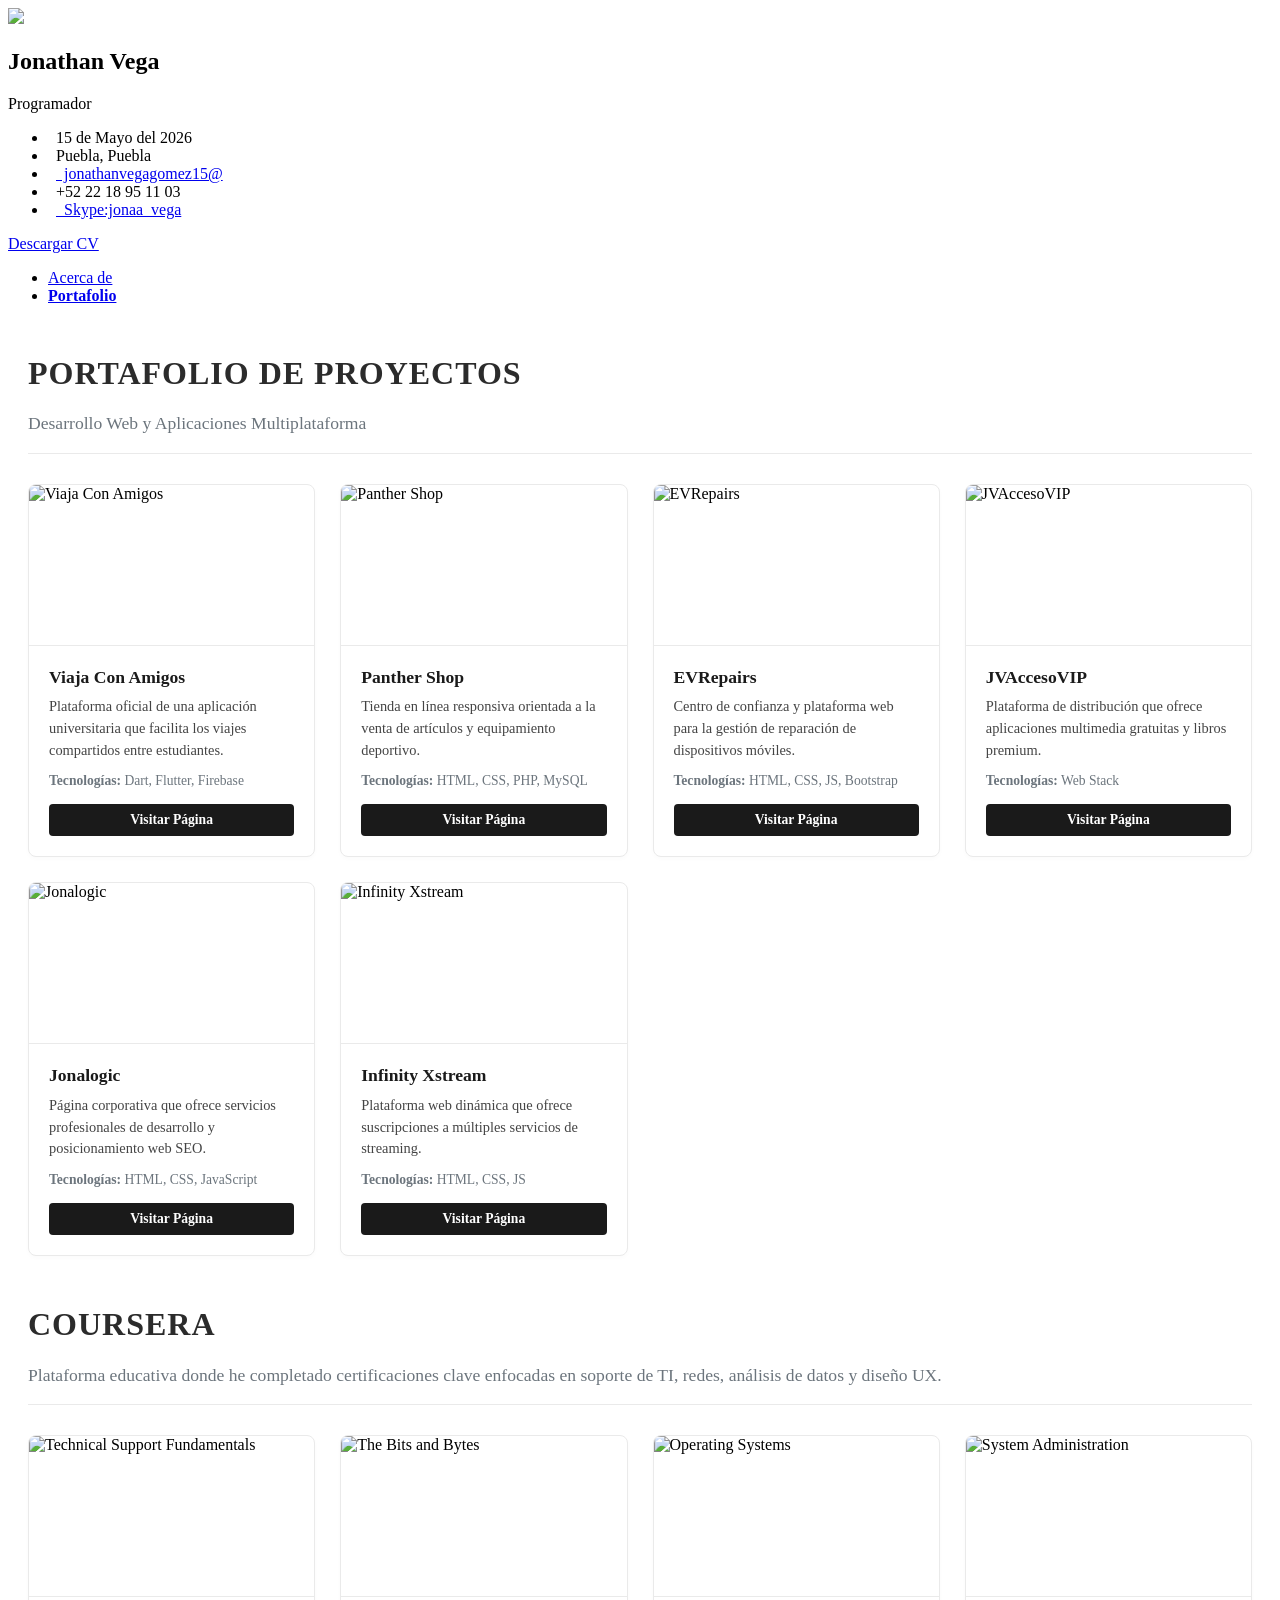
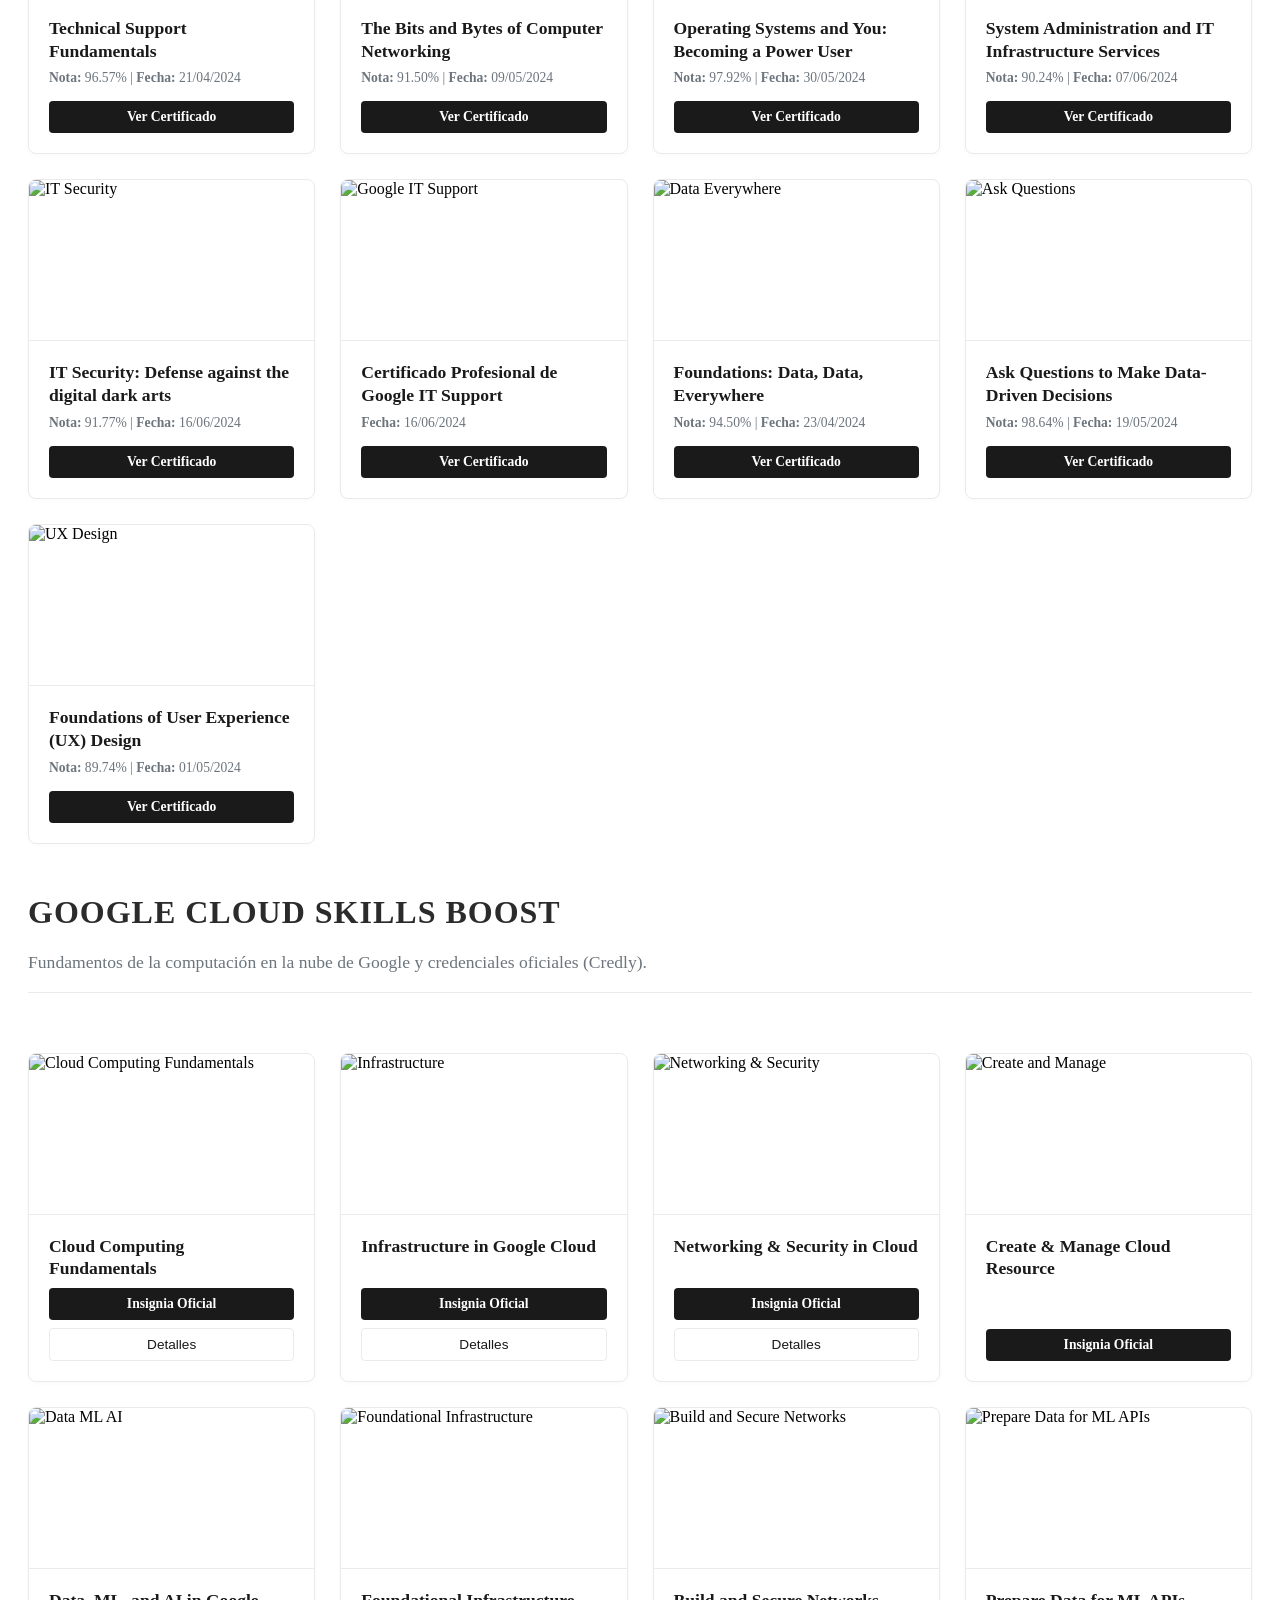
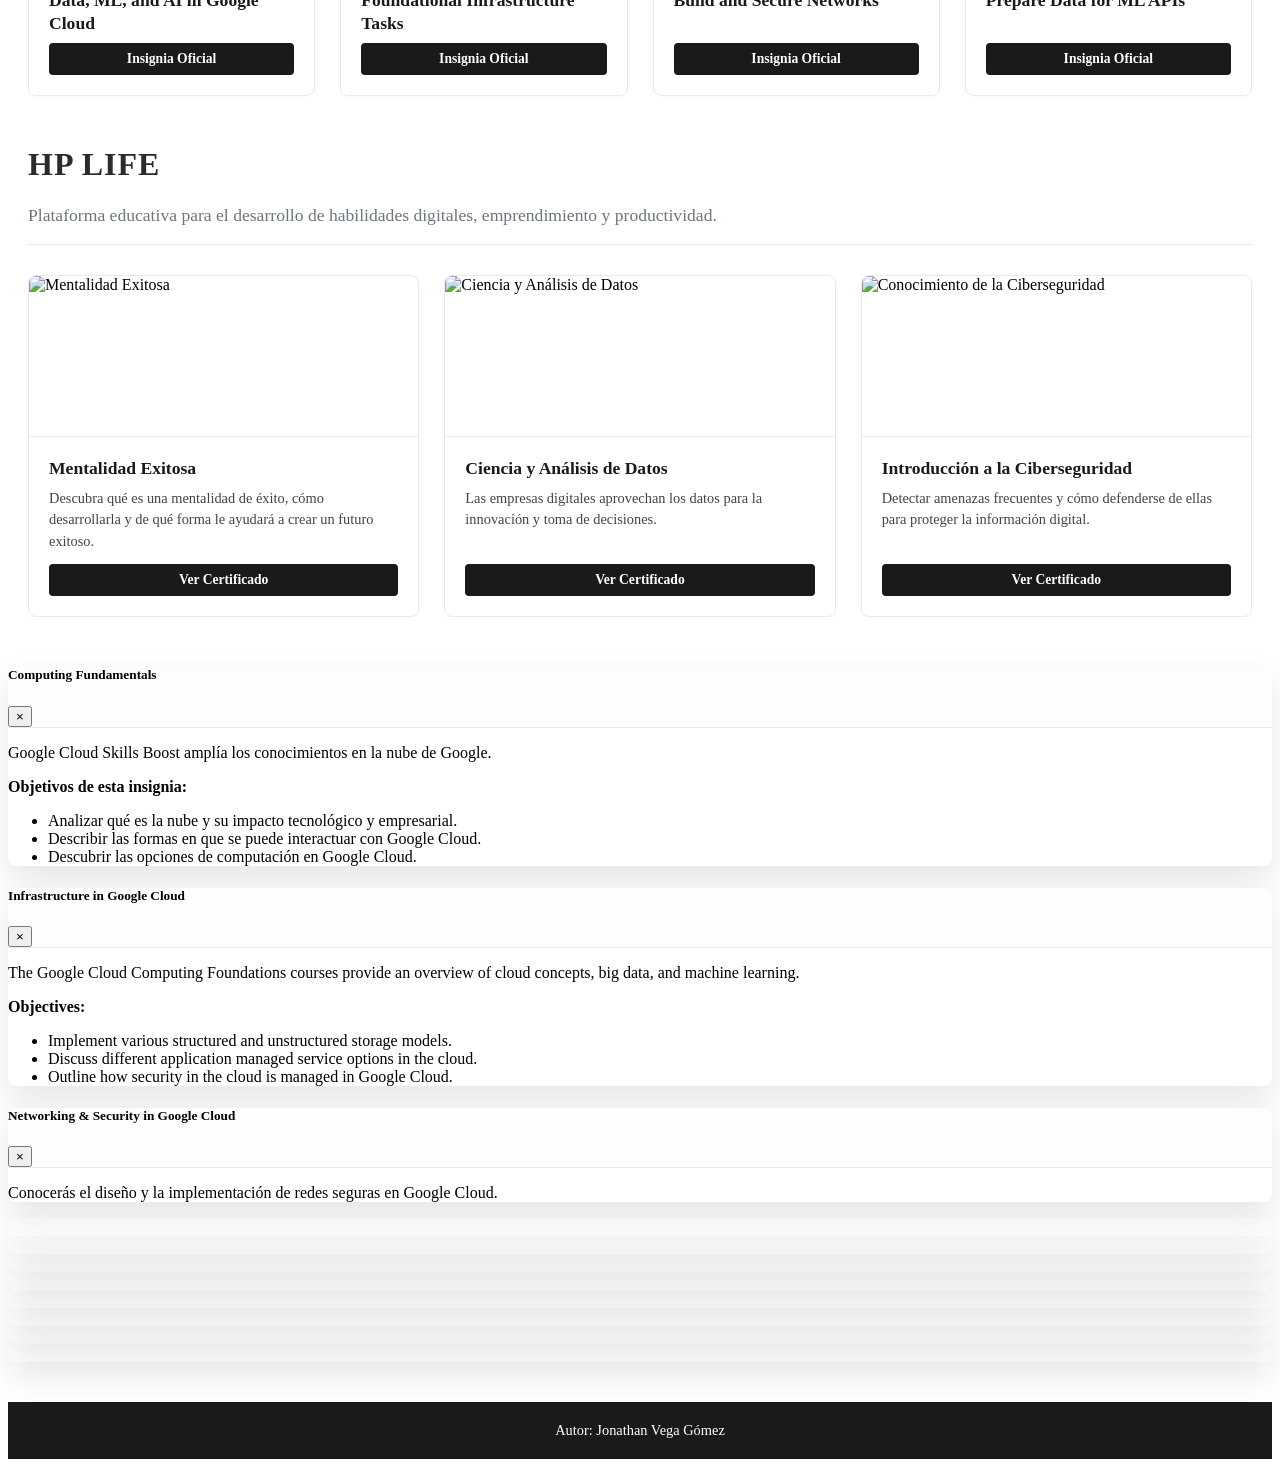
==== portafolio.html @ 86ef0846 "Actualizado web" ====
<!DOCTYPE html>
<html lang="es">
<head>
    <meta charset="UTF-8">
    <meta name="viewport" content="width=device-width, initial-scale=1.0">
    <title>Portafolio - Jonathan Vega</title>
    <link href="css/css-gg.css" rel="stylesheet" />
    <link rel="shortcut icon" href="resources/logo.svg" type="image/svg">
    <link rel="stylesheet" href="css/site.css">
    <link rel="stylesheet" href="css/mobile.css">
    <link rel="stylesheet" href="https://cdn.jsdelivr.net/npm/bootstrap-icons@1.5.0/font/bootstrap-icons.css">
    <script src="js/site.js"></script>
    
    <style>
        .portfolio-title {
            font-size: 2rem;
            font-weight: bold;
            margin-bottom: 10px;
            margin-top: 50px;
            letter-spacing: 1px;
            color: #2b2b2b;
            text-transform: uppercase;
        }
        .portfolio-subtitle {
            font-size: 1.1rem;
            color: #6c757d;
            margin-bottom: 30px;
            font-weight: 300;
            border-bottom: 1px solid #eaeaea;
            padding-bottom: 15px;
            line-height: 1.6;
        }
        .portfolio-grid {
            display: grid;
            grid-template-columns: repeat(auto-fit, minmax(250px, 1fr));
            gap: 25px;
            margin-bottom: 50px;
        }
        .project-card {
            background: #ffffff;
            border: 1px solid #eaeaea;
            border-radius: 8px;
            overflow: hidden;
            display: flex;
            flex-direction: column;
            transition: transform 0.3s ease, box-shadow 0.3s ease;
            box-shadow: 0 2px 5px rgba(0,0,0,0.02);
        }
        .project-card:hover {
            transform: translateY(-5px);
            box-shadow: 0 12px 24px rgba(0, 0, 0, 0.06);
        }
        .project-card img {
            width: 100%;
            height: 160px;
            object-fit: cover;
            border-bottom: 1px solid #eaeaea;
            cursor: pointer;
        }
        .project-card-body {
            padding: 20px;
            display: flex;
            flex-direction: column;
            flex-grow: 1;
        }
        .project-card-title {
            font-size: 1.1rem;
            font-weight: bold;
            margin-bottom: 8px;
            color: #1a1a1a;
            line-height: 1.3;
        }
        .project-card-text {
            font-size: 0.9rem;
            color: #444444;
            line-height: 1.5;
            flex-grow: 1;
            margin-bottom: 12px;
        }
        .project-tech {
            font-size: 0.85rem;
            color: #6c757d;
            margin-bottom: 15px;
        }
        .project-btn-group {
            display: flex;
            flex-direction: column;
            gap: 8px;
            margin-top: auto;
        }
        .btn-visit {
            background-color: #1a1a1a;
            color: #ffffff;
            padding: 8px 12px;
            border-radius: 4px;
            text-decoration: none;
            font-size: 0.85rem;
            text-align: center;
            font-weight: bold;
            transition: background 0.2s;
            border: none;
        }
        .btn-visit:hover {
            background-color: #333333;
            color: #ffffff;
            text-decoration: none;
        }
        .btn-more {
            background-color: transparent;
            color: #1a1a1a;
            border: 1px solid #eaeaea;
            padding: 8px 12px;
            border-radius: 4px;
            font-size: 0.85rem;
            cursor: pointer;
            text-align: center;
            transition: border-color 0.2s, background 0.2s;
            width: 100%;
        }
        .btn-more:hover {
            border-color: #1a1a1a;
            background-color: #f8f9fa;
        }
        .badge-container {
            display: flex;
            justify-content: center;
            gap: 20px;
            margin: 30px 0;
            flex-wrap: wrap;
        }
        
        /* Modales adaptados al estilo limpio */
        .modal-content {
            border: none;
            border-radius: 8px;
            box-shadow: 0 15px 35px rgba(0,0,0,0.1);
        }
        .modal-header { border-bottom: 1px solid #eaeaea; background-color: #fdfdfd; border-radius: 8px 8px 0 0; }
        .modal-footer { border-top: 1px solid #eaeaea; }
        footer {
            background-color: #1a1a1a;
            color: #ffffff;
            text-align: center;
            padding: 20px;
            margin-top: 40px;
            font-size: 0.9rem;
        }
    </style>
</head>
<body>
    <div class="main-content">
        <aside>
            <div class="profile"> 
                <img src="UTP0155232_ Foto TSU_JONATHAN VEGA GOMEZ.JPG" id="photo-profile" class="my-photo"/>
                <div>
                    <h1 class="title">Jonathan Vega</h1>
                    <div class="badge-porfile">Programador</div>
                    <div class="social">
                        <a href="facebook.com" target="_blank" class="gg-facebook"></a>
                        <a href="twitter.com" target="_blank" class="gg-twitter"></a>
                        <a href="youtube.com" target="_blank" class="gg-youtube"></a>
                        <a href="pokemon-go.com" target="_blank" class="gg-pokemon"></a>
                    </div>
                </div>
                <div class="info">
                    <ul class="contacts-block">
                        <li class="contacts-block-item"><i class="gg-calendar"></i>&nbsp;&nbsp;15 de Mayo del 2026</li>
                        <li class="contacts-block-item"><i class="gg-pin"></i>&nbsp;&nbsp;Puebla, Puebla</li>
                        <li class="contacts-block-item"><i class="gg-mail"></i>&nbsp;&nbsp;<a href="mailto:erenyeager070@gmail.com">&nbsp;&nbsp;jonathanvegagomez15@</a></li>
                        <li class="contacts-block-item"><i class="gg-phone"></i>&nbsp;&nbsp;+52 22 18 95 11 03</li>
                        <li class="contacts-block-item"><i class="gg-phone"></i>&nbsp;&nbsp;<a href="skype:">&nbsp;&nbsp;Skype:jonaa_vega</a></li>
                    </ul>
                    <a class="btn" href="resources/Elegant_CV_Jonathan_Vega_Gomez.pdf">Descargar CV</a>
                </div>
            </div>
        </aside>

        <section class="resume">
            <header>
                <div class="menu-circle">
                    <i class="gg-menu-oreos" onclick="toggleMenu()"></i>
                </div>
                <div class="inner-menu js-menu">
                    <ul class="nav">
                        <li class="nav-item"><a href="index.html">Acerca de</a></li>
                        <li><a href="portafolio.html" style="font-weight: bold;">Portafolio</a></li>
                    </ul>
                </div>
            </header>

            <div class="portfolio-container" style="padding: 0 20px;">
                
                <h2 class="portfolio-title">PORTAFOLIO DE PROYECTOS</h2>
                <h3 class="portfolio-subtitle">Desarrollo Web y Aplicaciones Multiplataforma</h3>
                <div class="portfolio-grid">
                    <div class="project-card">
                        <img src="imagenes/Viaja.png" alt="Viaja Con Amigos">
                        <div class="project-card-body">
                            <div class="project-card-title">Viaja Con Amigos</div>
                            <div class="project-card-text">Plataforma oficial de una aplicación universitaria que facilita los viajes compartidos entre estudiantes.</div>
                            <div class="project-tech"><strong>Tecnologías:</strong> Dart, Flutter, Firebase</div>
                            <div class="project-btn-group">
                                <a href="https://helpful-gaufre-b11445.netlify.app/" target="_blank" class="btn-visit">Visitar Página</a>
                            </div>
                        </div>
                    </div>
                    <div class="project-card">
                        <img src="imagenes/Pagina.PNG" alt="Panther Shop">
                        <div class="project-card-body">
                            <div class="project-card-title">Panther Shop</div>
                            <div class="project-card-text">Tienda en línea responsiva orientada a la venta de artículos y equipamiento deportivo.</div>
                            <div class="project-tech"><strong>Tecnologías:</strong> HTML, CSS, PHP, MySQL</div>
                            <div class="project-btn-group">
                                <a href="https://65a486221e60c1dea7297b3b--creative-biscuit-a0a6a0.netlify.app/" target="_blank" class="btn-visit">Visitar Página</a>
                            </div>
                        </div>
                    </div>
                    <div class="project-card">
                        <img src="imagenes/Evrepa.png" alt="EVRepairs">
                        <div class="project-card-body">
                            <div class="project-card-title">EVRepairs</div>
                            <div class="project-card-text">Centro de confianza y plataforma web para la gestión de reparación de dispositivos móviles.</div>
                            <div class="project-tech"><strong>Tecnologías:</strong> HTML, CSS, JS, Bootstrap</div>
                            <div class="project-btn-group">
                                <a href="https://dashing-beignet-f26b23.netlify.app/" target="_blank" class="btn-visit">Visitar Página</a>
                            </div>
                        </div>
                    </div>
                    <div class="project-card">
                        <img src="imagenes/JVC.png" alt="JVAccesoVIP">
                        <div class="project-card-body">
                            <div class="project-card-title">JVAccesoVIP</div>
                            <div class="project-card-text">Plataforma de distribución que ofrece aplicaciones multimedia gratuitas y libros premium.</div>
                            <div class="project-tech"><strong>Tecnologías:</strong> Web Stack</div>
                            <div class="project-btn-group">
                                <a href="https://rad-llama-89528e.netlify.app/" target="_blank" class="btn-visit">Visitar Página</a>
                            </div>
                        </div>
                    </div>
                    <div class="project-card">
                        <img src="imagenes/logo 6.PNG" alt="Jonalogic">
                        <div class="project-card-body">
                            <div class="project-card-title">Jonalogic</div>
                            <div class="project-card-text">Página corporativa que ofrece servicios profesionales de desarrollo y posicionamiento web SEO.</div>
                            <div class="project-tech"><strong>Tecnologías:</strong> HTML, CSS, JavaScript</div>
                            <div class="project-btn-group">
                                <a href="https://jonalogic.netlify.app/" target="_blank" class="btn-visit">Visitar Página</a>
                            </div>
                        </div>
                    </div>
                    <div class="project-card">
                        <img src="imagenes/LOGO2.png" alt="Infinity Xstream">
                        <div class="project-card-body">
                            <div class="project-card-title">Infinity Xstream</div>
                            <div class="project-card-text">Plataforma web dinámica que ofrece suscripciones a múltiples servicios de streaming.</div>
                            <div class="project-tech"><strong>Tecnologías:</strong> HTML, CSS, JS</div>
                            <div class="project-btn-group">
                                <a href="https://infinityxstream.netlify.app/" target="_blank" class="btn-visit">Visitar Página</a>
                            </div>
                        </div>
                    </div>
                </div>

                <h2 class="portfolio-title">COURSERA</h2>
                <p class="portfolio-subtitle">Plataforma educativa donde he completado certificaciones clave enfocadas en soporte de TI, redes, análisis de datos y diseño UX.</p>
                <div class="portfolio-grid">
                    <div class="project-card">
                        <img src="imagenes/Support.png" alt="Technical Support Fundamentals">
                        <div class="project-card-body">
                            <div class="project-card-title">Technical Support Fundamentals</div>
                            <div class="project-tech"><strong>Nota:</strong> 96.57% | <strong>Fecha:</strong> 21/04/2024</div>
                            <div class="project-btn-group">
                                <a href="https://coursera.org/share/a10f039e2b7cfd6fcbebf63904075138" target="_blank" class="btn-visit">Ver Certificado</a>
                            </div>
                        </div>
                    </div>
                    <div class="project-card">
                        <img src="imagenes/BITS.png" alt="The Bits and Bytes">
                        <div class="project-card-body">
                            <div class="project-card-title">The Bits and Bytes of Computer Networking</div>
                            <div class="project-tech"><strong>Nota:</strong> 91.50% | <strong>Fecha:</strong> 09/05/2024</div>
                            <div class="project-btn-group">
                                <a href="https://coursera.org/share/985edf5fba677a724c2e0a7ff6999e6c" target="_blank" class="btn-visit">Ver Certificado</a>
                            </div>
                        </div>
                    </div>
                    <div class="project-card">
                        <img src="imagenes/Operating.png" alt="Operating Systems">
                        <div class="project-card-body">
                            <div class="project-card-title">Operating Systems and You: Becoming a Power User</div>
                            <div class="project-tech"><strong>Nota:</strong> 97.92% | <strong>Fecha:</strong> 30/05/2024</div>
                            <div class="project-btn-group">
                                <a href="https://coursera.org/share/985edf5fba677a724c2e0a7ff6999e6c" target="_blank" class="btn-visit">Ver Certificado</a>
                            </div>
                        </div>
                    </div>
                    <div class="project-card">
                        <img src="imagenes/Systems.png" alt="System Administration">
                        <div class="project-card-body">
                            <div class="project-card-title">System Administration and IT Infrastructure Services</div>
                            <div class="project-tech"><strong>Nota:</strong> 90.24% | <strong>Fecha:</strong> 07/06/2024</div>
                            <div class="project-btn-group">
                                <a href="https://coursera.org/share/c6d092b67516e7468c7ccc290f0dbac8" target="_blank" class="btn-visit">Ver Certificado</a>
                            </div>
                        </div>
                    </div>
                    <div class="project-card">
                        <img src="imagenes/Securiti TI.png" alt="IT Security">
                        <div class="project-card-body">
                            <div class="project-card-title">IT Security: Defense against the digital dark arts</div>
                            <div class="project-tech"><strong>Nota:</strong> 91.77% | <strong>Fecha:</strong> 16/06/2024</div>
                            <div class="project-btn-group">
                                <a href="https://coursera.org/share/92ecc75616df648357c690f528c5bf5a" target="_blank" class="btn-visit">Ver Certificado</a>
                            </div>
                        </div>
                    </div>
                    <div class="project-card">
                        <img src="imagenes/TI SUport.png" alt="Google IT Support">
                        <div class="project-card-body">
                            <div class="project-card-title">Certificado Profesional de Google IT Support</div>
                            <div class="project-tech"><strong>Fecha:</strong> 16/06/2024</div>
                            <div class="project-btn-group">
                                <a href="https://coursera.org/share/3df93dfffc2a8b04b7bba867b9f45926" target="_blank" class="btn-visit">Ver Certificado</a>
                            </div>
                        </div>
                    </div>
                    <div class="project-card">
                        <img src="imagenes/Everywhere.png" alt="Data Everywhere">
                        <div class="project-card-body">
                            <div class="project-card-title">Foundations: Data, Data, Everywhere</div>
                            <div class="project-tech"><strong>Nota:</strong> 94.50% | <strong>Fecha:</strong> 23/04/2024</div>
                            <div class="project-btn-group">
                                <a href="https://coursera.org/share/3df93dfffc2a8b04b7bba867b9f45926" target="_blank" class="btn-visit">Ver Certificado</a>
                            </div>
                        </div>
                    </div>
                    <div class="project-card">
                        <img src="imagenes/ASk qhestions.png" alt="Ask Questions">
                        <div class="project-card-body">
                            <div class="project-card-title">Ask Questions to Make Data-Driven Decisions</div>
                            <div class="project-tech"><strong>Nota:</strong> 98.64% | <strong>Fecha:</strong> 19/05/2024</div>
                            <div class="project-btn-group">
                                <a href="https://coursera.org/share/dd6d28ccbfa68911729ce9a01c9ec1e1" target="_blank" class="btn-visit">Ver Certificado</a>
                            </div>
                        </div>
                    </div>
                    <div class="project-card">
                        <img src="imagenes/UX.png" alt="UX Design">
                        <div class="project-card-body">
                            <div class="project-card-title">Foundations of User Experience (UX) Design</div>
                            <div class="project-tech"><strong>Nota:</strong> 89.74% | <strong>Fecha:</strong> 01/05/2024</div>
                            <div class="project-btn-group">
                                <a href="https://coursera.org/share/63c870a1931482abe1cf2766fedbcb9c" target="_blank" class="btn-visit">Ver Certificado</a>
                            </div>
                        </div>
                    </div>
                </div>

                <h2 class="portfolio-title">GOOGLE CLOUD SKILLS BOOST</h2>
                <h3 class="portfolio-subtitle">Fundamentos de la computación en la nube de Google y credenciales oficiales (Credly).</h3>
                
                <div class="badge-container">
                    <div data-iframe-width="150" data-iframe-height="270" data-share-badge-id="29cbda90-7c18-4979-ab29-2708ad511e91" data-share-badge-host="https://www.credly.com"></div>
                    <div data-iframe-width="150" data-iframe-height="270" data-share-badge-id="374c07fc-4b8c-4ceb-a340-c4d94cfa82d3" data-share-badge-host="https://www.credly.com"></div>
                    <script type="text/javascript" async src="//cdn.credly.com/assets/utilities/embed.js"></script>
                </div>

                <div class="portfolio-grid">
                    <div class="project-card">
                        <img src="imagenes/Cloud Computing Fundamentals 01.png" alt="Cloud Computing Fundamentals" data-toggle="modal" data-target="#modal10s">
                        <div class="project-card-body">
                            <div class="project-card-title text-center">Cloud Computing Fundamentals</div>
                            <div class="project-btn-group mt-3">
                                <a href="https://www.cloudskillsboost.google/public_profiles/744a0885-591f-4e09-9cdc-2b6eed5ef359/badges/6915454" target="_blank" class="btn-visit">Insignia Oficial</a>
                                <button type="button" data-toggle="modal" data-target="#google" class="btn-more">Detalles</button>
                            </div>
                        </div>
                    </div>
                    <div class="project-card">
                        <img src="imagenes/Infrastructure in Google Cloud 2.png" alt="Infrastructure" data-toggle="modal" data-target="#modal11s">
                        <div class="project-card-body">
                            <div class="project-card-title text-center">Infrastructure in Google Cloud</div>
                            <div class="project-btn-group mt-3">
                                <a href="https://www.cloudskillsboost.google/public_profiles/744a0885-591f-4e09-9cdc-2b6eed5ef359/badges/7859854" target="_blank" class="btn-visit">Insignia Oficial</a>
                                <button type="button" data-toggle="modal" data-target="#googledos" class="btn-more">Detalles</button>
                            </div>
                        </div>
                    </div>
                    <div class="project-card">
                        <img src="imagenes/Networking & Security in Google Cloud 3.png" alt="Networking & Security" data-toggle="modal" data-target="#modal12">
                        <div class="project-card-body">
                            <div class="project-card-title text-center">Networking & Security in Cloud</div>
                            <div class="project-btn-group mt-3">
                                <a href="https://www.cloudskillsboost.google/public_profiles/744a0885-591f-4e09-9cdc-2b6eed5ef359/badges/7859854" target="_blank" class="btn-visit">Insignia Oficial</a>
                                <button type="button" data-toggle="modal" data-target="#googletres" class="btn-more">Detalles</button>
                            </div>
                        </div>
                    </div>
                    <div class="project-card">
                        <img src="imagenes/Create and Manage Cloud Resource 05.png" alt="Create and Manage" data-toggle="modal" data-target="#modal13s">
                        <div class="project-card-body">
                            <div class="project-card-title text-center">Create & Manage Cloud Resource</div>
                            <div class="project-btn-group mt-3">
                                <a href="https://www.cloudskillsboost.google/public_profiles/744a0885-591f-4e09-9cdc-2b6eed5ef359/badges/7909220" target="_blank" class="btn-visit">Insignia Oficial</a>
                            </div>
                        </div>
                    </div>
                    <div class="project-card">
                        <img src="imagenes/GOOGLes.png" alt="Data ML AI" data-toggle="modal" data-target="#modal14s">
                        <div class="project-card-body">
                            <div class="project-card-title text-center">Data, ML, and AI in Google Cloud</div>
                            <div class="project-btn-group mt-3">
                                <a href="https://www.cloudskillsboost.google/public_profiles/744a0885-591f-4e09-9cdc-2b6eed5ef359/badges/8498925" target="_blank" class="btn-visit">Insignia Oficial</a>
                            </div>
                        </div>
                    </div>
                    <div class="project-card">
                        <img src="imagenes/Infras.png" alt="Foundational Infrastructure" data-toggle="modal" data-target="#modal15s">
                        <div class="project-card-body">
                            <div class="project-card-title text-center">Foundational Infrastructure Tasks</div>
                            <div class="project-btn-group mt-3">
                                <a href="https://www.cloudskillsboost.google/public_profiles/744a0885-591f-4e09-9cdc-2b6eed5ef359/badges/8509262" target="_blank" class="btn-visit">Insignia Oficial</a>
                            </div>
                        </div>
                    </div>
                    <div class="project-card">
                        <img src="imagenes/Security.png" alt="Build and Secure Networks" data-toggle="modal" data-target="#modal16s">
                        <div class="project-card-body">
                            <div class="project-card-title text-center">Build and Secure Networks</div>
                            <div class="project-btn-group mt-3">
                                <a href="https://www.cloudskillsboost.google/public_profiles/744a0885-591f-4e09-9cdc-2b6eed5ef359/badges/8526439" target="_blank" class="btn-visit">Insignia Oficial</a>
                            </div>
                        </div>
                    </div>
                    <div class="project-card">
                        <img src="imagenes/Smart.png" alt="Prepare Data for ML APIs" data-toggle="modal" data-target="#modal17s">
                        <div class="project-card-body">
                            <div class="project-card-title text-center">Prepare Data for ML APIs</div>
                            <div class="project-btn-group mt-3">
                                <a href="https://www.cloudskillsboost.google/public_profiles/744a0885-591f-4e09-9cdc-2b6eed5ef359/badges/8527326" target="_blank" class="btn-visit">Insignia Oficial</a>
                            </div>
                        </div>
                    </div>
                </div>

                <h2 class="portfolio-title">HP LIFE</h2>
                <h3 class="portfolio-subtitle">Plataforma educativa para el desarrollo de habilidades digitales, emprendimiento y productividad.</h3>
                <div class="portfolio-grid">
                    <div class="project-card">
                        <img src="imagenes/Mentalidad.png" alt="Mentalidad Exitosa">
                        <div class="project-card-body">
                            <div class="project-card-title">Mentalidad Exitosa</div>
                            <div class="project-card-text">Descubra qué es una mentalidad de éxito, cómo desarrollarla y de qué forma le ayudará a crear un futuro exitoso.</div>
                            <div class="project-btn-group mt-3">
                                <a href="https://www.life-global.org/certificate/706a0cc4-3578-4f3c-a09c-24907671825e" target="_blank" class="btn-visit">Ver Certificado</a>
                            </div>
                        </div>
                    </div>
                    <div class="project-card">
                        <img src="imagenes/Data.png" alt="Ciencia y Análisis de Datos">
                        <div class="project-card-body">
                            <div class="project-card-title">Ciencia y Análisis de Datos</div>
                            <div class="project-card-text">Las empresas digitales aprovechan los datos para la innovación y toma de decisiones.</div>
                            <div class="project-btn-group mt-3">
                                <a href="https://www.life-global.org/certificate/add5e62a-4ef2-4ab1-ada1-7936512c2b5f" target="_blank" class="btn-visit">Ver Certificado</a>
                            </div>
                        </div>
                    </div>
                    <div class="project-card">
                        <img src="imagenes/Ciberseguridad.png" alt="Conocimiento de la Ciberseguridad">
                        <div class="project-card-body">
                            <div class="project-card-title">Introducción a la Ciberseguridad</div>
                            <div class="project-card-text">Detectar amenazas frecuentes y cómo defenderse de ellas para proteger la información digital.</div>
                            <div class="project-btn-group mt-3">
                                <a href="https://www.life-global.org/certificate/af2f90e9-ed28-437b-b014-a8bf1452dad1" target="_blank" class="btn-visit">Ver Certificado</a>
                            </div>
                        </div>
                    </div>
                </div>

            </div>
        </section>
    </div>

    <div class="modal fade" id="google" tabindex="-1" aria-hidden="true">
        <div class="modal-dialog modal-lg">
            <div class="modal-content">
                <div class="modal-header">
                    <h5 class="modal-title font-weight-bold">Computing Fundamentals</h5>
                    <button type="button" class="close" data-dismiss="modal"><span>&times;</span></button>
                </div>
                <div class="modal-body">
                    <p>Google Cloud Skills Boost amplía los conocimientos en la nube de Google.</p>
                    <p><strong>Objetivos de esta insignia:</strong></p>
                    <ul>
                        <li>Analizar qué es la nube y su impacto tecnológico y empresarial.</li>
                        <li>Describir las formas en que se puede interactuar con Google Cloud.</li>
                        <li>Descubrir las opciones de computación en Google Cloud.</li>
                    </ul>
                </div>
            </div>
        </div>
    </div>
    
    <div class="modal fade" id="googledos" tabindex="-1" aria-hidden="true">
        <div class="modal-dialog modal-lg">
            <div class="modal-content">
                <div class="modal-header">
                    <h5 class="modal-title font-weight-bold">Infrastructure in Google Cloud</h5>
                    <button type="button" class="close" data-dismiss="modal"><span>&times;</span></button>
                </div>
                <div class="modal-body">
                    <p>The Google Cloud Computing Foundations courses provide an overview of cloud concepts, big data, and machine learning.</p>
                    <p><strong>Objectives:</strong></p>
                    <ul>
                        <li>Implement various structured and unstructured storage models.</li>
                        <li>Discuss different application managed service options in the cloud.</li>
                        <li>Outline how security in the cloud is managed in Google Cloud.</li>
                    </ul>
                </div>
            </div>
        </div>
    </div>
    
    <div class="modal fade" id="googletres" tabindex="-1" aria-hidden="true">
        <div class="modal-dialog modal-lg">
            <div class="modal-content">
                <div class="modal-header">
                    <h5 class="modal-title font-weight-bold">Networking & Security in Google Cloud</h5>
                    <button type="button" class="close" data-dismiss="modal"><span>&times;</span></button>
                </div>
                <div class="modal-body">
                    <p>Conocerás el diseño y la implementación de redes seguras en Google Cloud.</p>
                </div>
            </div>
        </div>
    </div>

    <div class="modal fade" id="modal10s" tabindex="-1" aria-hidden="true">
        <div class="modal-dialog modal-dialog-centered modal-lg">
            <div class="modal-content border-0 bg-transparent shadow-none"><div class="modal-body p-0 text-center"><img src="imagenes/Cloud Computing Fundamentals 01.png" class="img-fluid rounded" alt=""></div></div>
        </div>
    </div>
    <div class="modal fade" id="modal11s" tabindex="-1" aria-hidden="true">
        <div class="modal-dialog modal-dialog-centered modal-lg">
            <div class="modal-content border-0 bg-transparent shadow-none"><div class="modal-body p-0 text-center"><img src="imagenes/Infrastructure in Google Cloud 2.png" class="img-fluid rounded" alt=""></div></div>
        </div>
    </div>
    <div class="modal fade" id="modal12" tabindex="-1" aria-hidden="true">
        <div class="modal-dialog modal-dialog-centered modal-lg">
            <div class="modal-content border-0 bg-transparent shadow-none"><div class="modal-body p-0 text-center"><img src="imagenes/Networking & Security in Google Cloud 3.png" class="img-fluid rounded" alt=""></div></div>
        </div>
    </div>
    <div class="modal fade" id="modal13s" tabindex="-1" aria-hidden="true">
        <div class="modal-dialog modal-dialog-centered modal-lg">
            <div class="modal-content border-0 bg-transparent shadow-none"><div class="modal-body p-0 text-center"><img src="imagenes/Create and Manage Cloud Resource 05.png" class="img-fluid rounded" alt=""></div></div>
        </div>
    </div>
    <div class="modal fade" id="modal14s" tabindex="-1" aria-hidden="true">
        <div class="modal-dialog modal-dialog-centered modal-lg">
            <div class="modal-content border-0 bg-transparent shadow-none"><div class="modal-body p-0 text-center"><img src="imagenes/GOOGLes.png" class="img-fluid rounded" alt=""></div></div>
        </div>
    </div>
    <div class="modal fade" id="modal15s" tabindex="-1" aria-hidden="true">
        <div class="modal-dialog modal-dialog-centered modal-lg">
            <div class="modal-content border-0 bg-transparent shadow-none"><div class="modal-body p-0 text-center"><img src="imagenes/Infras.png" class="img-fluid rounded" alt=""></div></div>
        </div>
    </div>
    <div class="modal fade" id="modal16s" tabindex="-1" aria-hidden="true">
        <div class="modal-dialog modal-dialog-centered modal-lg">
            <div class="modal-content border-0 bg-transparent shadow-none"><div class="modal-body p-0 text-center"><img src="imagenes/Security.png" class="img-fluid rounded" alt=""></div></div>
        </div>
    </div>
    <div class="modal fade" id="modal17s" tabindex="-1" aria-hidden="true">
        <div class="modal-dialog modal-dialog-centered modal-lg">
            <div class="modal-content border-0 bg-transparent shadow-none"><div class="modal-body p-0 text-center"><img src="imagenes/Smart.png" class="img-fluid rounded" alt=""></div></div>
        </div>
    </div>

      <footer>Autor: Jonathan Vega Gómez</footer>

    <script src="https://code.jquery.com/jquery-3.5.1.slim.min.js"></script>
    <script src="https://cdn.jsdelivr.net/npm/@popperjs/core@2.5.4/dist/umd/popper.min.js"></script>
    <script src="https://stackpath.bootstrapcdn.com/bootstrap/4.5.2/js/bootstrap.min.js"></script>
</body>
</html>
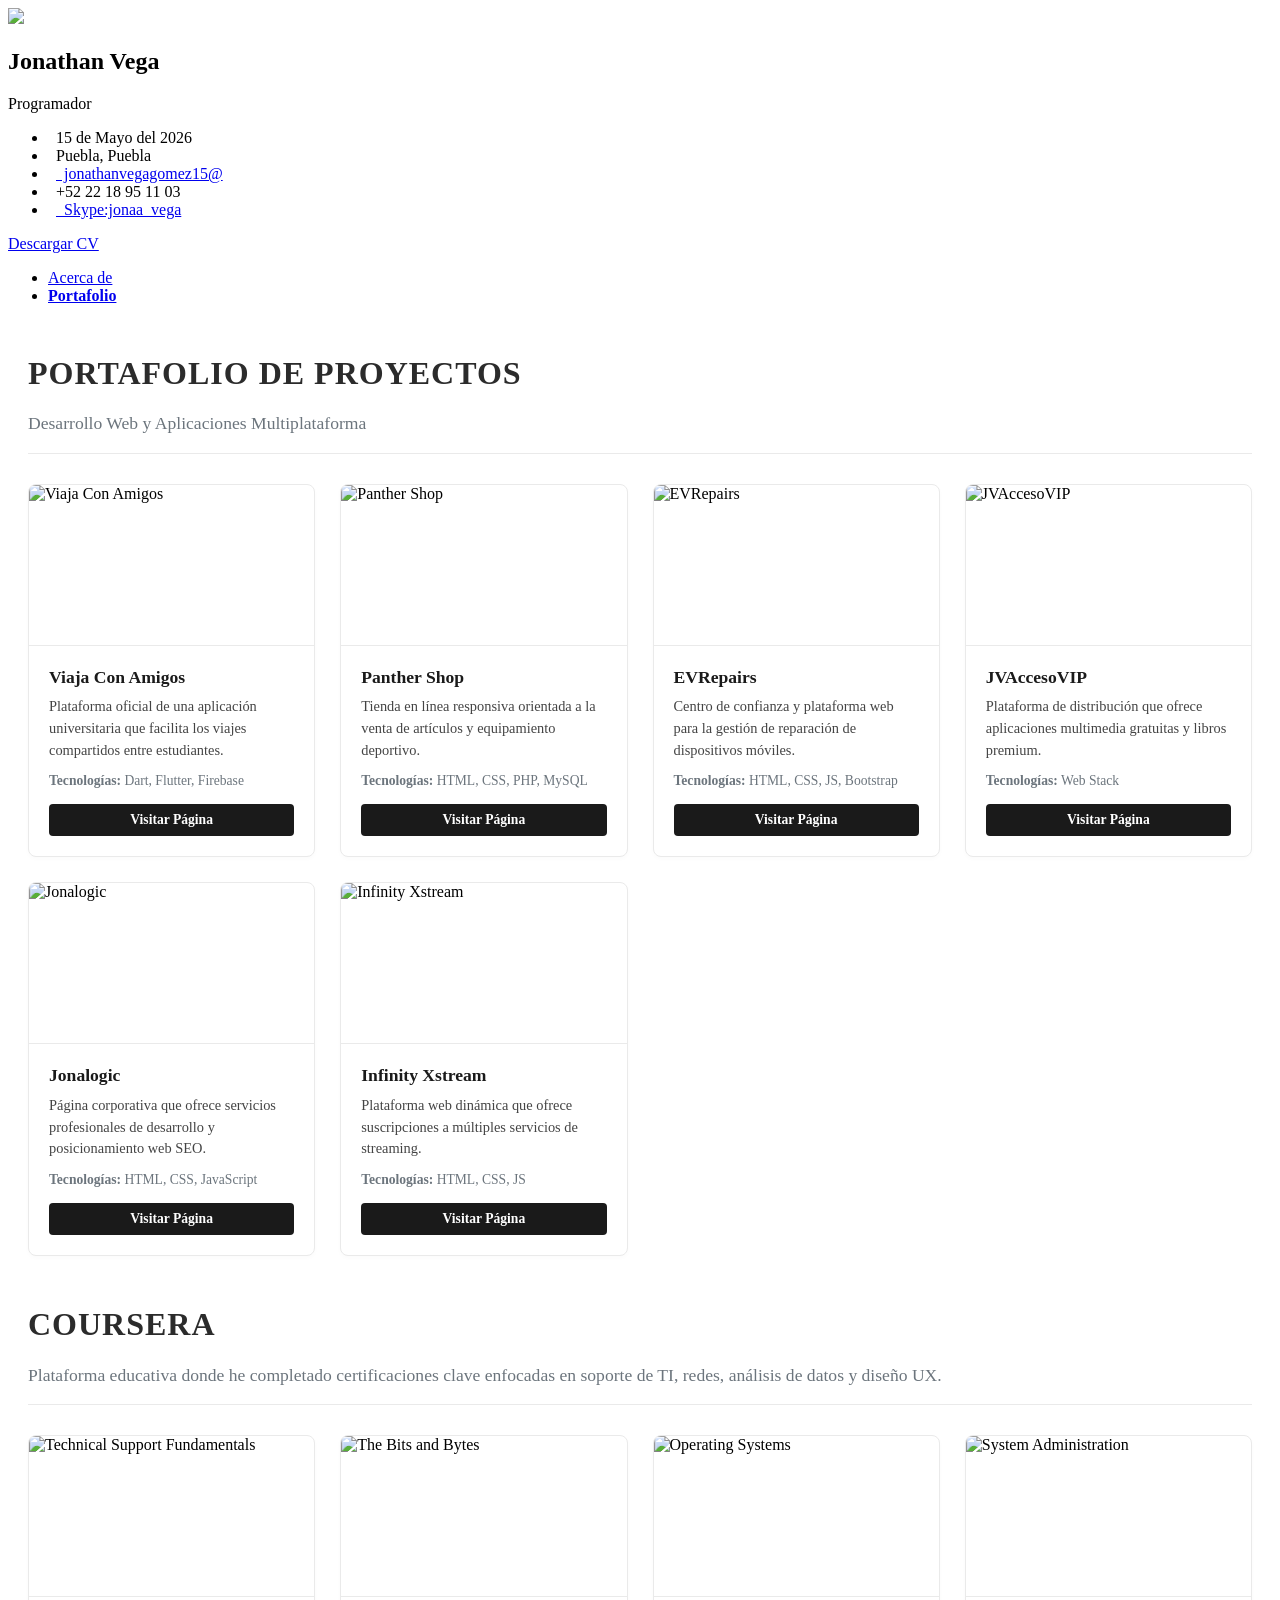
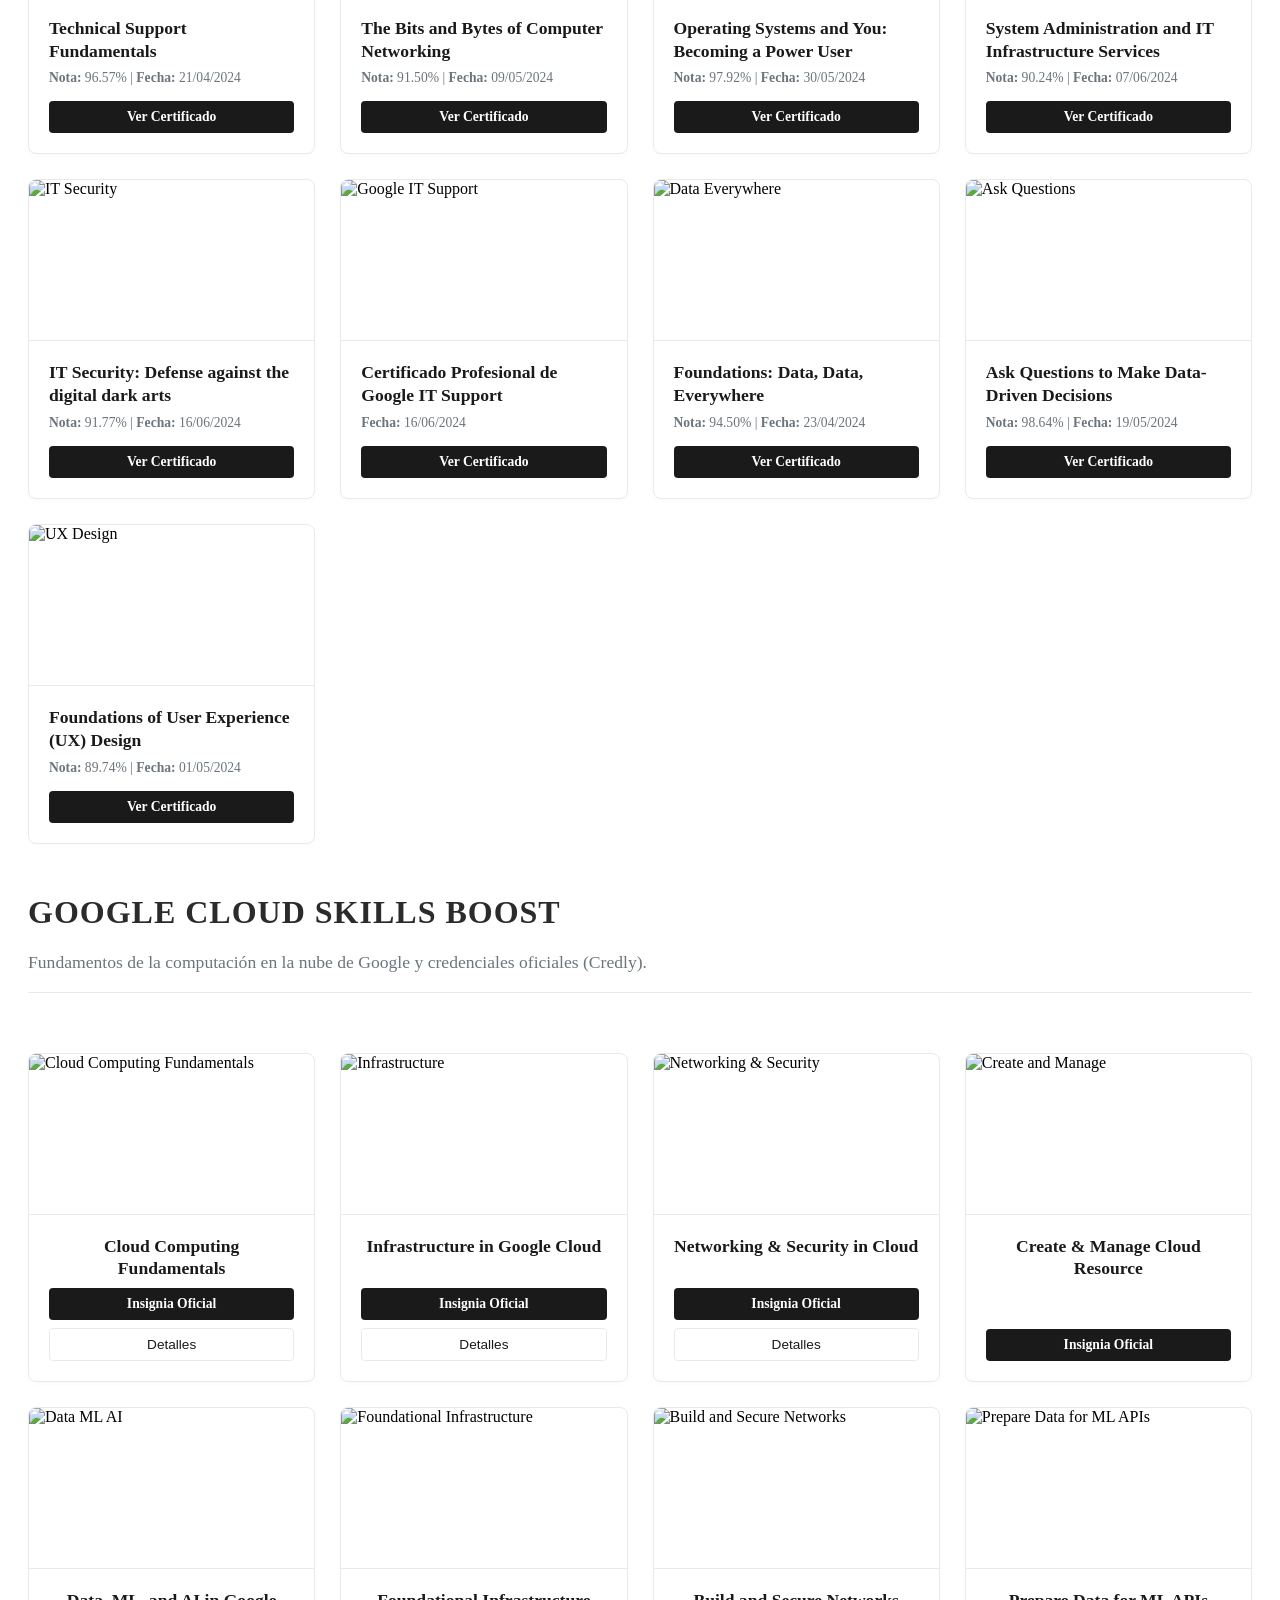
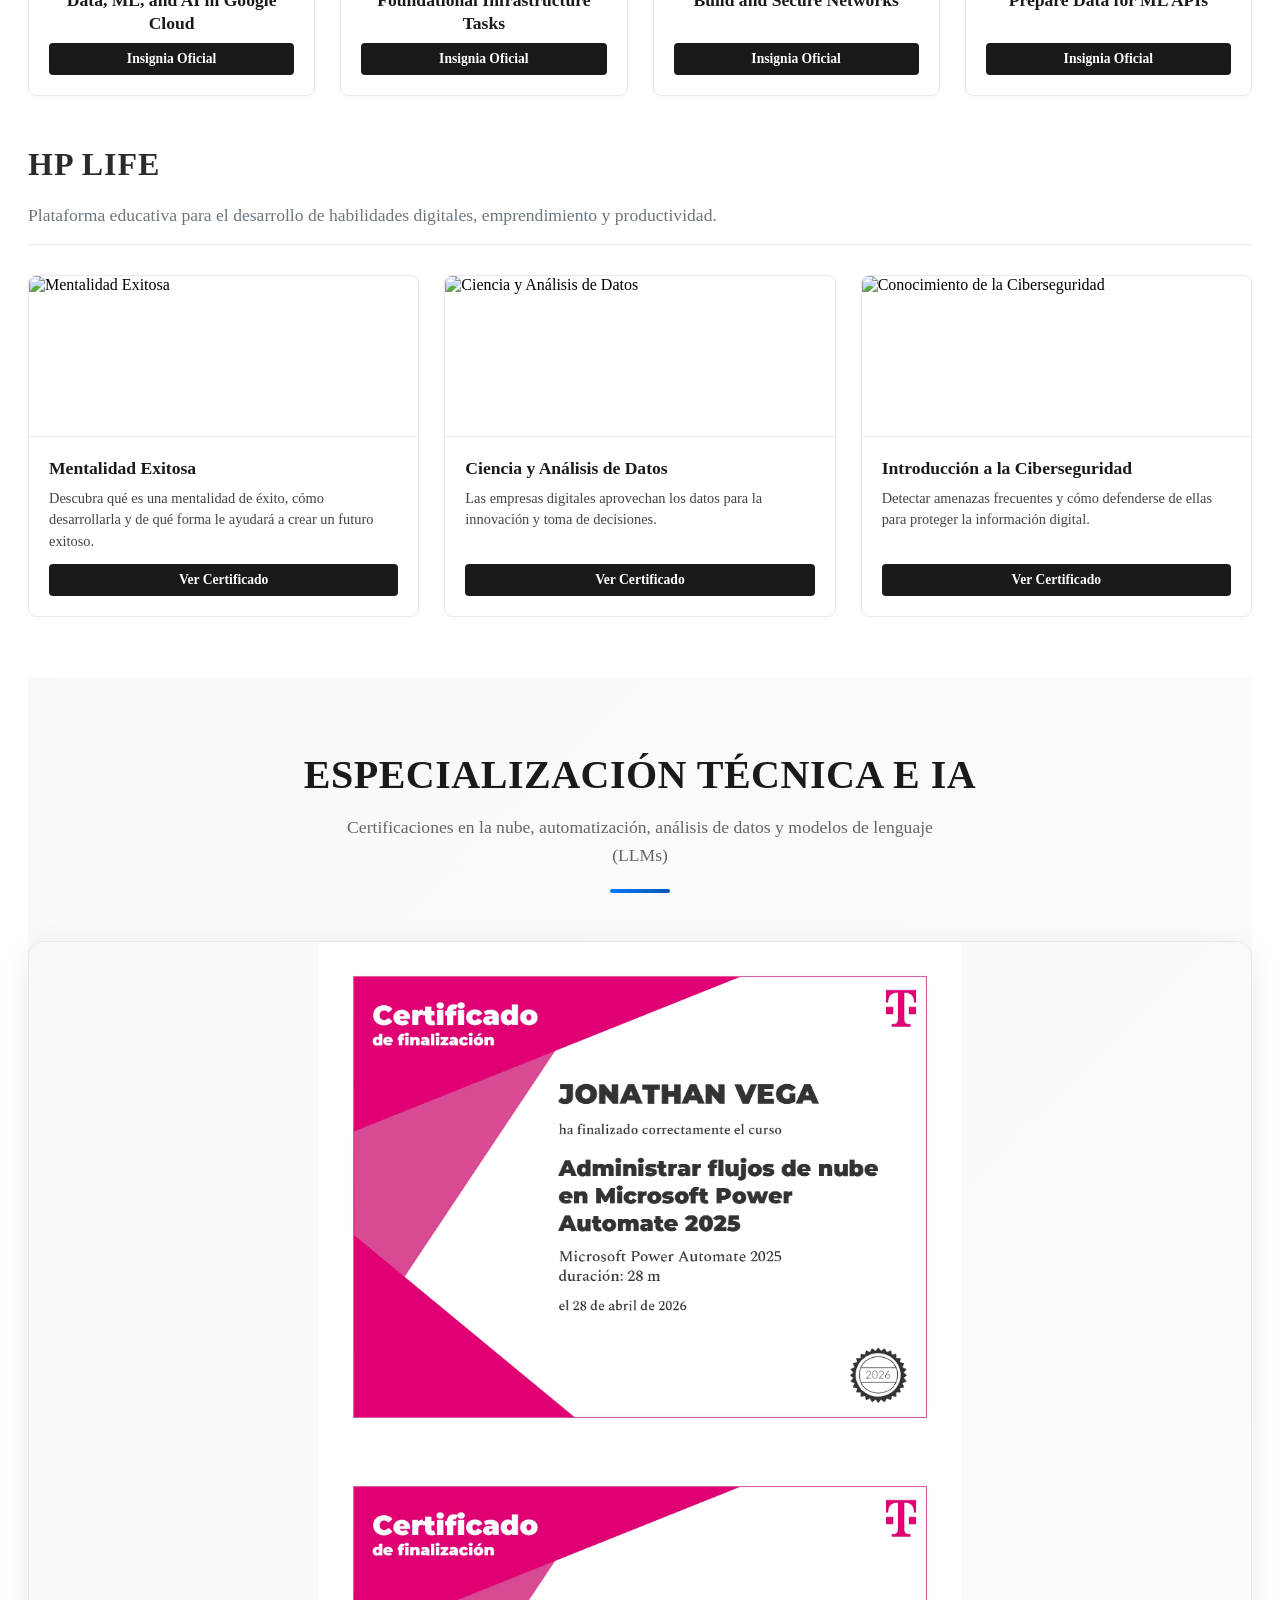
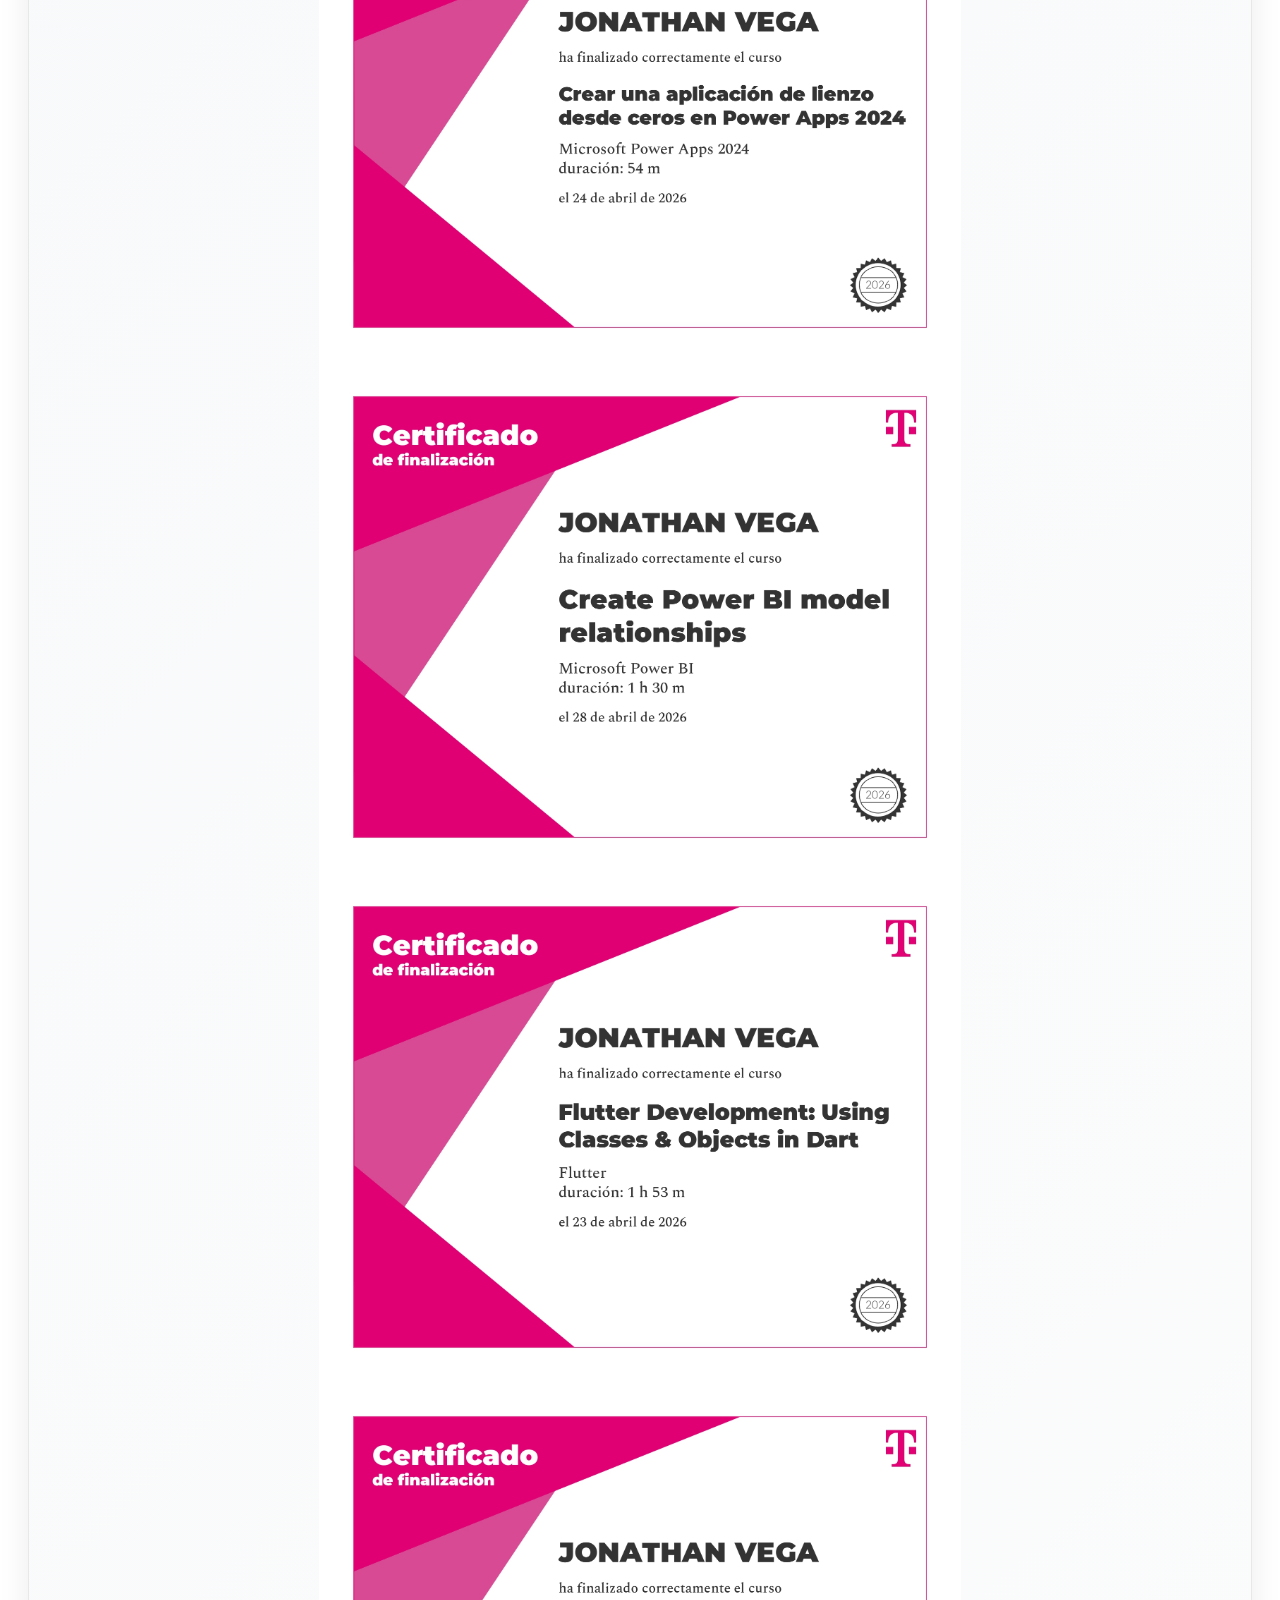
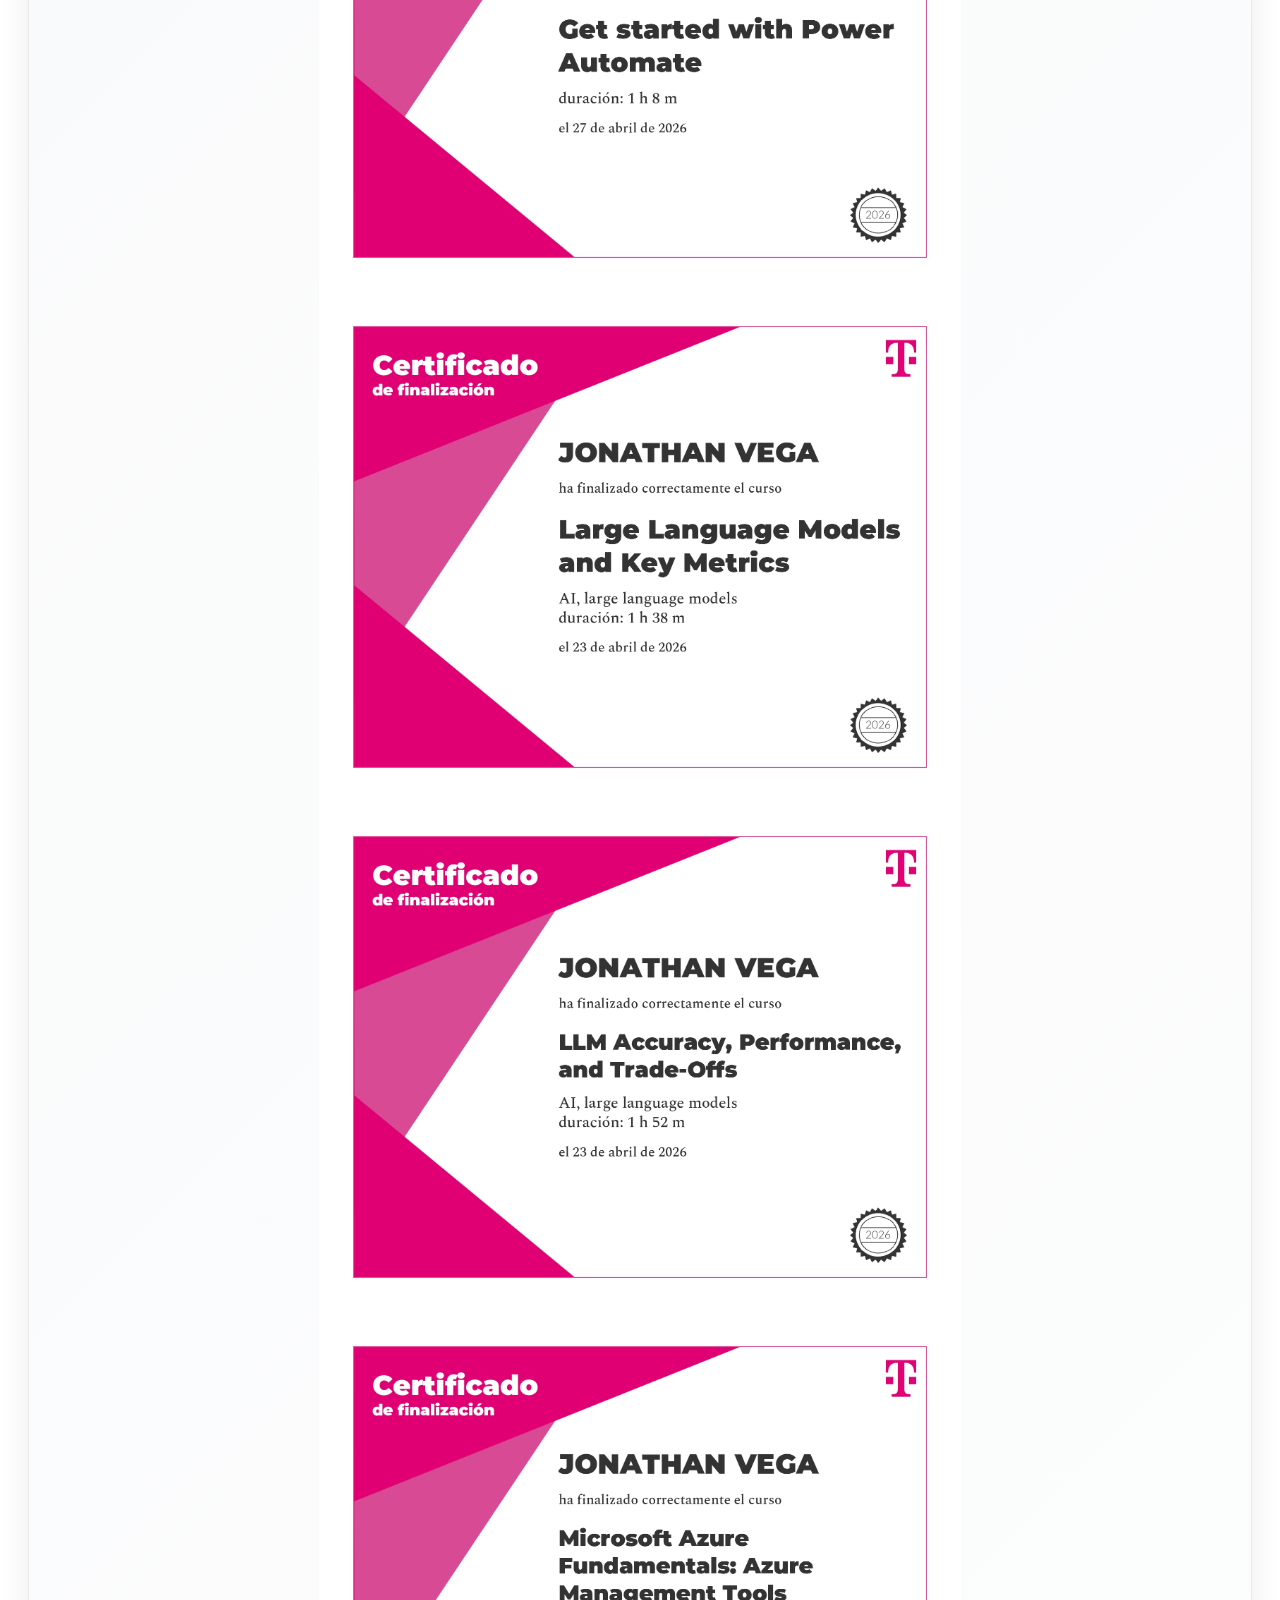
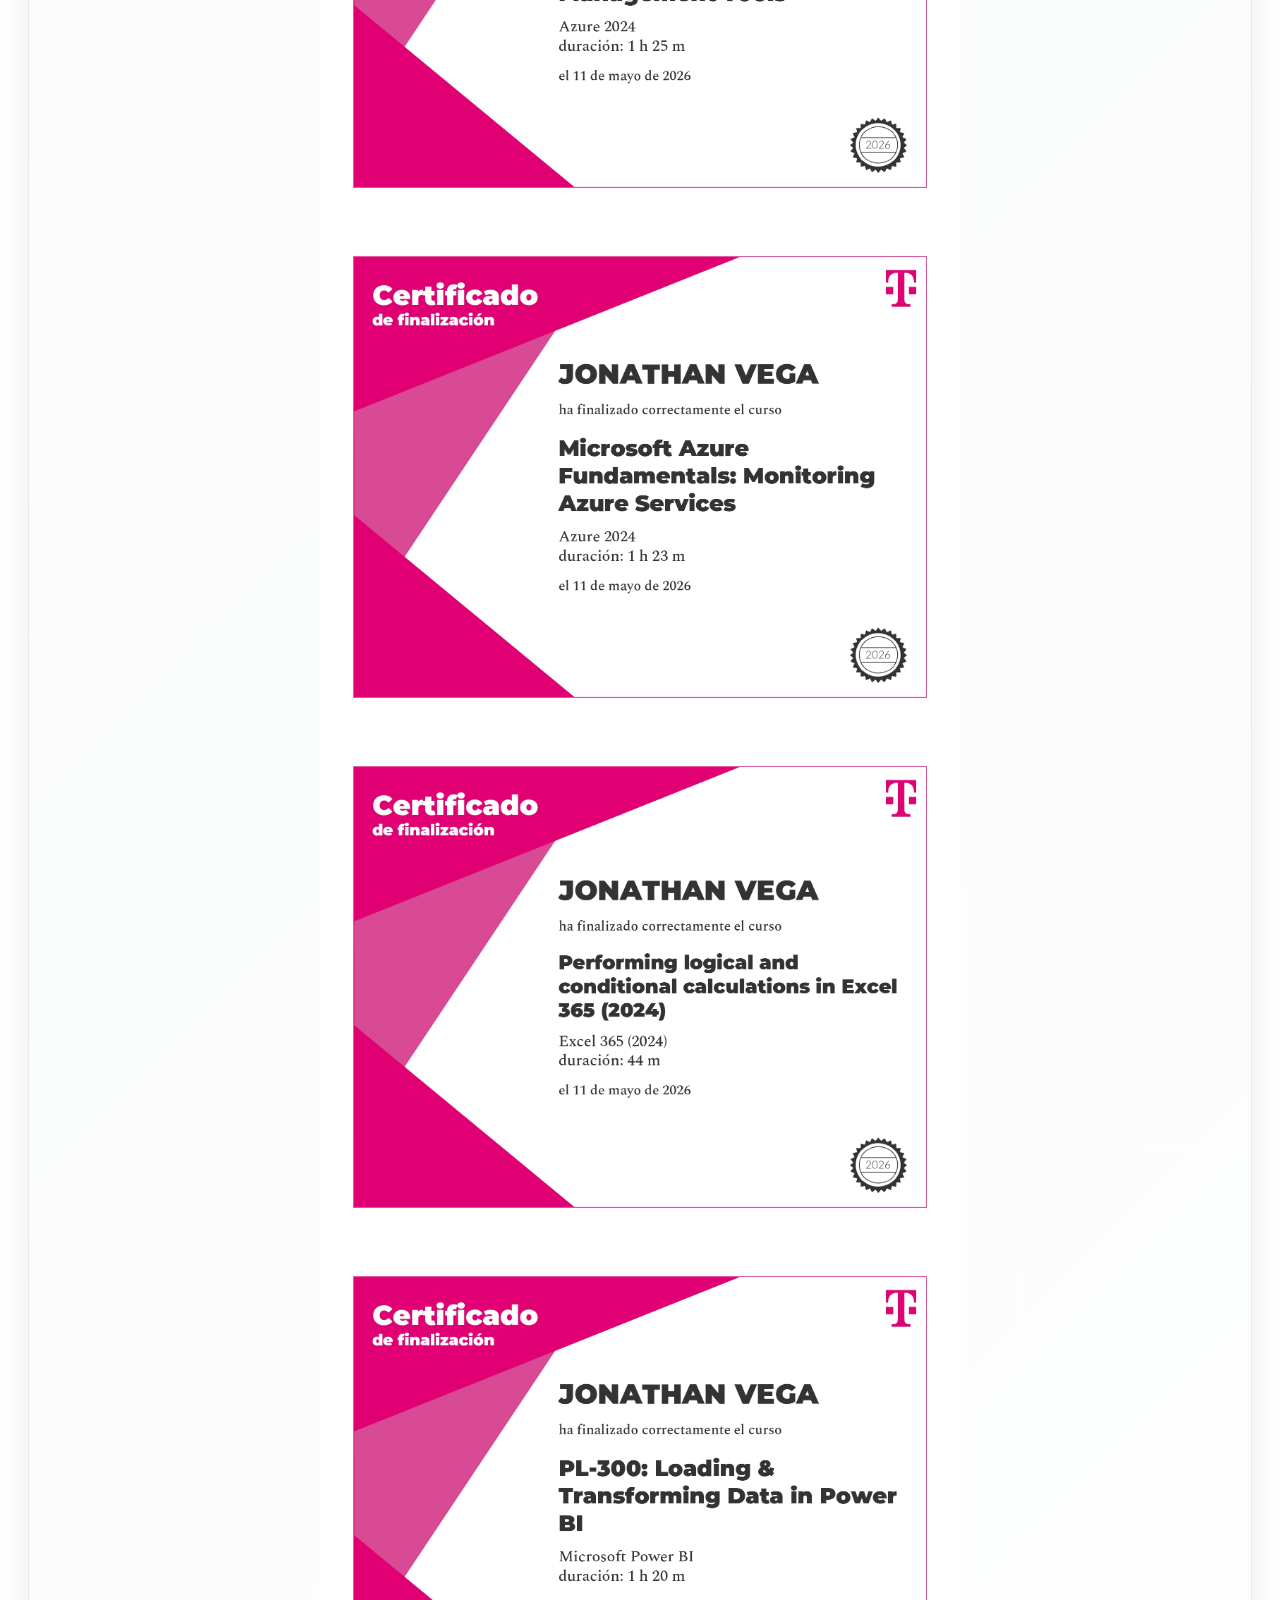
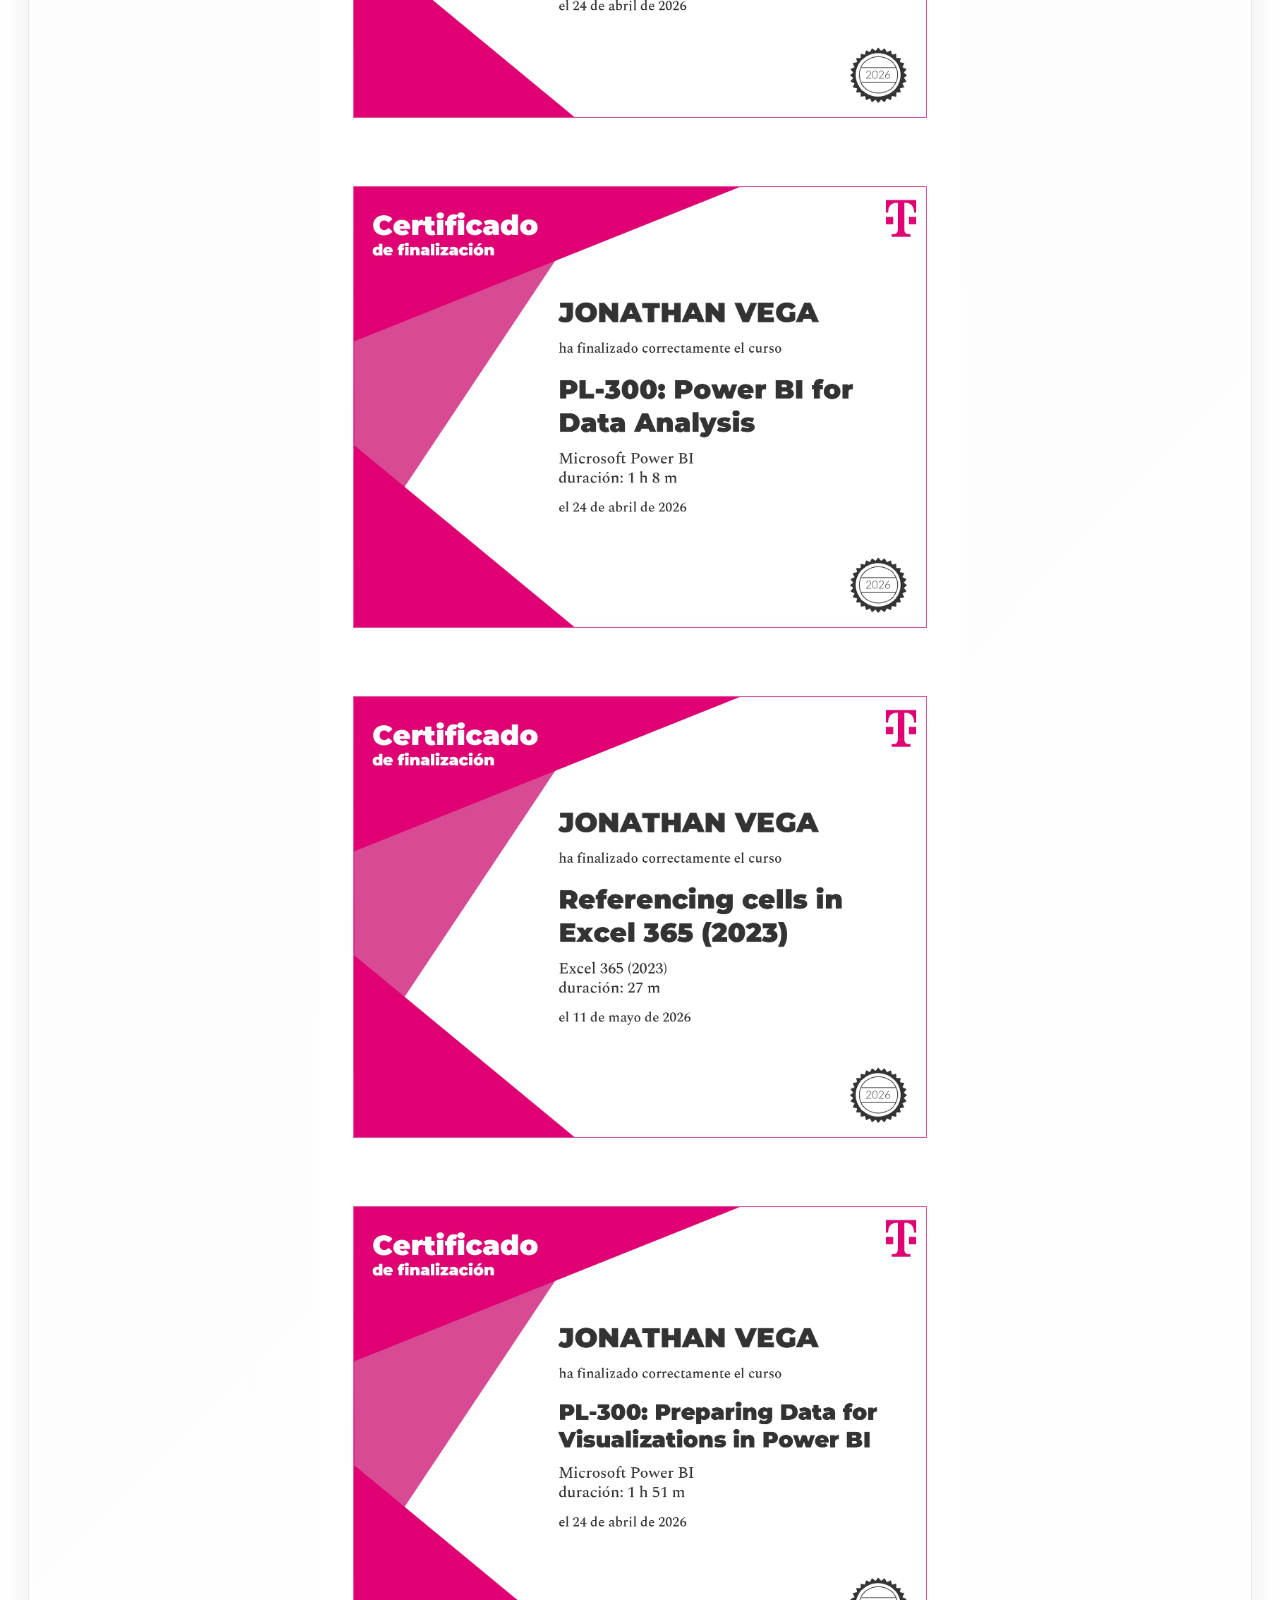
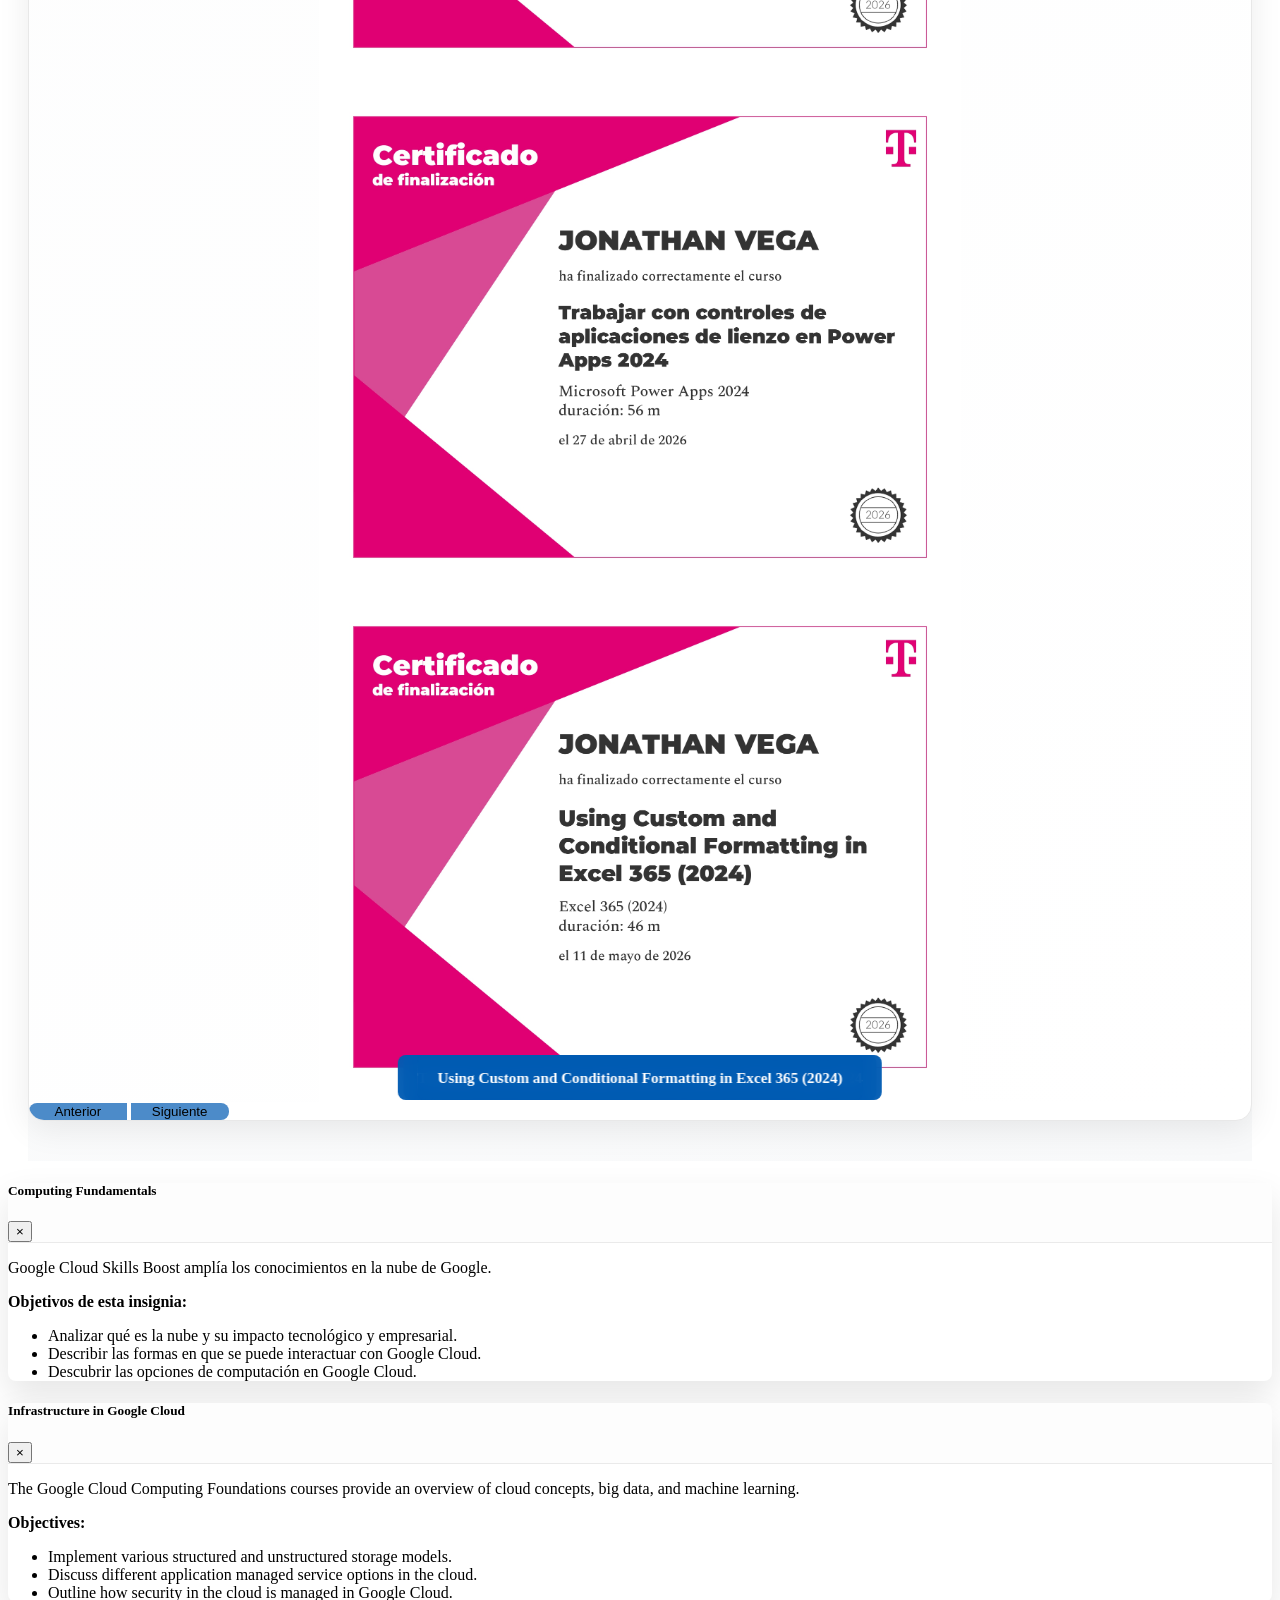
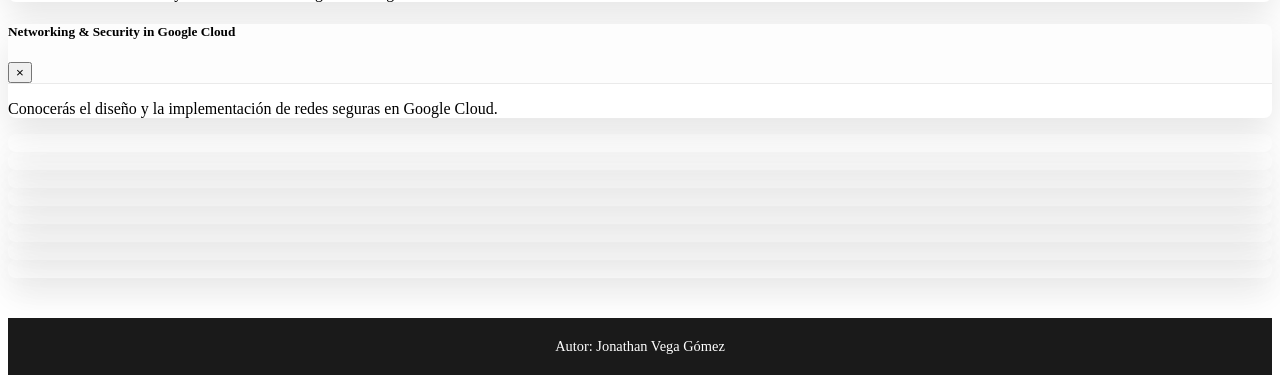
==== commit 58c8a453: "Actualizado webs" ====
--- a/portafolio.html
+++ b/portafolio.html
@@ -145,6 +145,412 @@
             margin-top: 40px;
             font-size: 0.9rem;
         }
+
+
+
+
+
+
+
+        /* ============================================
+   CERTIFICATIONS CAROUSEL SECTION
+   Professional styling for technical certifications
+   ============================================ */
+
+:root {
+  --primary-blue: #007bff;
+  --primary-dark: #0056b3;
+  --text-dark: #1a1a1a;
+  --text-light: #666;
+  --border-light: #e8e8e8;
+  --bg-light: #f8f9fa;
+  --bg-white: #ffffff;
+  --shadow-sm: 0 2px 5px rgba(0, 0, 0, 0.02);
+  --shadow-md: 0 8px 32px rgba(0, 0, 0, 0.08);
+  --radius-sm: 8px;
+  --radius-lg: 16px;
+  --transition: all 0.3s ease;
+}
+
+/* ---- SECTION HEADER ---- */
+.certifications-section {
+  margin-top: 60px;
+  padding: 40px 0;
+  background: linear-gradient(135deg, #f8f9fa 0%, #ffffff 50%, #f8f9fa 100%);
+}
+
+.certifications-title {
+  font-size: 2.5rem;
+  font-weight: 700;
+  color: var(--text-dark);
+  margin-bottom: 15px;
+  letter-spacing: 0.5px;
+}
+
+.certifications-subtitle {
+  font-size: 1.1rem;
+  color: var(--text-light);
+  max-width: 600px;
+  margin: 0 auto;
+  line-height: 1.6;
+}
+
+.certifications-divider {
+  width: 60px;
+  height: 4px;
+  background: linear-gradient(90deg, var(--primary-blue), var(--primary-dark));
+  margin: 20px auto;
+  border-radius: 2px;
+}
+
+/* ---- CAROUSEL WRAPPER ---- */
+.certifications-carousel-wrapper {
+  border-radius: var(--radius-lg);
+  overflow: hidden;
+  background: var(--bg-white);
+  box-shadow: var(--shadow-md);
+  border: 1px solid var(--border-light);
+  position: relative;
+}
+
+/* ---- CAROUSEL ---- */
+#certificadosCarousel {
+  width: 100%;
+}
+
+.carousel-inner {
+  background: linear-gradient(135deg, #f8f9fa 0%, var(--bg-white) 100%);
+  min-height: 500px;
+}
+
+.carousel-item {
+  transition: opacity 0.5s ease-in-out !important;
+}
+
+.carousel-item.active {
+  display: flex;
+  align-items: center;
+  justify-content: center;
+}
+
+/* ---- CAROUSEL IMAGES ---- */
+.carousel-item img {
+  height: auto;
+  max-height: 450px;
+  width: auto;
+  max-width: 100%;
+  object-fit: contain;
+  padding: 30px;
+  background-color: var(--bg-white);
+  display: block;
+  margin: 0 auto;
+}
+
+/* Responsive image height */
+@media (max-width: 768px) {
+  .carousel-item img {
+    max-height: 350px;
+    padding: 20px;
+  }
+}
+
+@media (max-width: 576px) {
+  .carousel-item img {
+    max-height: 250px;
+    padding: 15px;
+  }
+}
+
+/* ---- CAROUSEL CAPTION ---- */
+.carousel-caption {
+  background: rgba(0, 91, 179, 0.95) !important;
+  color: var(--bg-white) !important;
+  padding: 12px 20px !important;
+  border-radius: var(--radius-sm);
+  bottom: 20px !important;
+  left: 50% !important;
+  right: auto !important;
+  transform: translateX(-50%) !important;
+  width: auto !important;
+  max-width: 90%;
+  position: absolute;
+  backdrop-filter: blur(8px);
+}
+
+.carousel-caption h6 {
+  margin: 0 !important;
+  font-size: 0.95rem;
+  font-weight: 600;
+  line-height: 1.4;
+  white-space: normal;
+}
+
+@media (max-width: 768px) {
+  .carousel-caption {
+    font-size: 0.85rem;
+    padding: 10px 15px !important;
+    bottom: 15px !important;
+  }
+
+  .carousel-caption h6 {
+    font-size: 0.85rem;
+  }
+}
+
+@media (max-width: 576px) {
+  .carousel-caption {
+    display: none;
+  }
+}
+
+/* ---- CAROUSEL INDICATORS ---- */
+.carousel-indicators {
+  bottom: 20px !important;
+  background: rgba(255, 255, 255, 0.3);
+  padding: 12px;
+  border-radius: 50px;
+  width: auto !important;
+  left: 50% !important;
+  transform: translateX(-50%);
+  margin: 0 !important;
+  position: absolute;
+  display: flex;
+  justify-content: center;
+  gap: 8px;
+}
+
+.carousel-indicators li {
+  background-color: #ccc !important;
+  width: 10px;
+  height: 10px;
+  border-radius: 50%;
+  border: none !important;
+  cursor: pointer;
+  opacity: 0.7;
+  transition: var(--transition);
+}
+
+.carousel-indicators li.active {
+  background-color: var(--primary-blue) !important;
+  opacity: 1;
+  transform: scale(1.2);
+}
+
+.carousel-indicators li:hover {
+  opacity: 1;
+  background-color: var(--primary-dark) !important;
+}
+
+/* Responsive indicators */
+@media (max-width: 576px) {
+  .carousel-indicators {
+    bottom: 10px !important;
+    padding: 8px;
+    gap: 6px;
+  }
+
+  .carousel-indicators li {
+    width: 8px;
+    height: 8px;
+  }
+}
+
+/* ---- CAROUSEL CONTROLS ---- */
+.carousel-control-prev,
+.carousel-control-next {
+  width: 8% !important;
+  background: rgba(0, 91, 179, 0.7) !important;
+  border: none;
+  transition: var(--transition);
+  opacity: 1;
+  z-index: 1;
+}
+
+.carousel-control-prev {
+  border-radius: var(--radius-lg) 0 0 var(--radius-lg);
+}
+
+.carousel-control-next {
+  border-radius: 0 var(--radius-lg) var(--radius-lg) 0;
+}
+
+.carousel-control-prev:hover,
+.carousel-control-next:hover {
+  background: rgba(0, 56, 179, 0.9) !important;
+}
+
+.carousel-control-prev-icon,
+.carousel-control-next-icon {
+  filter: brightness(1.2);
+}
+
+/* Responsive controls */
+@media (max-width: 768px) {
+  .carousel-control-prev,
+  .carousel-control-next {
+    width: 10% !important;
+  }
+}
+
+@media (max-width: 576px) {
+  .carousel-control-prev,
+  .carousel-control-next {
+    width: 12% !important;
+    background: rgba(0, 91, 179, 0.9) !important;
+  }
+
+  .carousel-control-prev-icon,
+  .carousel-control-next-icon {
+    width: 20px;
+    height: 20px;
+  }
+}
+
+/* ---- ACCESSIBILITY ---- */
+.carousel-control-prev:focus,
+.carousel-control-next:focus {
+  outline: 2px solid var(--primary-blue);
+  outline-offset: 2px;
+}
+
+.carousel-indicators li:focus {
+  outline: 2px solid var(--primary-blue);
+  outline-offset: 2px;
+  border-radius: 50%;
+}
+
+/* Keyboard navigation support */
+.carousel-control-prev:focus-visible,
+.carousel-control-next:focus-visible {
+  outline: 2px solid var(--primary-blue);
+  outline-offset: 2px;
+}
+
+/* ---- ANIMATIONS ---- */
+@keyframes fadeInUp {
+  from {
+    opacity: 0;
+    transform: translateY(20px);
+  }
+  to {
+    opacity: 1;
+    transform: translateY(0);
+  }
+}
+
+.certifications-section {
+  animation: fadeInUp 0.6s ease-out;
+}
+
+/* ---- UTILITY CLASSES ---- */
+.text-center {
+  text-align: center;
+}
+
+.mb-5 {
+  margin-bottom: 3rem;
+}
+
+/* ============================================
+   MEDIA QUERIES - RESPONSIVE DESIGN
+   ============================================ */
+
+@media (max-width: 1200px) {
+  .certifications-title {
+    font-size: 2.2rem;
+  }
+
+  .carousel-inner {
+    min-height: 450px;
+  }
+}
+
+@media (max-width: 992px) {
+  .certifications-title {
+    font-size: 2rem;
+  }
+
+  .carousel-inner {
+    min-height: 400px;
+  }
+}
+
+@media (max-width: 768px) {
+  .certifications-section {
+    margin-top: 40px;
+    padding: 30px 0;
+  }
+
+  .certifications-title {
+    font-size: 1.8rem;
+    margin-bottom: 10px;
+  }
+
+  .certifications-subtitle {
+    font-size: 1rem;
+  }
+
+  .certifications-carousel-wrapper {
+    border-radius: 12px;
+  }
+
+  .carousel-inner {
+    min-height: 350px;
+  }
+}
+
+@media (max-width: 576px) {
+  .certifications-section {
+    margin-top: 30px;
+    padding: 20px 0;
+  }
+
+  .certifications-title {
+    font-size: 1.5rem;
+  }
+
+  .certifications-subtitle {
+    font-size: 0.95rem;
+  }
+
+  .certifications-carousel-wrapper {
+    border-radius: 8px;
+    box-shadow: 0 4px 16px rgba(0, 0, 0, 0.05);
+  }
+
+  .carousel-inner {
+    min-height: 300px;
+  }
+
+  .carousel-item img {
+    max-height: 200px;
+  }
+}
+
+/* Dark mode support (optional) */
+@media (prefers-color-scheme: dark) {
+  .certifications-section {
+    background: linear-gradient(135deg, #1a1a1a 0%, #2d2d2d 50%, #1a1a1a 100%);
+  }
+
+  .certifications-title {
+    color: #ffffff;
+  }
+
+  .certifications-subtitle {
+    color: #b0b0b0;
+  }
+
+  .carousel-inner {
+    background: linear-gradient(135deg, #2d2d2d 0%, #1a1a1a 100%);
+  }
+
+  .certifications-carousel-wrapper {
+    background: #2d2d2d;
+    border-color: #404040;
+  }
+}
+
     </style>
 </head>
 <body>
@@ -476,9 +882,186 @@
                             </div>
                         </div>
                     </div>
-                </div>
-
+
+
+                    
+                </div>
+
+
+               <section class="certifications-section" style="margin-top: 60px; padding: 40px 0;">
+    <div class="container">
+        <div class="text-center mb-5">
+            <h2 class="certifications-title" style="font-size: 2.5rem; font-weight: 700; color: #1a1a1a; margin-bottom: 15px;">
+                ESPECIALIZACIÓN TÉCNICA E IA
+            </h2>
+            <p class="certifications-subtitle" style="font-size: 1.1rem; color: #666; max-width: 600px; margin: 0 auto;">
+                Certificaciones en la nube, automatización, análisis de datos y modelos de lenguaje (LLMs)
+            </p>
+            <div style="width: 60px; height: 4px; background: linear-gradient(90deg, #007bff, #0056b3); margin: 20px auto; border-radius: 2px;"></div>
+        </div>
+
+        <div class="row justify-content-center">
+            <div class="col-lg-10">
+                <div class="certifications-carousel-wrapper" style="border-radius: 16px; overflow: hidden; background: #ffffff; box-shadow: 0 8px 32px rgba(0, 0, 0, 0.08); border: 1px solid #e8e8e8;">
+                    
+                    <div id="certificadosCarousel" class="carousel slide" data-ride="carousel" data-interval="5000">
+                        
+                        <!-- Carousel Indicators -->
+                        <ol class="carousel-indicators" style="bottom: 20px; background: rgba(255, 255, 255, 0.3); padding: 12px; border-radius: 50px; width: auto; left: 50%; transform: translateX(-50%); margin: 0;">
+                            <li data-target="#certificadosCarousel" data-slide-to="0" class="active" style="background-color: #007bff; width: 10px; height: 10px; border-radius: 50%; border: none;"></li>
+                            <li data-target="#certificadosCarousel" data-slide-to="1" style="background-color: #ccc; width: 10px; height: 10px; border-radius: 50%; border: none;"></li>
+                            <li data-target="#certificadosCarousel" data-slide-to="2" style="background-color: #ccc; width: 10px; height: 10px; border-radius: 50%; border: none;"></li>
+                            <li data-target="#certificadosCarousel" data-slide-to="3" style="background-color: #ccc; width: 10px; height: 10px; border-radius: 50%; border: none;"></li>
+                            <li data-target="#certificadosCarousel" data-slide-to="4" style="background-color: #ccc; width: 10px; height: 10px; border-radius: 50%; border: none;"></li>
+                            <li data-target="#certificadosCarousel" data-slide-to="5" style="background-color: #ccc; width: 10px; height: 10px; border-radius: 50%; border: none;"></li>
+                            <li data-target="#certificadosCarousel" data-slide-to="6" style="background-color: #ccc; width: 10px; height: 10px; border-radius: 50%; border: none;"></li>
+                            <li data-target="#certificadosCarousel" data-slide-to="7" style="background-color: #ccc; width: 10px; height: 10px; border-radius: 50%; border: none;"></li>
+                            <li data-target="#certificadosCarousel" data-slide-to="8" style="background-color: #ccc; width: 10px; height: 10px; border-radius: 50%; border: none;"></li>
+                            <li data-target="#certificadosCarousel" data-slide-to="9" style="background-color: #ccc; width: 10px; height: 10px; border-radius: 50%; border: none;"></li>
+                            <li data-target="#certificadosCarousel" data-slide-to="10" style="background-color: #ccc; width: 10px; height: 10px; border-radius: 50%; border: none;"></li>
+                            <li data-target="#certificadosCarousel" data-slide-to="11" style="background-color: #ccc; width: 10px; height: 10px; border-radius: 50%; border: none;"></li>
+                            <li data-target="#certificadosCarousel" data-slide-to="12" style="background-color: #ccc; width: 10px; height: 10px; border-radius: 50%; border: none;"></li>
+                            <li data-target="#certificadosCarousel" data-slide-to="13" style="background-color: #ccc; width: 10px; height: 10px; border-radius: 50%; border: none;"></li>
+                            <li data-target="#certificadosCarousel" data-slide-to="14" style="background-color: #ccc; width: 10px; height: 10px; border-radius: 50%; border: none;"></li>
+                            <li data-target="#certificadosCarousel" data-slide-to="15" style="background-color: #ccc; width: 10px; height: 10px; border-radius: 50%; border: none;"></li>
+                        </ol>
+
+                        <!-- Carousel Content -->
+                        <div class="carousel-inner" style="background: linear-gradient(135deg, #f8f9fa 0%, #ffffff 100%);">
+                            
+                            <div class="carousel-item active">
+                                <img src="Administrar_flujos_de_nube_en_Microsoft_Power_Automate_2025_page-0001.jpg" class="d-block w-100" style="height: 450px; object-fit: contain; padding: 30px; background-color: #ffffff;" alt="Administrar flujos de nube">
+                                <div class="carousel-caption d-none d-md-block" style="background: rgba(0, 91, 179, 0.95); color: #ffffff; padding: 12px 20px; border-radius: 8px; bottom: 20px; left: 50%; transform: translateX(-50%); width: auto; right: auto;">
+                                    <h6 class="mb-0 font-weight-bold" style="font-size: 0.95rem;">Administrar flujos de nube en Power Automate 2025</h6>
+                                </div>
+                            </div>
+
+                            <div class="carousel-item">
+                                <img src="Crear_una_aplicación_de_lienzo_desde_ceros_en_Power_Apps_2024_page-0001.jpg" class="d-block w-100" style="height: 450px; object-fit: contain; padding: 30px; background-color: #ffffff;" alt="Crear aplicación de lienzo">
+                                <div class="carousel-caption d-none d-md-block" style="background: rgba(0, 91, 179, 0.95); color: #ffffff; padding: 12px 20px; border-radius: 8px; bottom: 20px; left: 50%; transform: translateX(-50%); width: auto; right: auto;">
+                                    <h6 class="mb-0 font-weight-bold" style="font-size: 0.95rem;">Crear aplicación de lienzo en Power Apps 2024</h6>
+                                </div>
+                            </div>
+
+                            <div class="carousel-item">
+                                <img src="Create_Power_BI_model_relationships_page-0001.jpg" class="d-block w-100" style="height: 450px; object-fit: contain; padding: 30px; background-color: #ffffff;" alt="Power BI model relationships">
+                                <div class="carousel-caption d-none d-md-block" style="background: rgba(0, 91, 179, 0.95); color: #ffffff; padding: 12px 20px; border-radius: 8px; bottom: 20px; left: 50%; transform: translateX(-50%); width: auto; right: auto;">
+                                    <h6 class="mb-0 font-weight-bold" style="font-size: 0.95rem;">Create Power BI model relationships</h6>
+                                </div>
+                            </div>
+
+                            <div class="carousel-item">
+                                <img src="Flutter_Development__Using_Classes_&_Objects_in_Dart_page-0001.jpg" class="d-block w-100" style="height: 450px; object-fit: contain; padding: 30px; background-color: #ffffff;" alt="Flutter Development">
+                                <div class="carousel-caption d-none d-md-block" style="background: rgba(0, 91, 179, 0.95); color: #ffffff; padding: 12px 20px; border-radius: 8px; bottom: 20px; left: 50%; transform: translateX(-50%); width: auto; right: auto;">
+                                    <h6 class="mb-0 font-weight-bold" style="font-size: 0.95rem;">Flutter Development: Using Classes & Objects in Dart</h6>
+                                </div>
+                            </div>
+
+                            <div class="carousel-item">
+                                <img src="Get_started_with_Power_Automate_page-0001.jpg" class="d-block w-100" style="height: 450px; object-fit: contain; padding: 30px; background-color: #ffffff;" alt="Get started with Power Automate">
+                                <div class="carousel-caption d-none d-md-block" style="background: rgba(0, 91, 179, 0.95); color: #ffffff; padding: 12px 20px; border-radius: 8px; bottom: 20px; left: 50%; transform: translateX(-50%); width: auto; right: auto;">
+                                    <h6 class="mb-0 font-weight-bold" style="font-size: 0.95rem;">Get started with Power Automate</h6>
+                                </div>
+                            </div>
+
+                            <div class="carousel-item">
+                                <img src="Large_Language_Models_and_Key_Metrics_page-0001.jpg" class="d-block w-100" style="height: 450px; object-fit: contain; padding: 30px; background-color: #ffffff;" alt="Large Language Models">
+                                <div class="carousel-caption d-none d-md-block" style="background: rgba(0, 91, 179, 0.95); color: #ffffff; padding: 12px 20px; border-radius: 8px; bottom: 20px; left: 50%; transform: translateX(-50%); width: auto; right: auto;">
+                                    <h6 class="mb-0 font-weight-bold" style="font-size: 0.95rem;">Large Language Models and Key Metrics</h6>
+                                </div>
+                            </div>
+
+                            <div class="carousel-item">
+                                <img src="LLM_Accuracy,_Performance,_and_Trade-Offs_page-0001.jpg" class="d-block w-100" style="height: 450px; object-fit: contain; padding: 30px; background-color: #ffffff;" alt="LLM Accuracy">
+                                <div class="carousel-caption d-none d-md-block" style="background: rgba(0, 91, 179, 0.95); color: #ffffff; padding: 12px 20px; border-radius: 8px; bottom: 20px; left: 50%; transform: translateX(-50%); width: auto; right: auto;">
+                                    <h6 class="mb-0 font-weight-bold" style="font-size: 0.95rem;">LLM Accuracy, Performance, and Trade-Offs</h6>
+                                </div>
+                            </div>
+
+                            <div class="carousel-item">
+                                <img src="Microsoft_Azure_Fundamentals__Azure_Management_Tools_page-0001.jpg" class="d-block w-100" style="height: 450px; object-fit: contain; padding: 30px; background-color: #ffffff;" alt="Azure Management Tools">
+                                <div class="carousel-caption d-none d-md-block" style="background: rgba(0, 91, 179, 0.95); color: #ffffff; padding: 12px 20px; border-radius: 8px; bottom: 20px; left: 50%; transform: translateX(-50%); width: auto; right: auto;">
+                                    <h6 class="mb-0 font-weight-bold" style="font-size: 0.95rem;">Microsoft Azure Fundamentals: Azure Management Tools</h6>
+                                </div>
+                            </div>
+
+                            <div class="carousel-item">
+                                <img src="Microsoft_Azure_Fundamentals__Monitoring_Azure_Services_page-0001.jpg" class="d-block w-100" style="height: 450px; object-fit: contain; padding: 30px; background-color: #ffffff;" alt="Monitoring Azure Services">
+                                <div class="carousel-caption d-none d-md-block" style="background: rgba(0, 91, 179, 0.95); color: #ffffff; padding: 12px 20px; border-radius: 8px; bottom: 20px; left: 50%; transform: translateX(-50%); width: auto; right: auto;">
+                                    <h6 class="mb-0 font-weight-bold" style="font-size: 0.95rem;">Microsoft Azure Fundamentals: Monitoring Azure Services</h6>
+                                </div>
+                            </div>
+
+                            <div class="carousel-item">
+                                <img src="Performing_logical_and_conditional_calculations_in_Excel_365_(2024)_page-0001.jpg" class="d-block w-100" style="height: 450px; object-fit: contain; padding: 30px; background-color: #ffffff;" alt="Calculations in Excel 365">
+                                <div class="carousel-caption d-none d-md-block" style="background: rgba(0, 91, 179, 0.95); color: #ffffff; padding: 12px 20px; border-radius: 8px; bottom: 20px; left: 50%; transform: translateX(-50%); width: auto; right: auto;">
+                                    <h6 class="mb-0 font-weight-bold" style="font-size: 0.95rem;">Performing logical and conditional calculations in Excel 365 (2024)</h6>
+                                </div>
+                            </div>
+
+                            <div class="carousel-item">
+                                <img src="PL-300__Loading_&_Transforming_Data_in_Power_BI_page-0001.jpg" class="d-block w-100" style="height: 450px; object-fit: contain; padding: 30px; background-color: #ffffff;" alt="Loading & Transforming Data">
+                                <div class="carousel-caption d-none d-md-block" style="background: rgba(0, 91, 179, 0.95); color: #ffffff; padding: 12px 20px; border-radius: 8px; bottom: 20px; left: 50%; transform: translateX(-50%); width: auto; right: auto;">
+                                    <h6 class="mb-0 font-weight-bold" style="font-size: 0.95rem;">PL-300: Loading & Transforming Data in Power BI</h6>
+                                </div>
+                            </div>
+
+                            <div class="carousel-item">
+                                <img src="PL-300__Power_BI_for_Data_Analysis_page-0001.jpg" class="d-block w-100" style="height: 450px; object-fit: contain; padding: 30px; background-color: #ffffff;" alt="Power BI for Data Analysis">
+                                <div class="carousel-caption d-none d-md-block" style="background: rgba(0, 91, 179, 0.95); color: #ffffff; padding: 12px 20px; border-radius: 8px; bottom: 20px; left: 50%; transform: translateX(-50%); width: auto; right: auto;">
+                                    <h6 class="mb-0 font-weight-bold" style="font-size: 0.95rem;">PL-300: Power BI for Data Analysis</h6>
+                                </div>
+                            </div>
+
+                            <div class="carousel-item">
+                                <img src="Referencing_cells_in_Excel_365_(2023)_page-0001.jpg" class="d-block w-100" style="height: 450px; object-fit: contain; padding: 30px; background-color: #ffffff;" alt="Referencing cells in Excel">
+                                <div class="carousel-caption d-none d-md-block" style="background: rgba(0, 91, 179, 0.95); color: #ffffff; padding: 12px 20px; border-radius: 8px; bottom: 20px; left: 50%; transform: translateX(-50%); width: auto; right: auto;">
+                                    <h6 class="mb-0 font-weight-bold" style="font-size: 0.95rem;">Referencing cells in Excel 365 (2023)</h6>
+                                </div>
+                            </div>
+
+                            <div class="carousel-item">
+                                <img src="PL-300__Preparing_Data_for_Visualizations_in_Power_BI_page-0001.jpg" class="d-block w-100" style="height: 450px; object-fit: contain; padding: 30px; background-color: #ffffff;" alt="Preparing Data for Visualizations">
+                                <div class="carousel-caption d-none d-md-block" style="background: rgba(0, 91, 179, 0.95); color: #ffffff; padding: 12px 20px; border-radius: 8px; bottom: 20px; left: 50%; transform: translateX(-50%); width: auto; right: auto;">
+                                    <h6 class="mb-0 font-weight-bold" style="font-size: 0.95rem;">PL-300: Preparing Data for Visualizations in Power BI</h6>
+                                </div>
+                            </div>
+
+                            <div class="carousel-item">
+                                <img src="Trabajar_con_controles_de_aplicaciones_de_lienzo_en_Power_Apps_2024_page-0001.jpg" class="d-block w-100" style="height: 450px; object-fit: contain; padding: 30px; background-color: #ffffff;" alt="Controles de aplicaciones">
+                                <div class="carousel-caption d-none d-md-block" style="background: rgba(0, 91, 179, 0.95); color: #ffffff; padding: 12px 20px; border-radius: 8px; bottom: 20px; left: 50%; transform: translateX(-50%); width: auto; right: auto;">
+                                    <h6 class="mb-0 font-weight-bold" style="font-size: 0.95rem;">Trabajar con controles de aplicaciones de lienzo en Power Apps 2024</h6>
+                                </div>
+                            </div>
+
+                            <div class="carousel-item">
+                                <img src="Using_Custom_and_Conditional_Formatting_in_Excel_365_(2024)_page-0001.jpg" class="d-block w-100" style="height: 450px; object-fit: contain; padding: 30px; background-color: #ffffff;" alt="Custom Formatting in Excel">
+                                <div class="carousel-caption d-none d-md-block" style="background: rgba(0, 91, 179, 0.95); color: #ffffff; padding: 12px 20px; border-radius: 8px; bottom: 20px; left: 50%; transform: translateX(-50%); width: auto; right: auto;">
+                                    <h6 class="mb-0 font-weight-bold" style="font-size: 0.95rem;">Using Custom and Conditional Formatting in Excel 365 (2024)</h6>
+                                </div>
+                            </div>
+
+                        </div>
+
+                        <!-- Navigation Controls -->
+                        <button class="carousel-control-prev" type="button" data-target="#certificadosCarousel" data-slide="prev" style="width: 8%; background: rgba(0, 91, 179, 0.7); border: none; border-radius: 8px 0 0 8px; transition: all 0.3s ease;">
+                            <span class="carousel-control-prev-icon" aria-hidden="true" style="filter: brightness(1.2);"></span>
+                            <span class="sr-only">Anterior</span>
+                        </button>
+                        <button class="carousel-control-next" type="button" data-target="#certificadosCarousel" data-slide="next" style="width: 8%; background: rgba(0, 91, 179, 0.7); border: none; border-radius: 0 8px 8px 0; transition: all 0.3s ease;">
+                            <span class="carousel-control-next-icon" aria-hidden="true" style="filter: brightness(1.2);"></span>
+                            <span class="sr-only">Siguiente</span>
+                        </button>
+                    </div>
+
+                </div>
             </div>
+        </div>
+    </div>
+</section>
+
+            </div>
+            
         </section>
     </div>
 
@@ -575,7 +1158,14 @@
         <div class="modal-dialog modal-dialog-centered modal-lg">
             <div class="modal-content border-0 bg-transparent shadow-none"><div class="modal-body p-0 text-center"><img src="imagenes/Smart.png" class="img-fluid rounded" alt=""></div></div>
         </div>
-    </div>
+        
+    </div>
+
+
+    
+
+
+
 
       <footer>Autor: Jonathan Vega Gómez</footer>
 
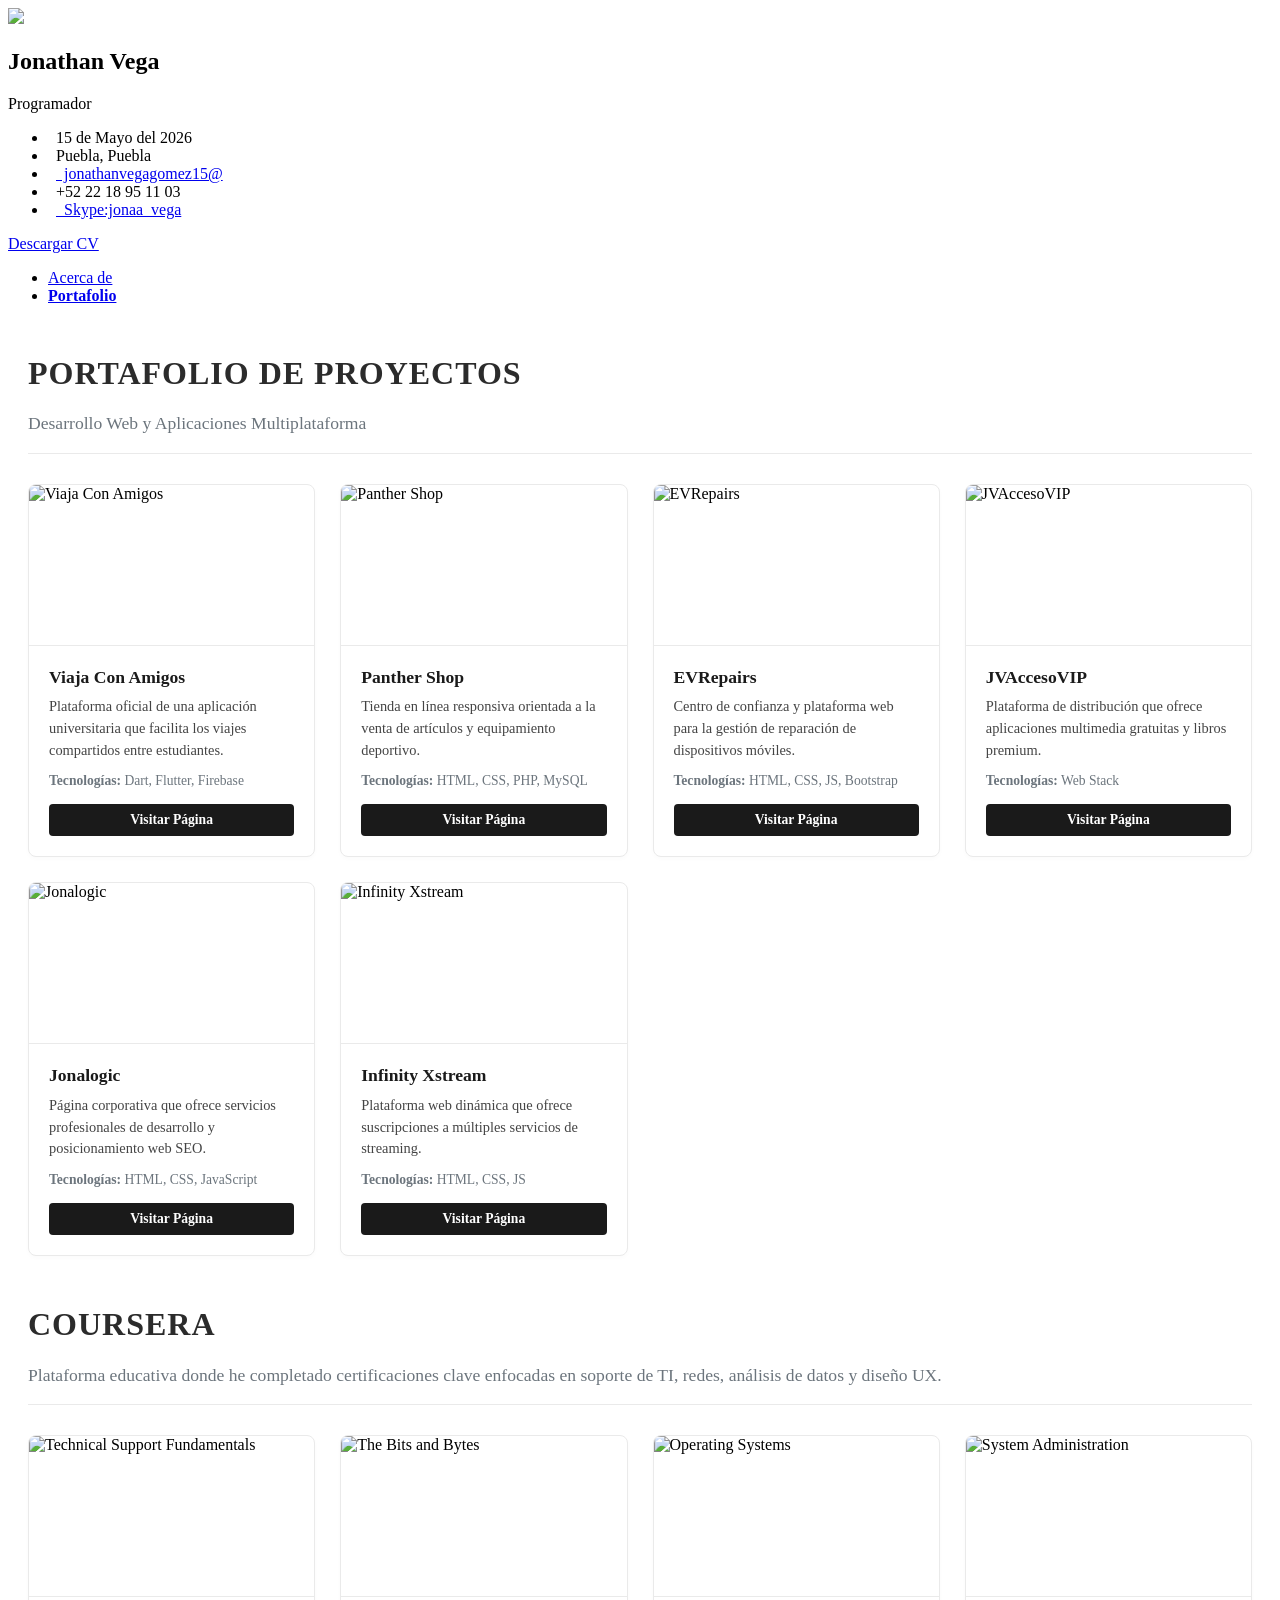
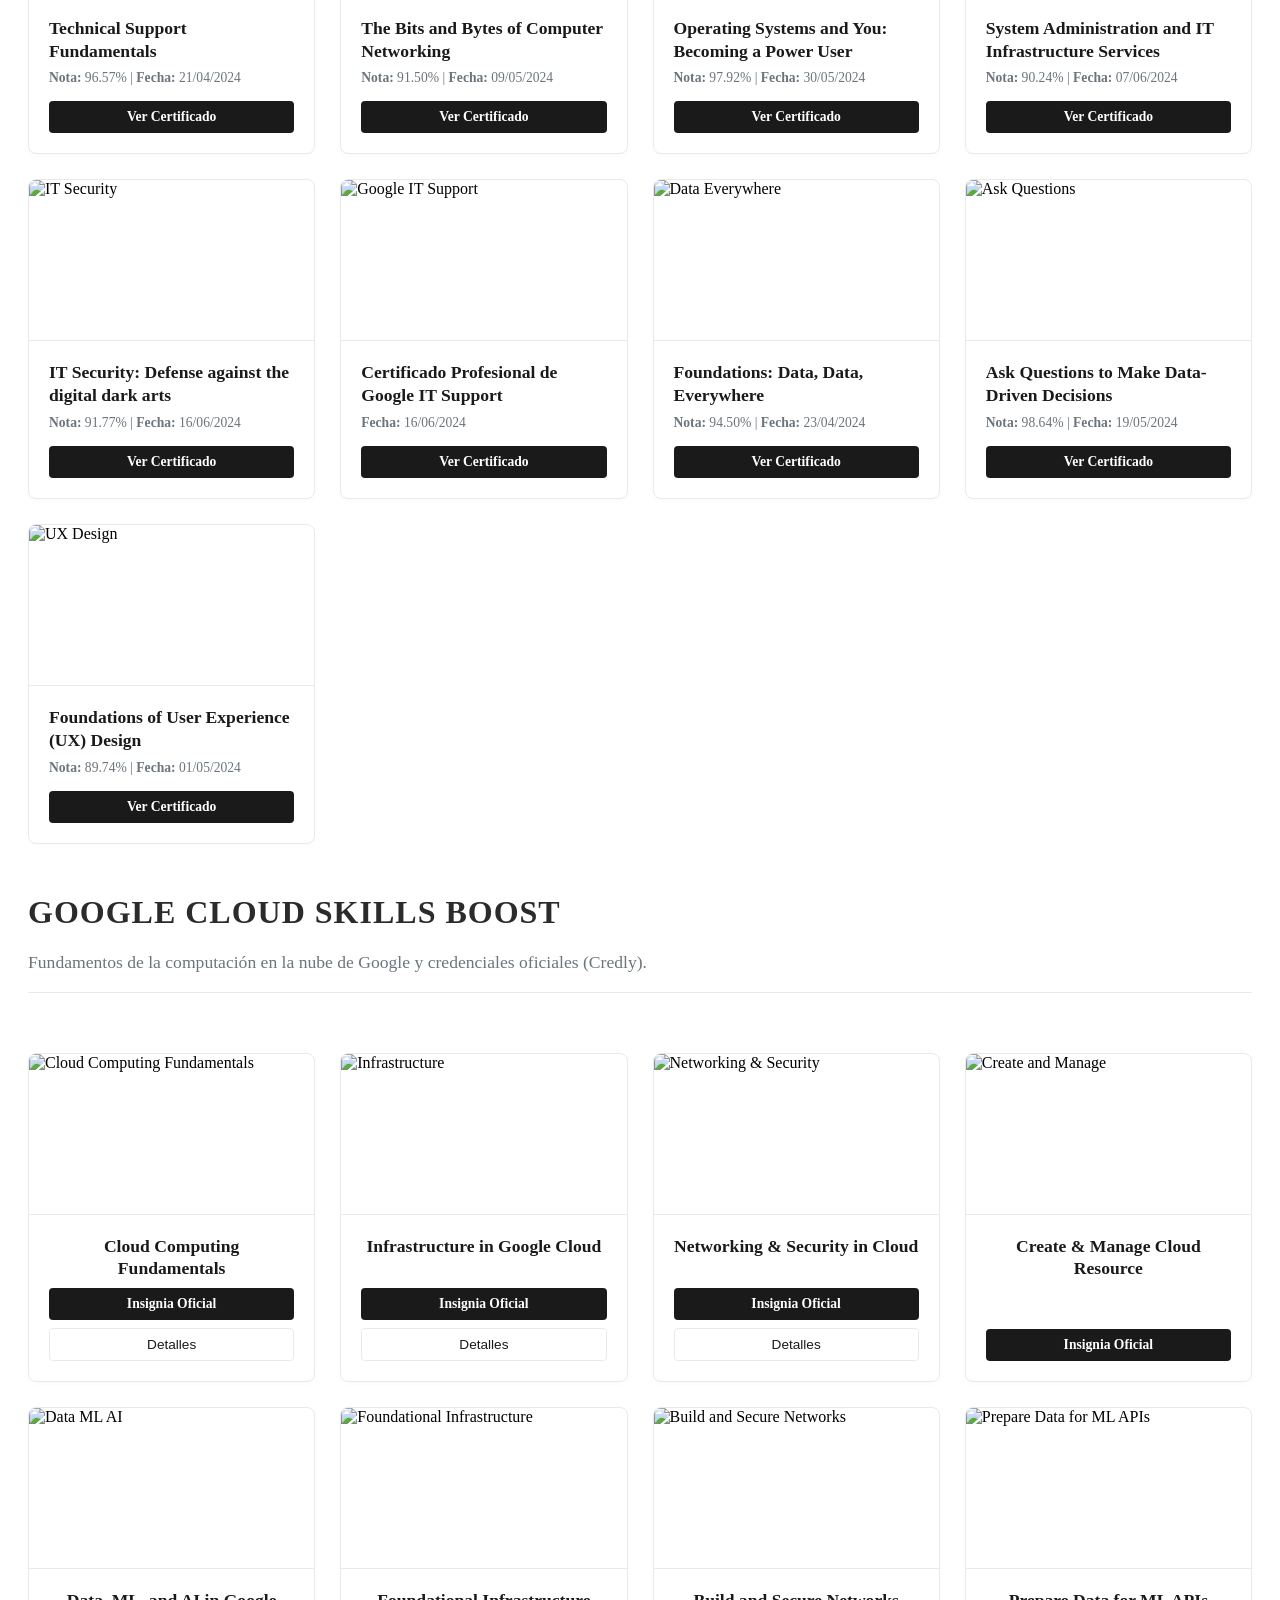
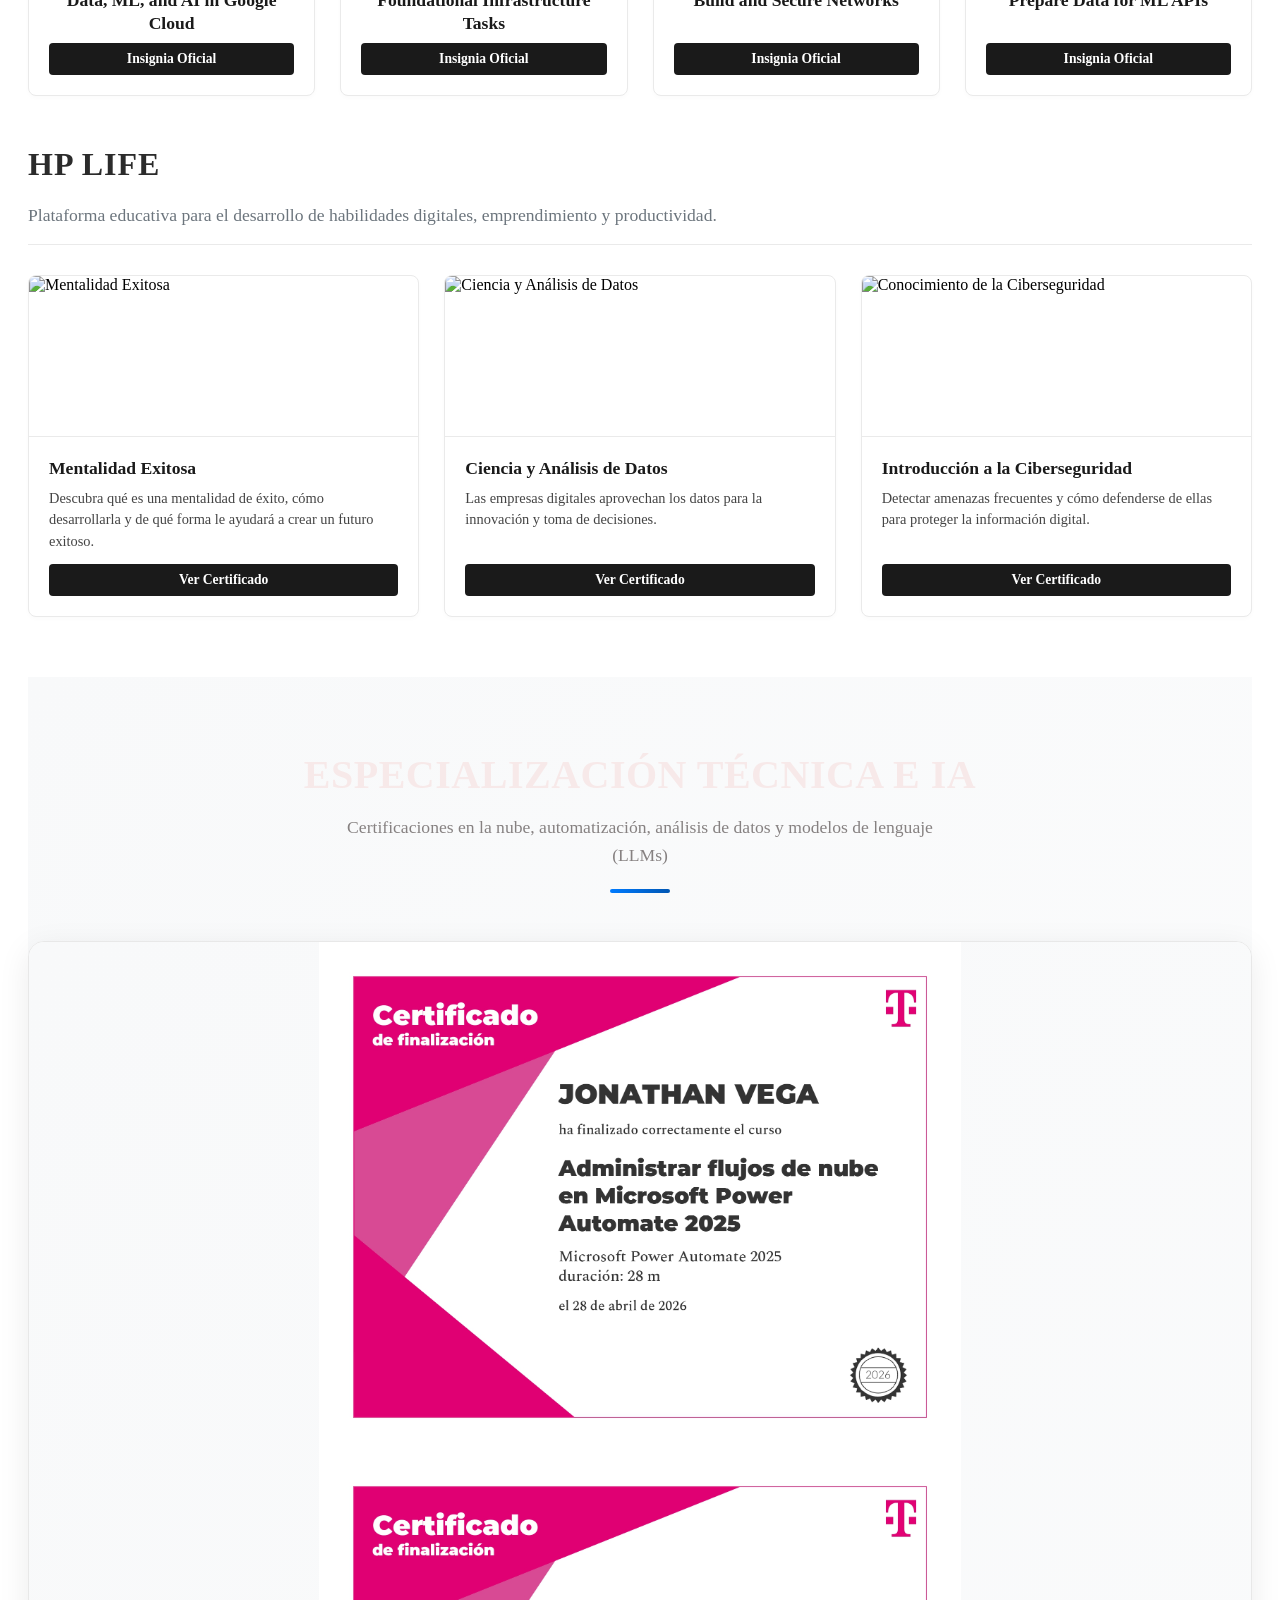
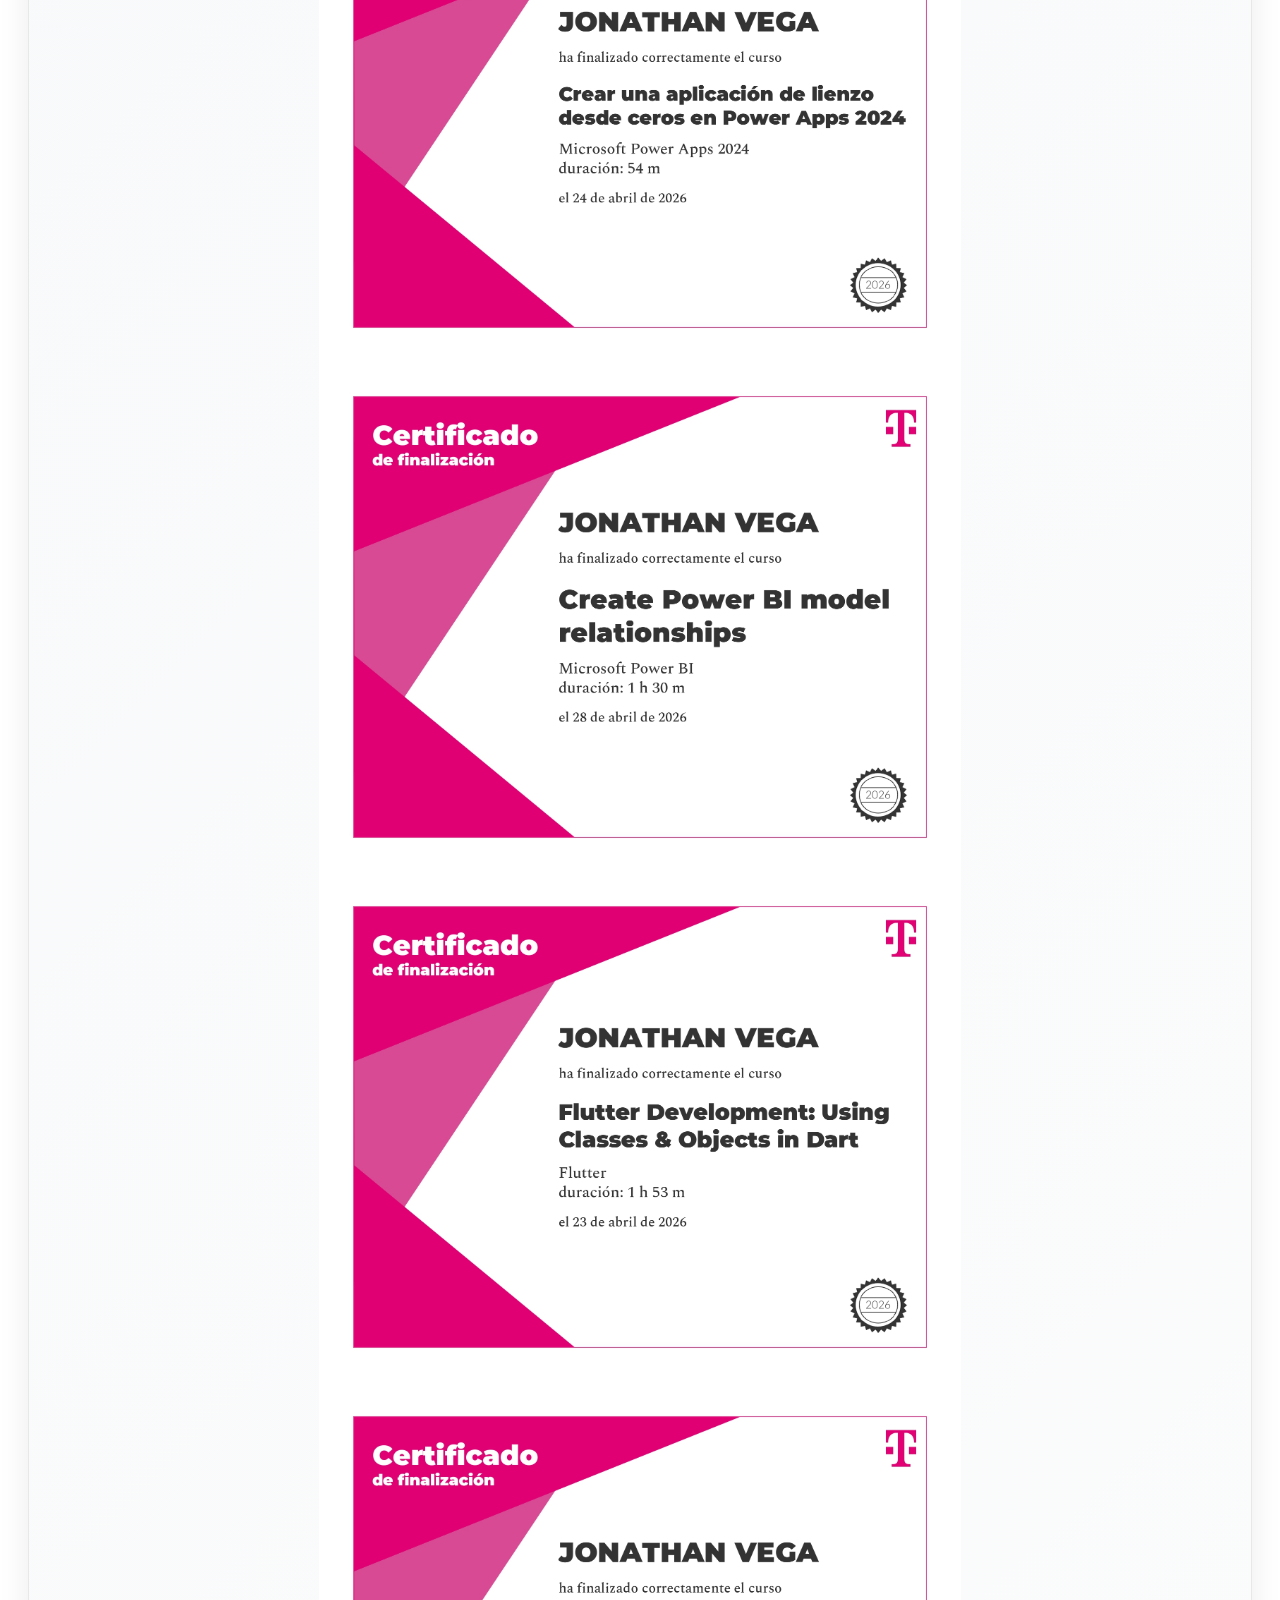
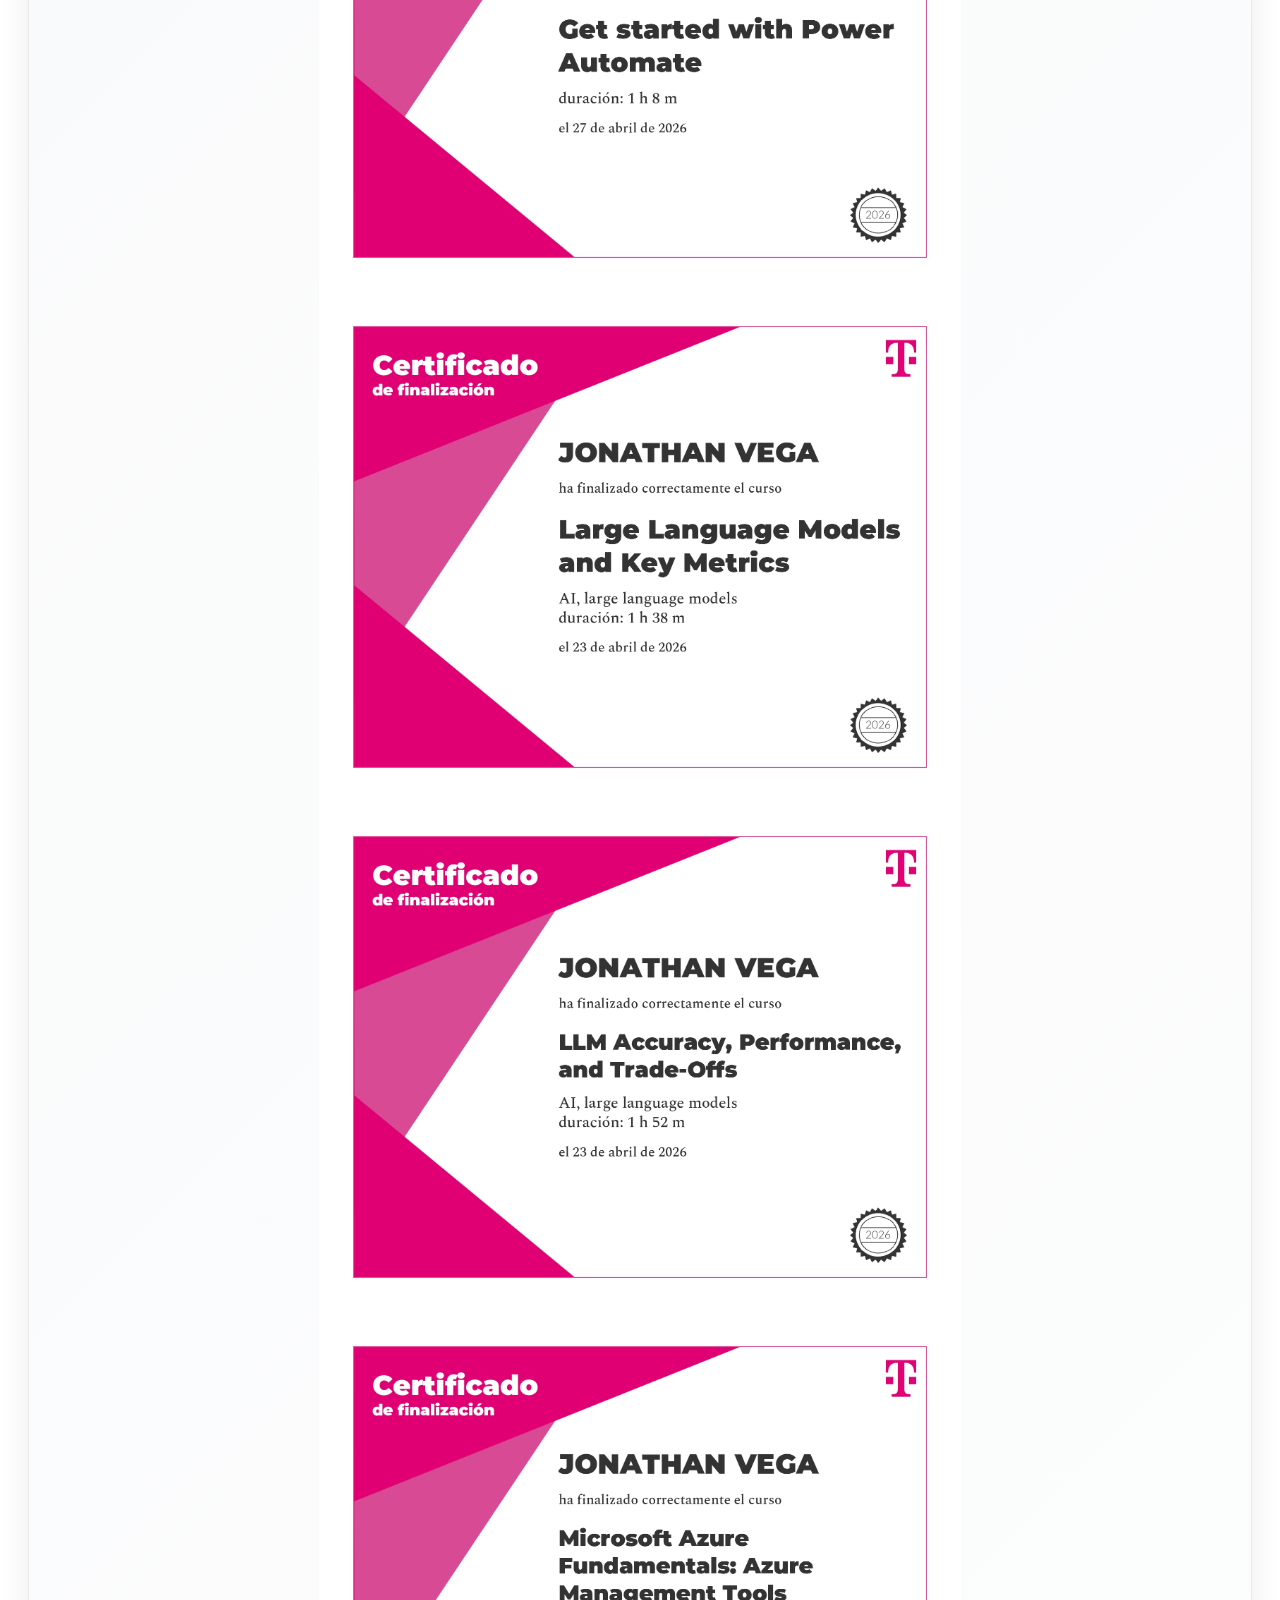
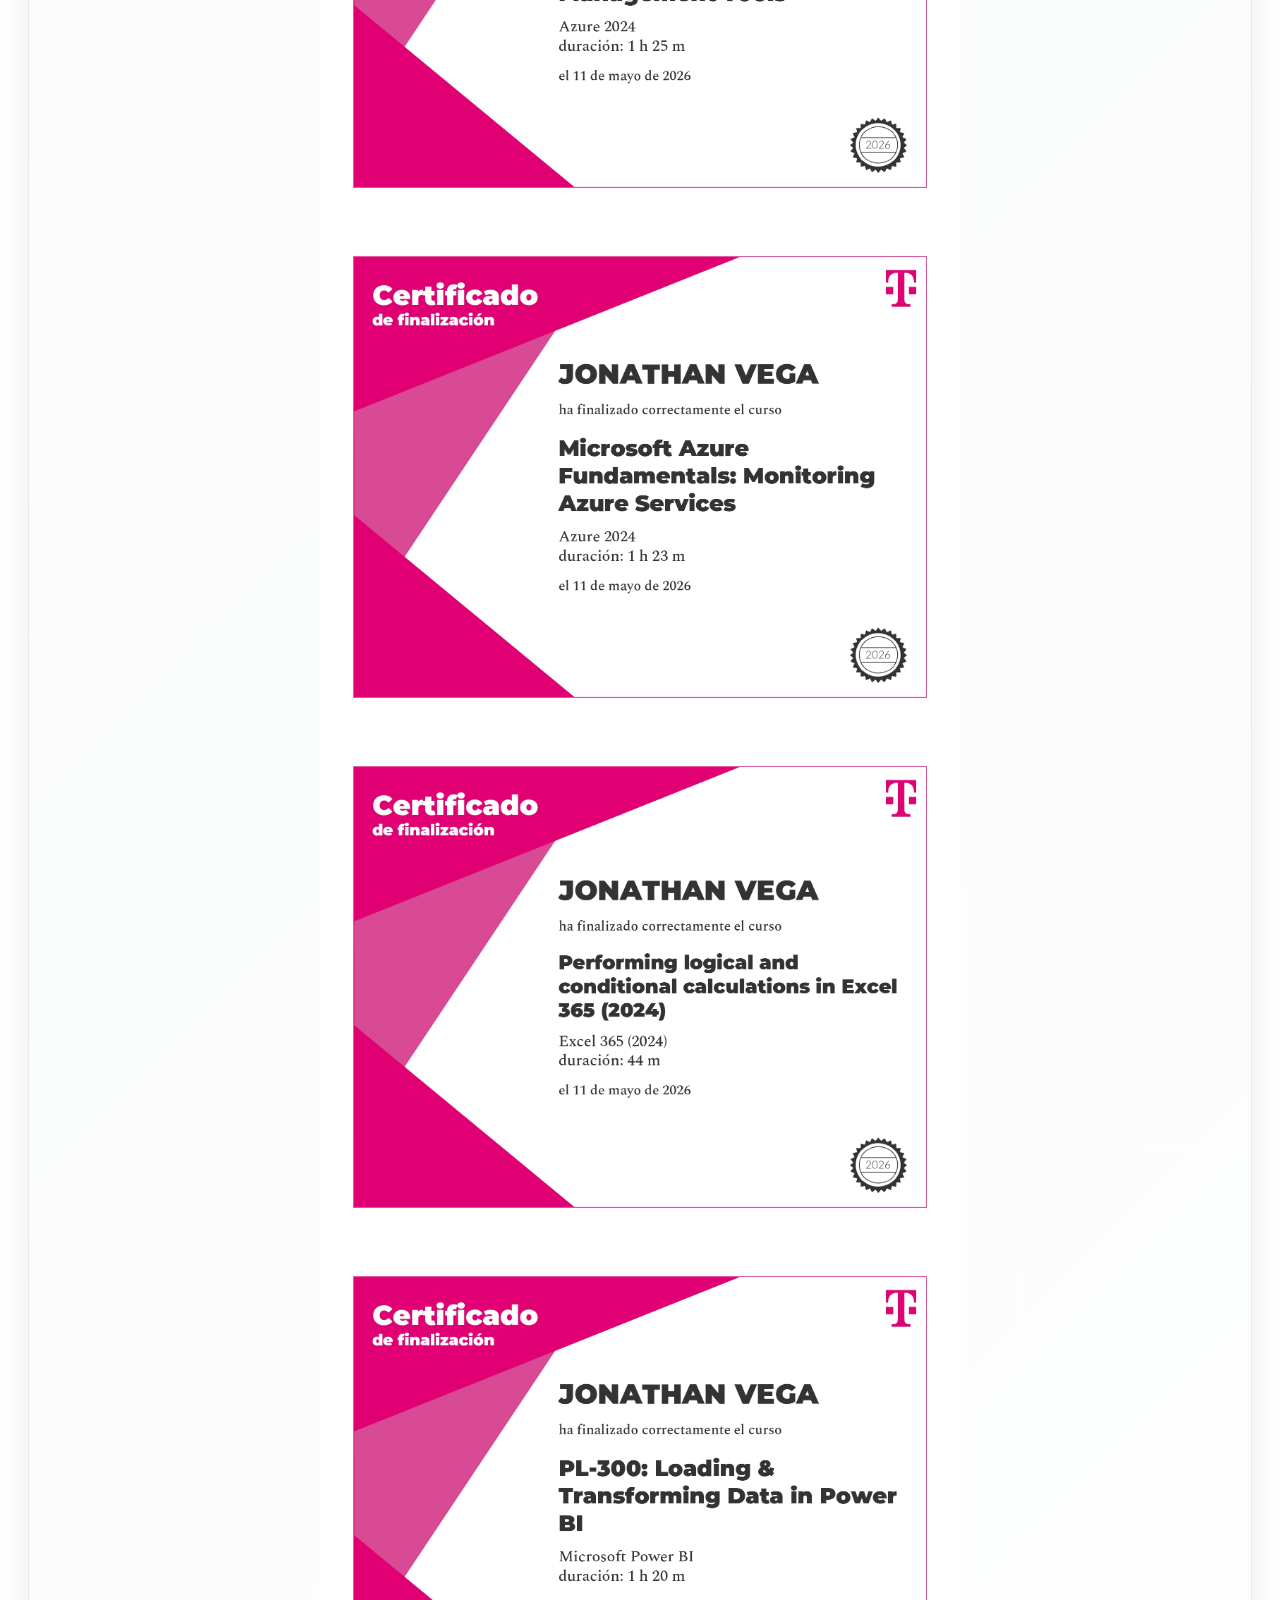
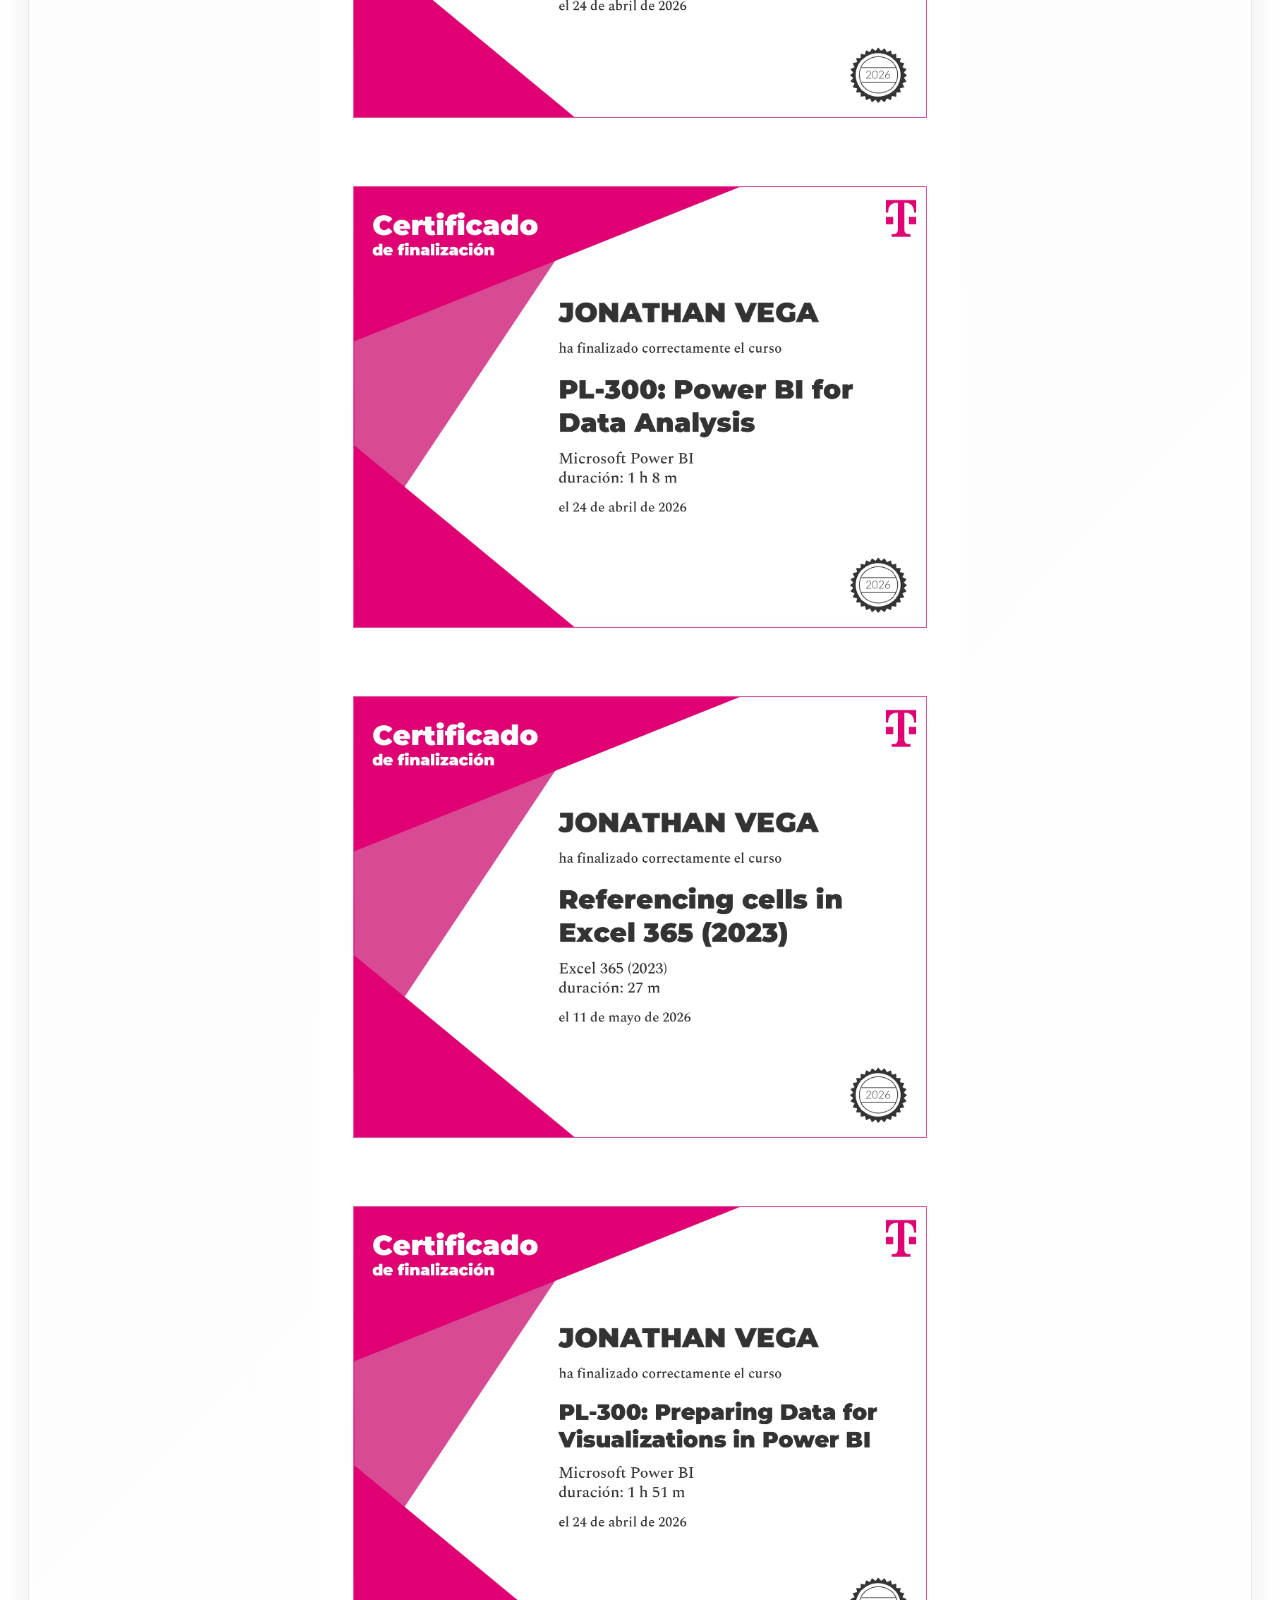
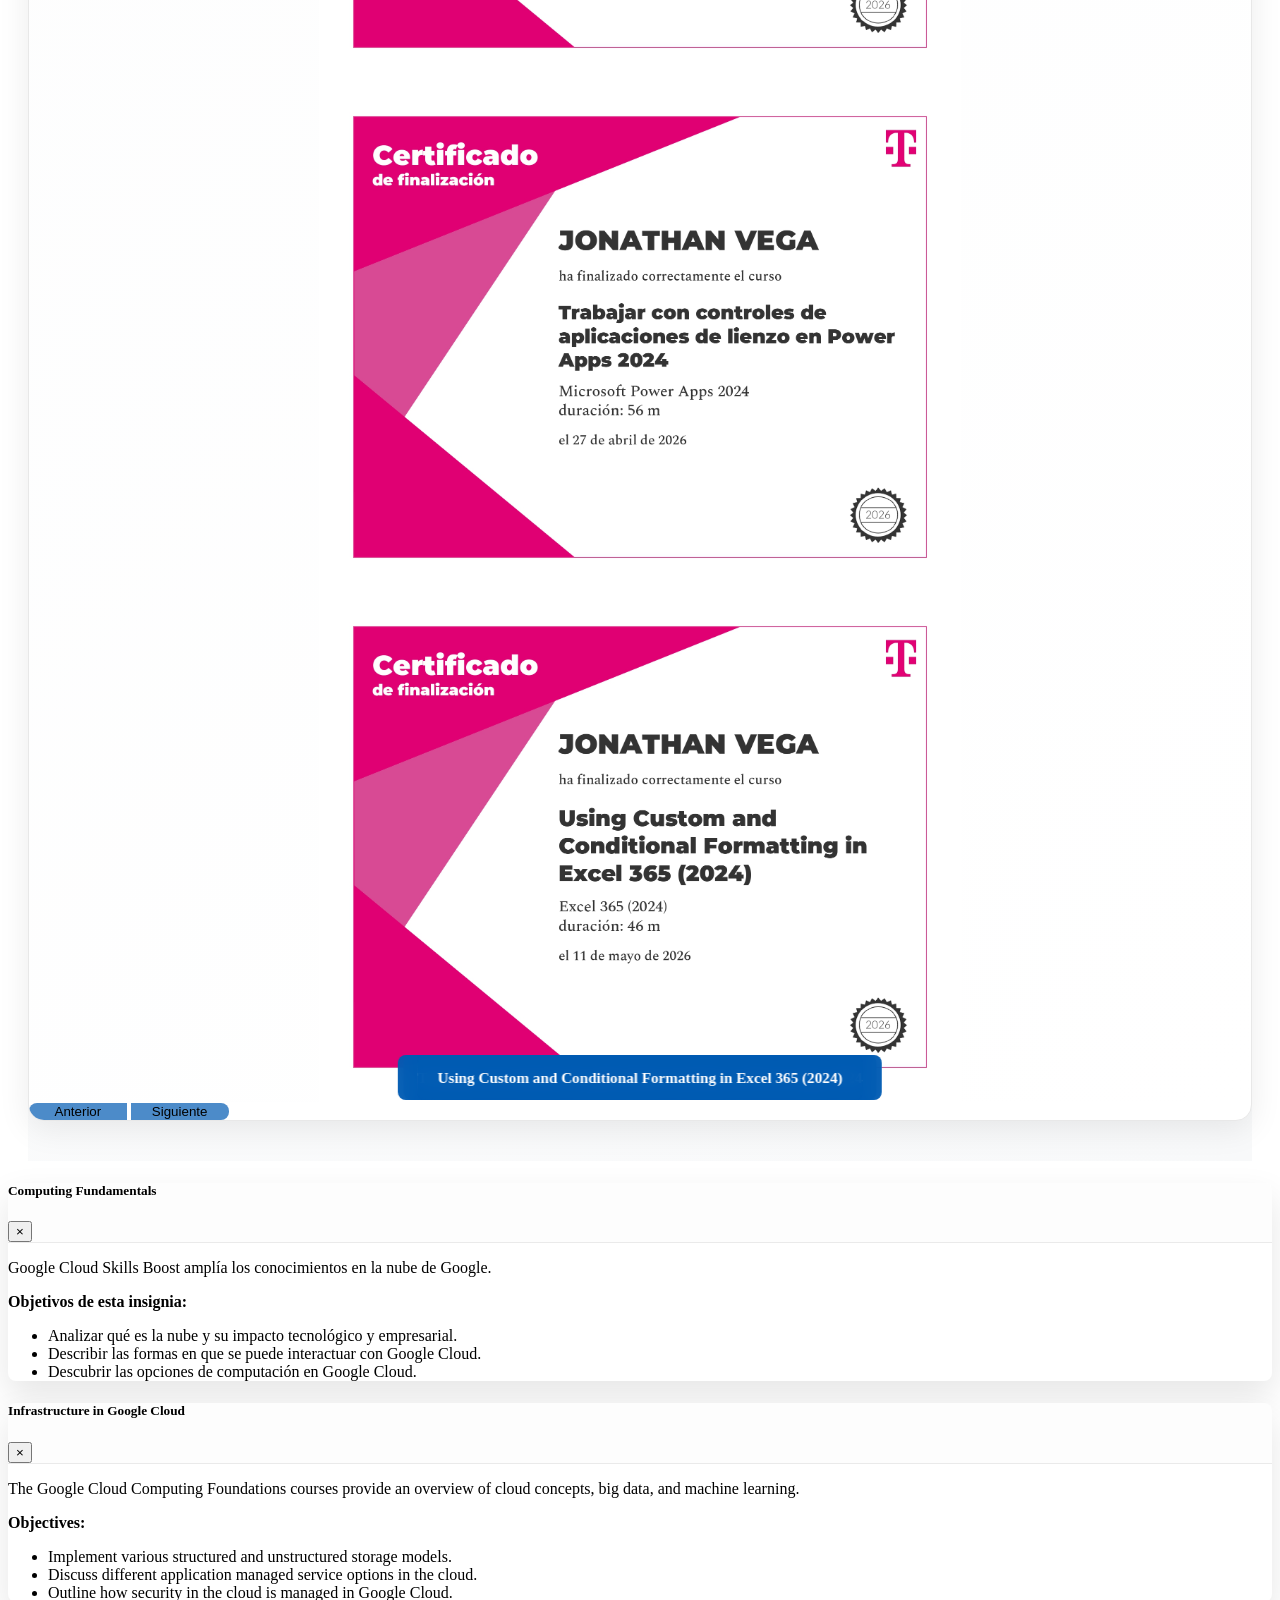
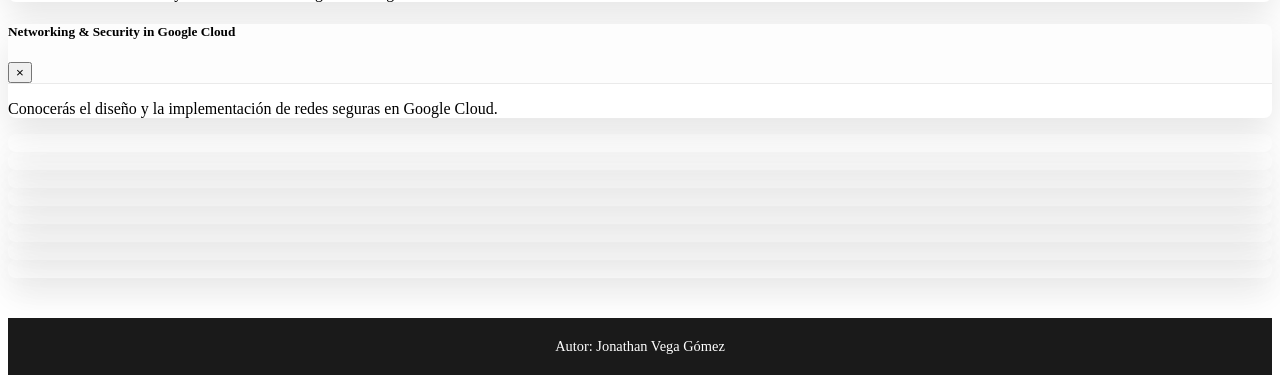
==== commit b36df7b1: "Funciones nuevas" ====
--- a/portafolio.html
+++ b/portafolio.html
@@ -891,10 +891,10 @@
                <section class="certifications-section" style="margin-top: 60px; padding: 40px 0;">
     <div class="container">
         <div class="text-center mb-5">
-            <h2 class="certifications-title" style="font-size: 2.5rem; font-weight: 700; color: #1a1a1a; margin-bottom: 15px;">
+            <h2 class="certifications-title" style="font-size: 2.5rem; font-weight: 700; color: #f7e9e9; margin-bottom: 15px;">
                 ESPECIALIZACIÓN TÉCNICA E IA
             </h2>
-            <p class="certifications-subtitle" style="font-size: 1.1rem; color: #666; max-width: 600px; margin: 0 auto;">
+            <p class="certifications-subtitle" style="font-size: 1.1rem; color: #868181; max-width: 600px; margin: 0 auto;">
                 Certificaciones en la nube, automatización, análisis de datos y modelos de lenguaje (LLMs)
             </p>
             <div style="width: 60px; height: 4px; background: linear-gradient(90deg, #007bff, #0056b3); margin: 20px auto; border-radius: 2px;"></div>
@@ -1173,4 +1173,4 @@
     <script src="https://cdn.jsdelivr.net/npm/@popperjs/core@2.5.4/dist/umd/popper.min.js"></script>
     <script src="https://stackpath.bootstrapcdn.com/bootstrap/4.5.2/js/bootstrap.min.js"></script>
 </body>
-</html>+</html>
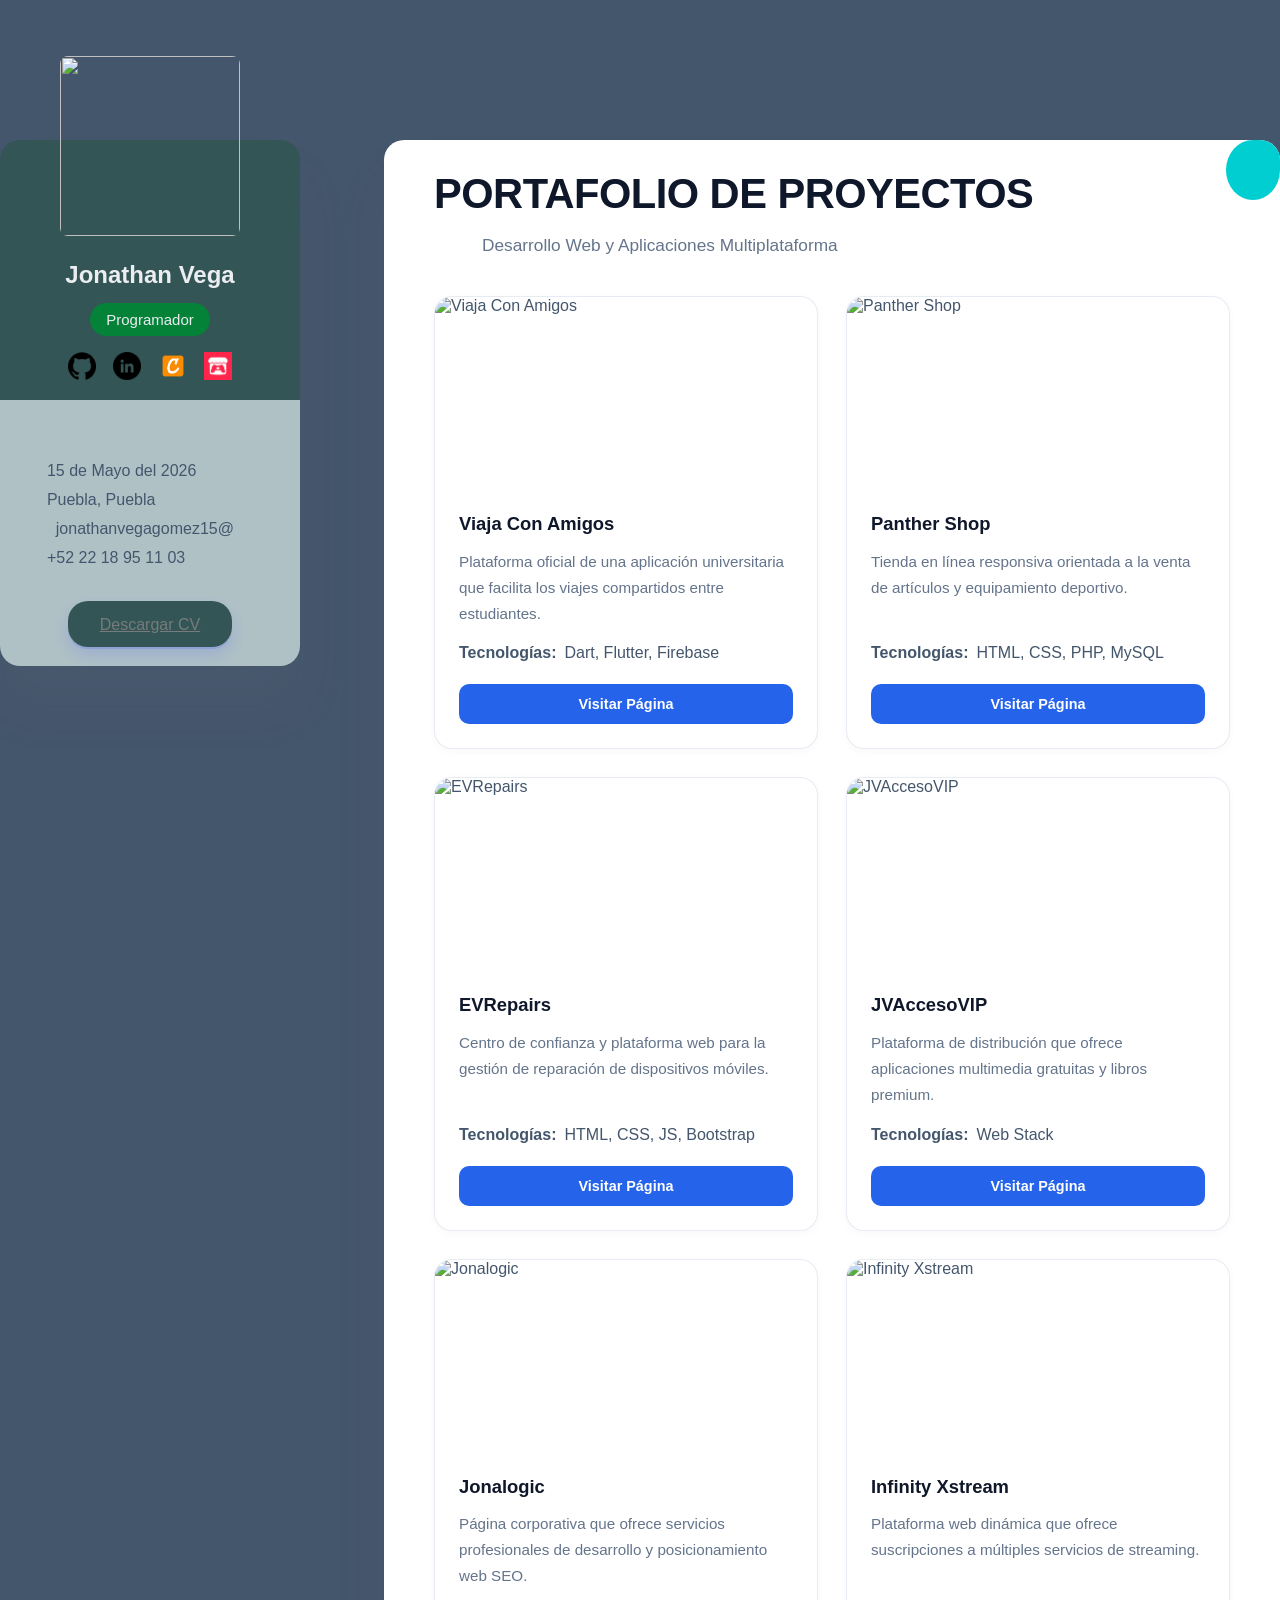
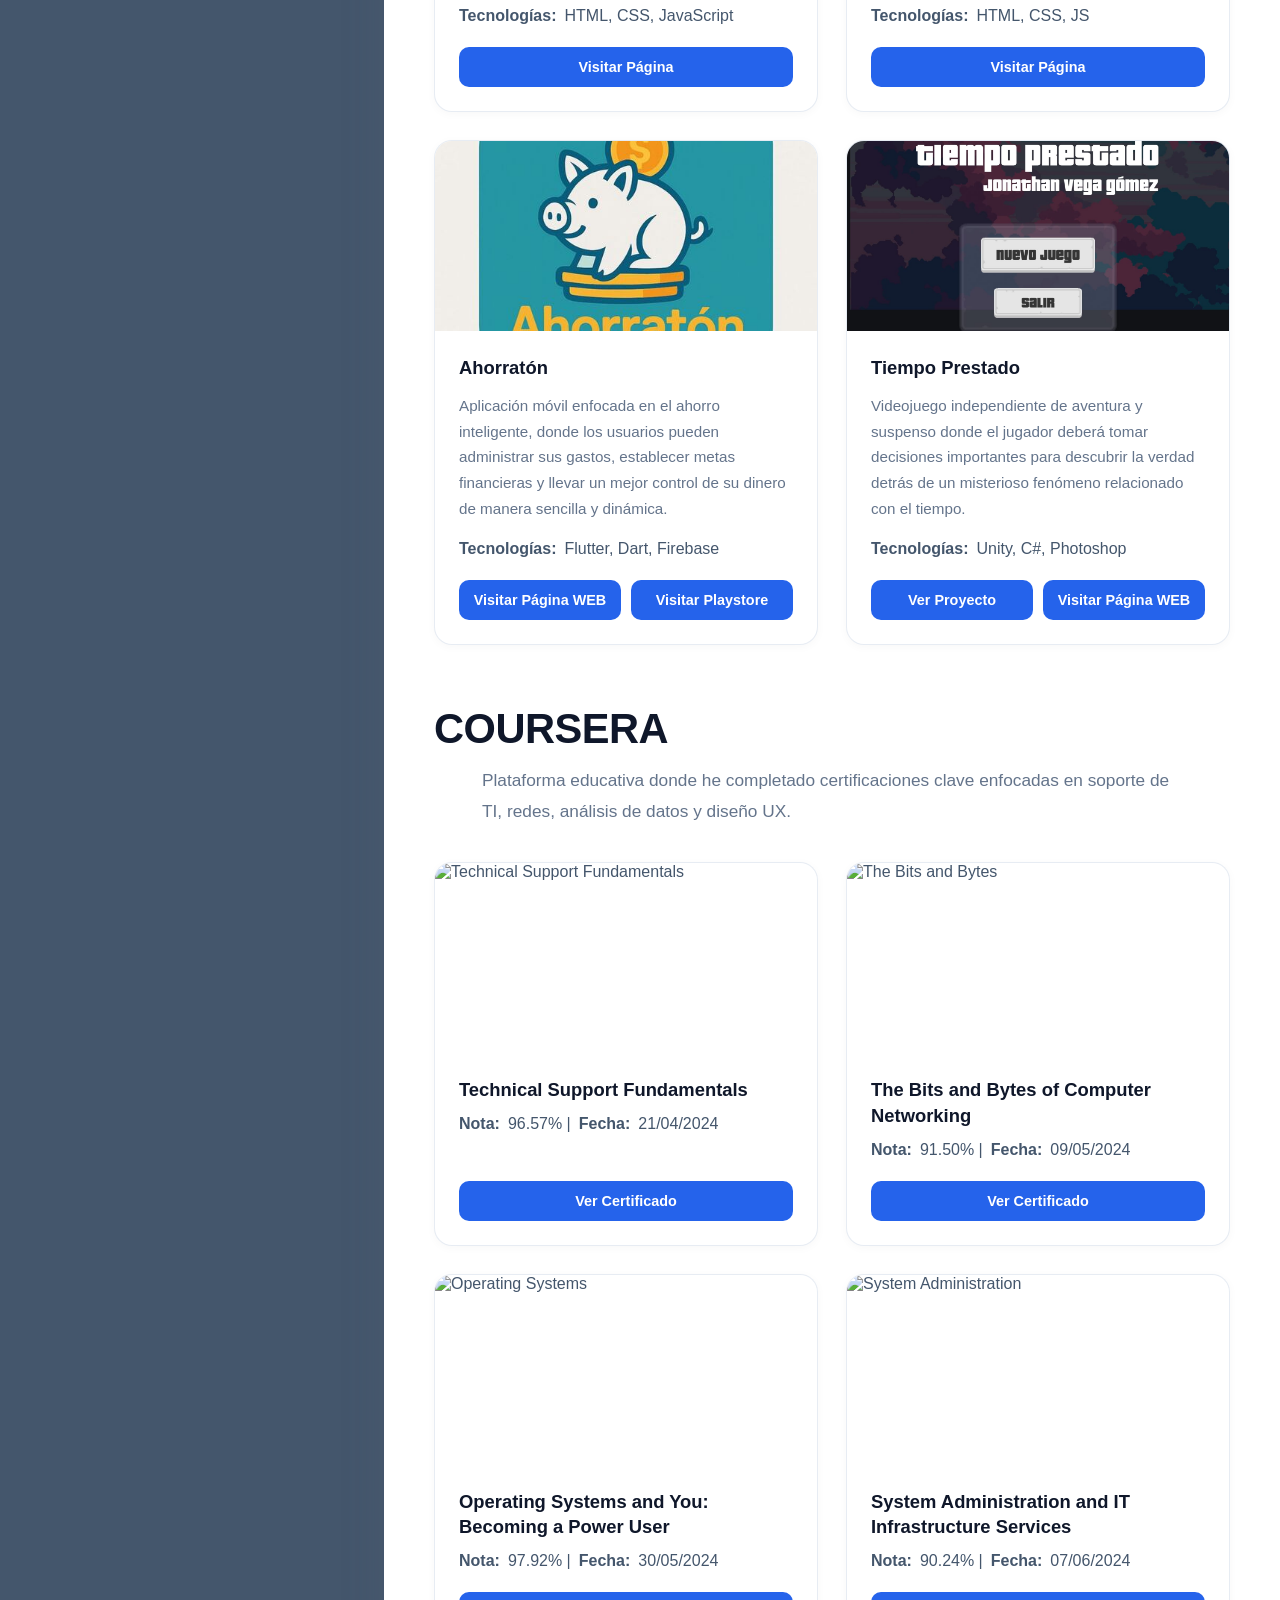
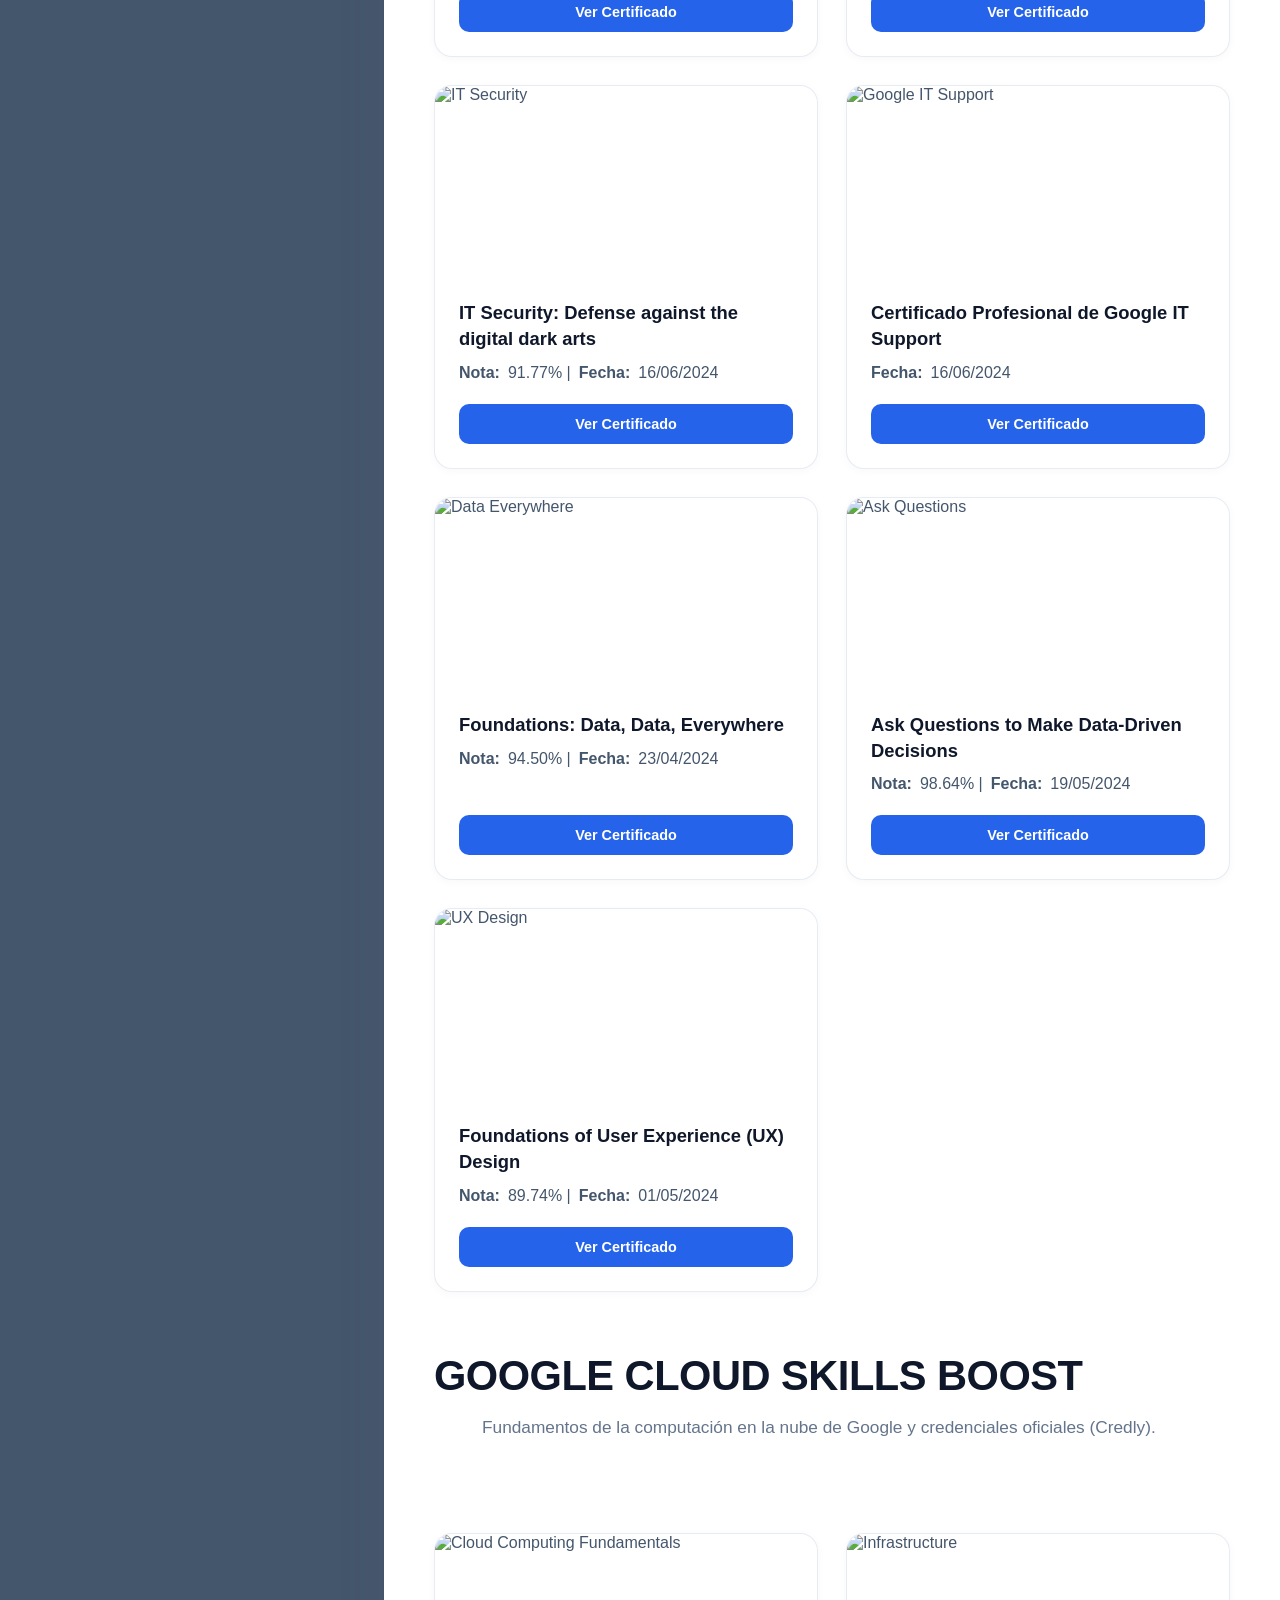
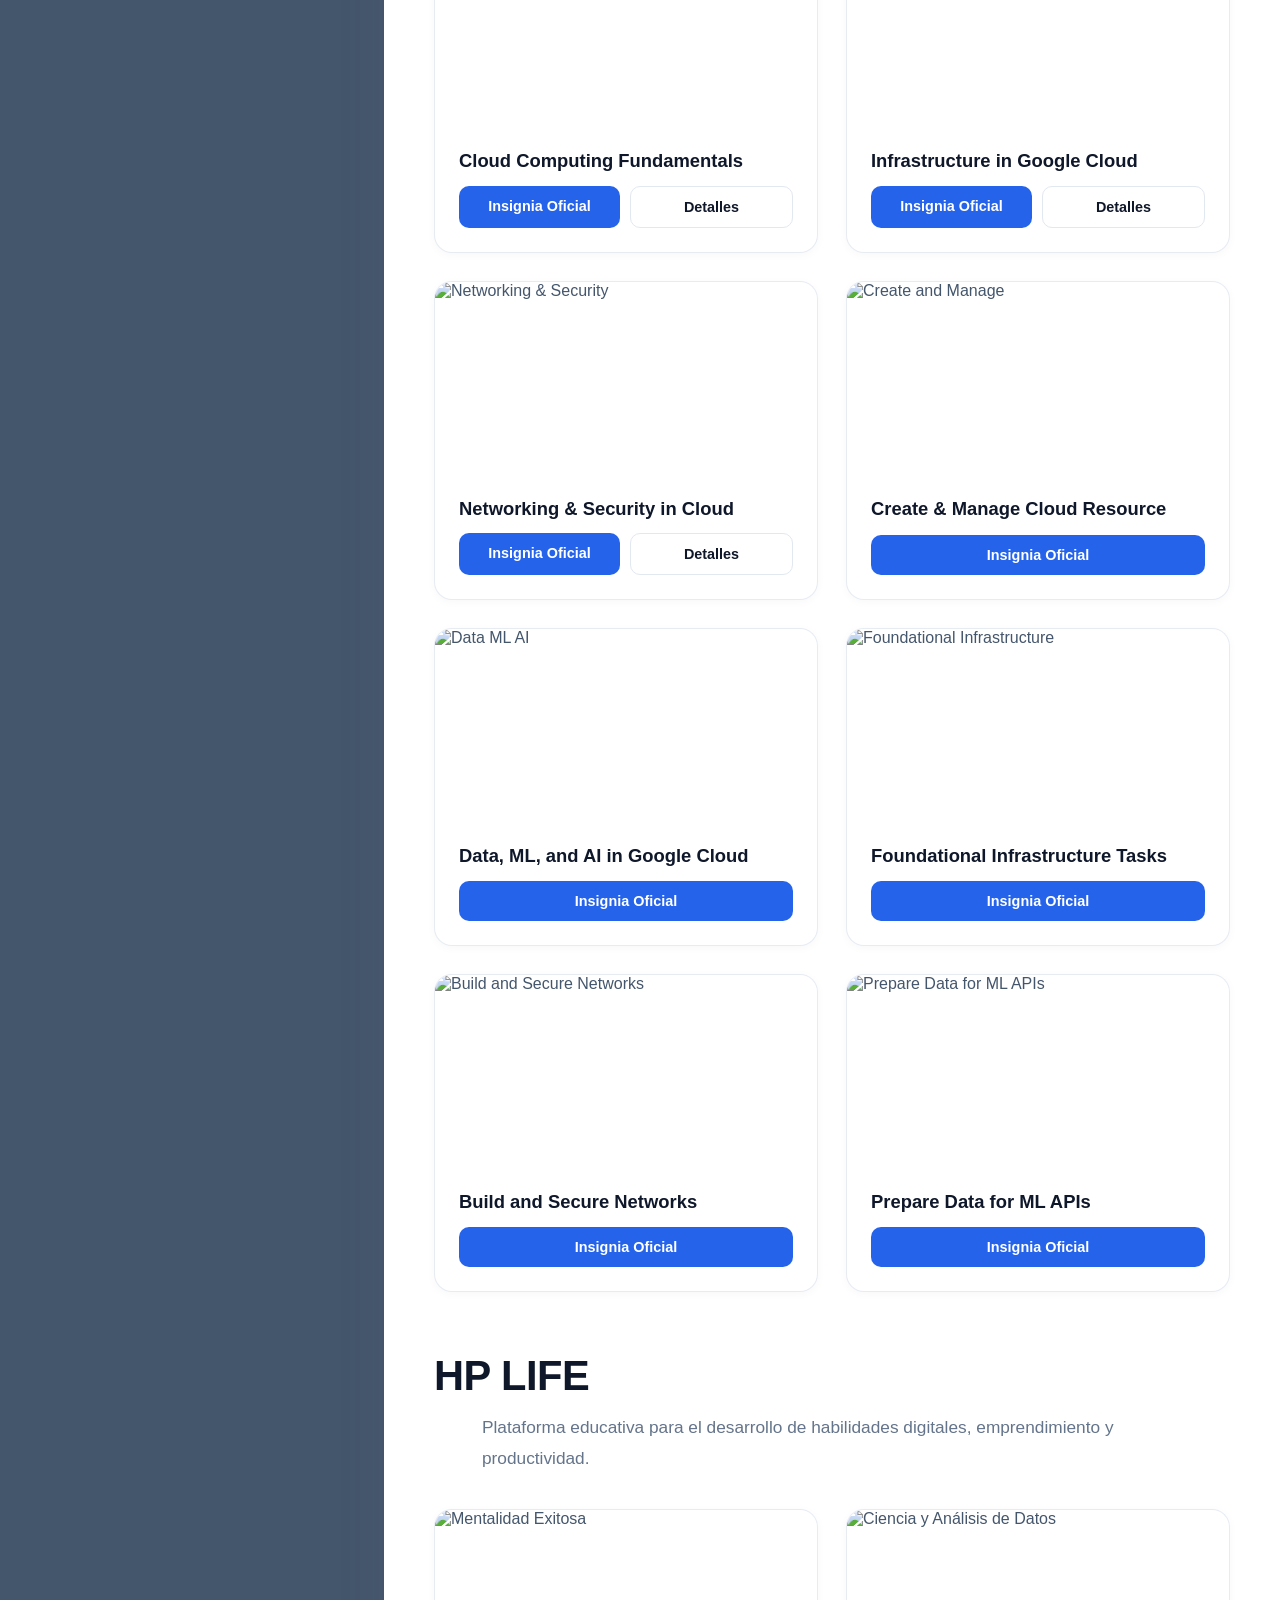
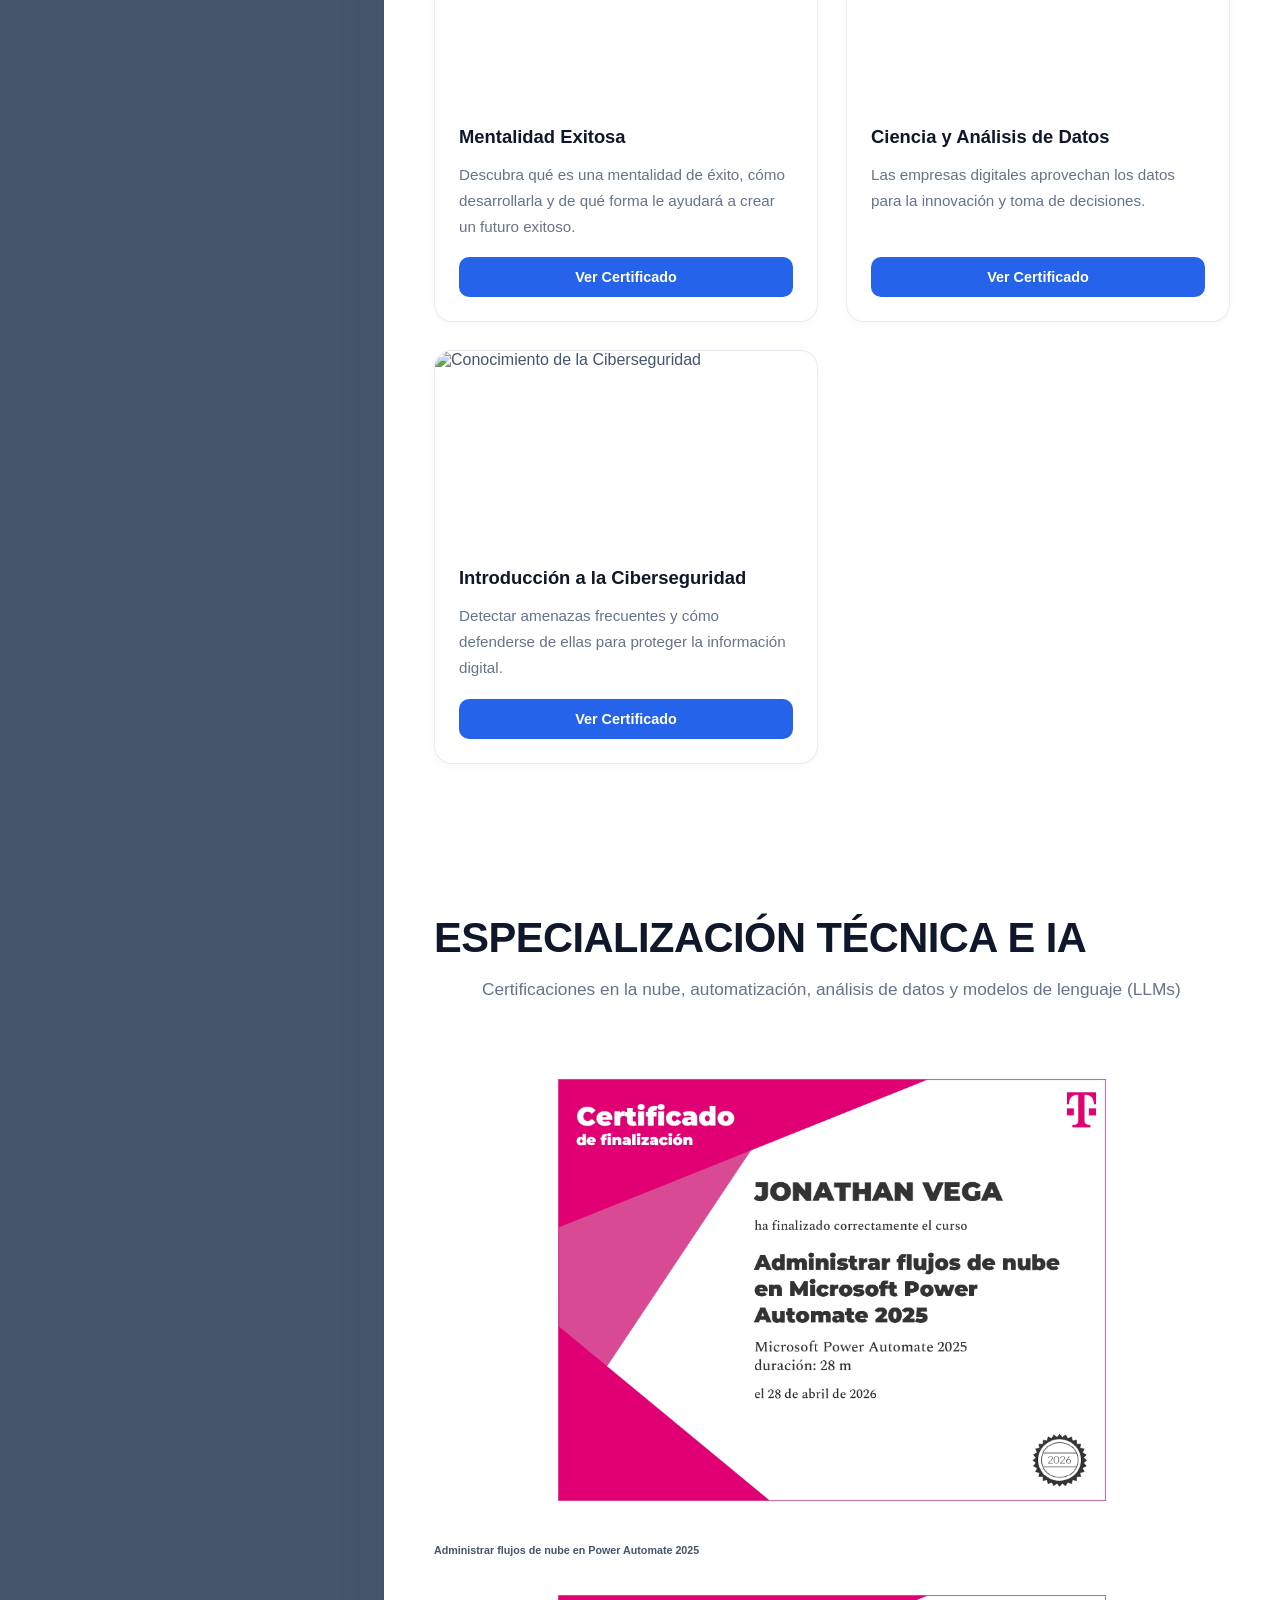
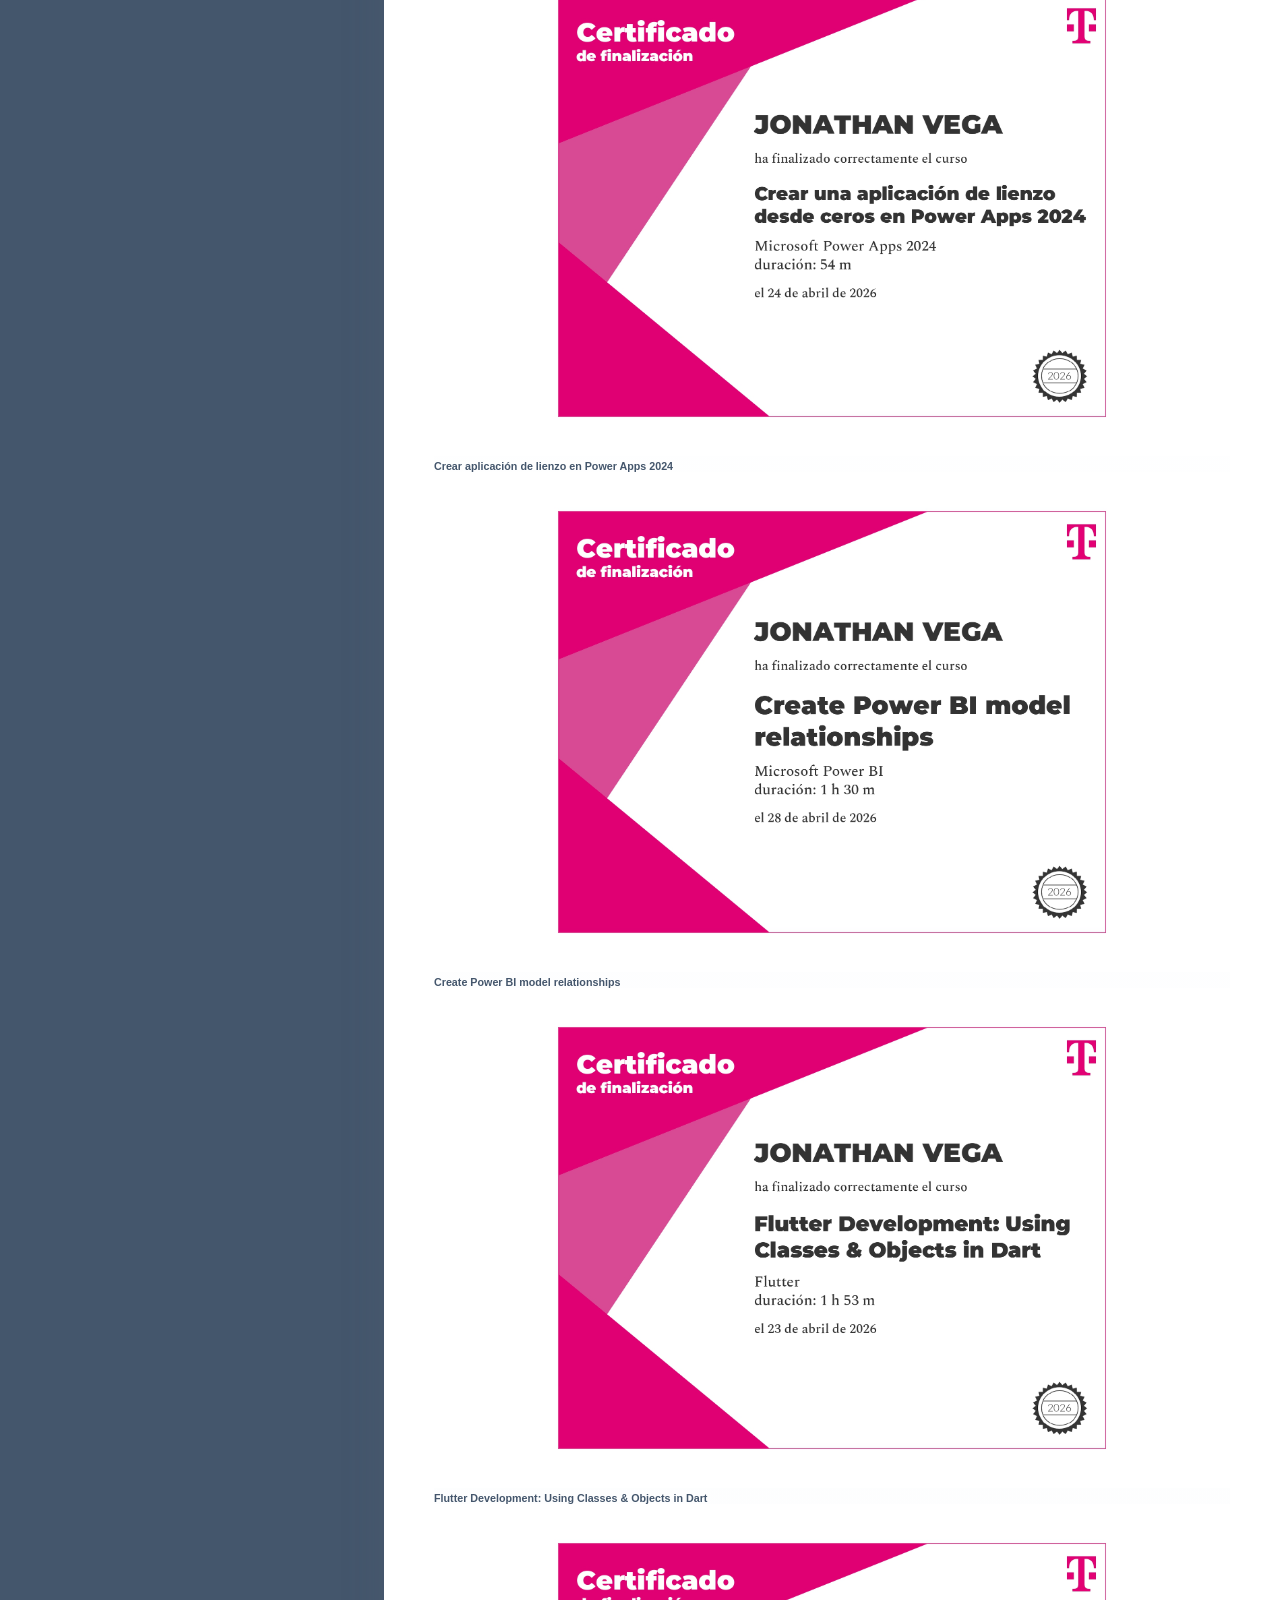
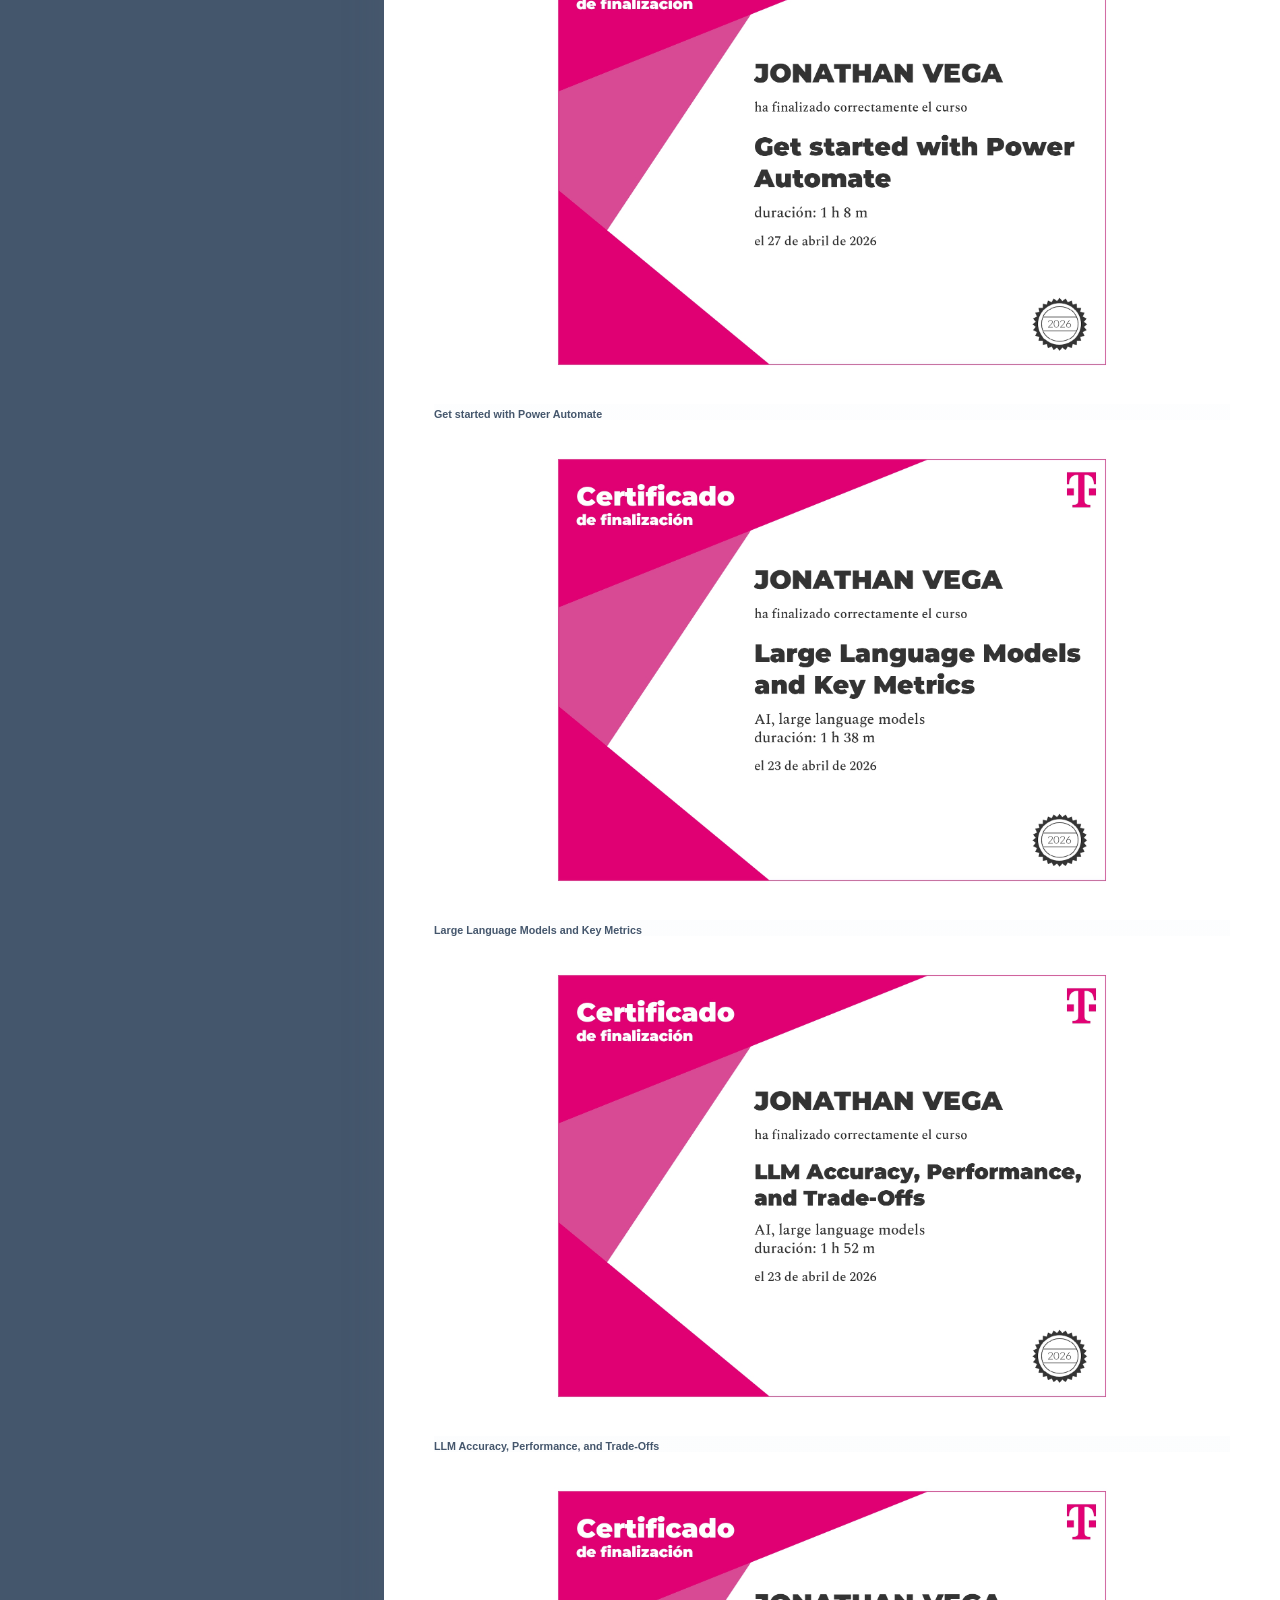
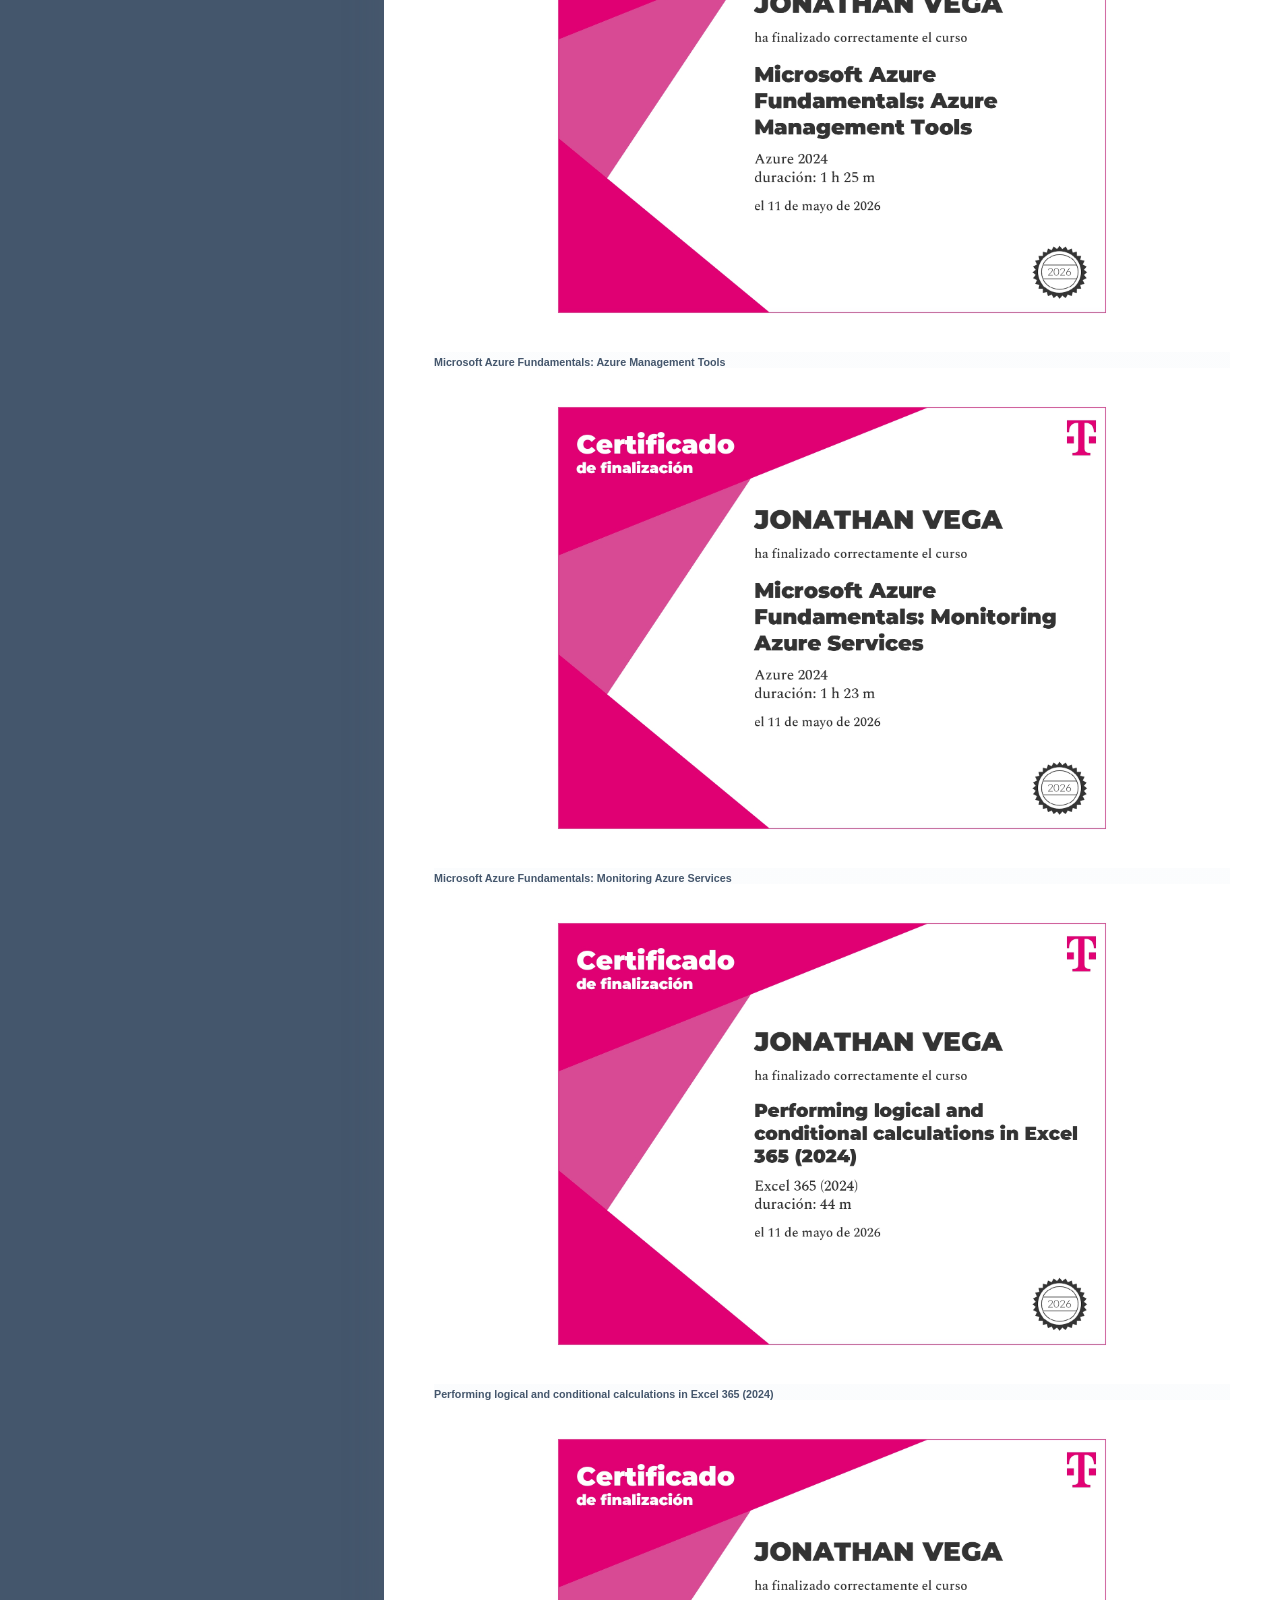
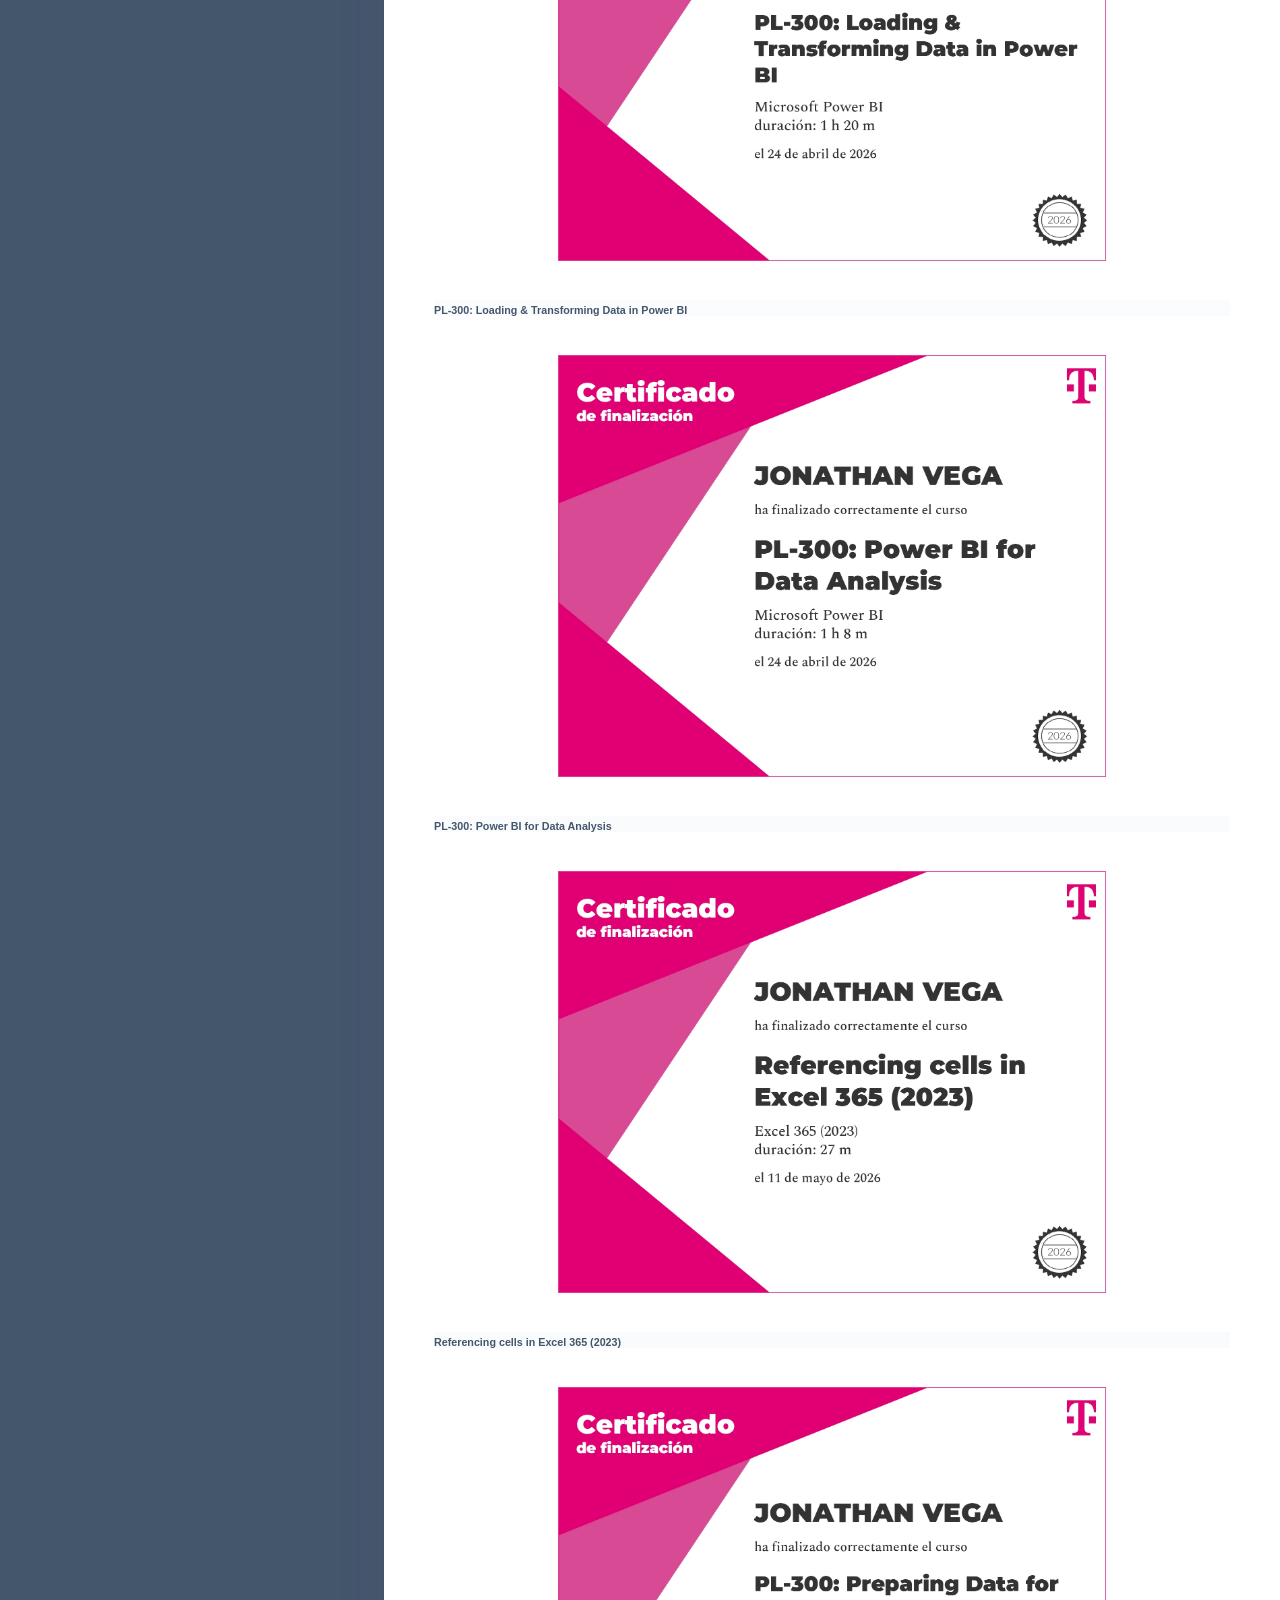
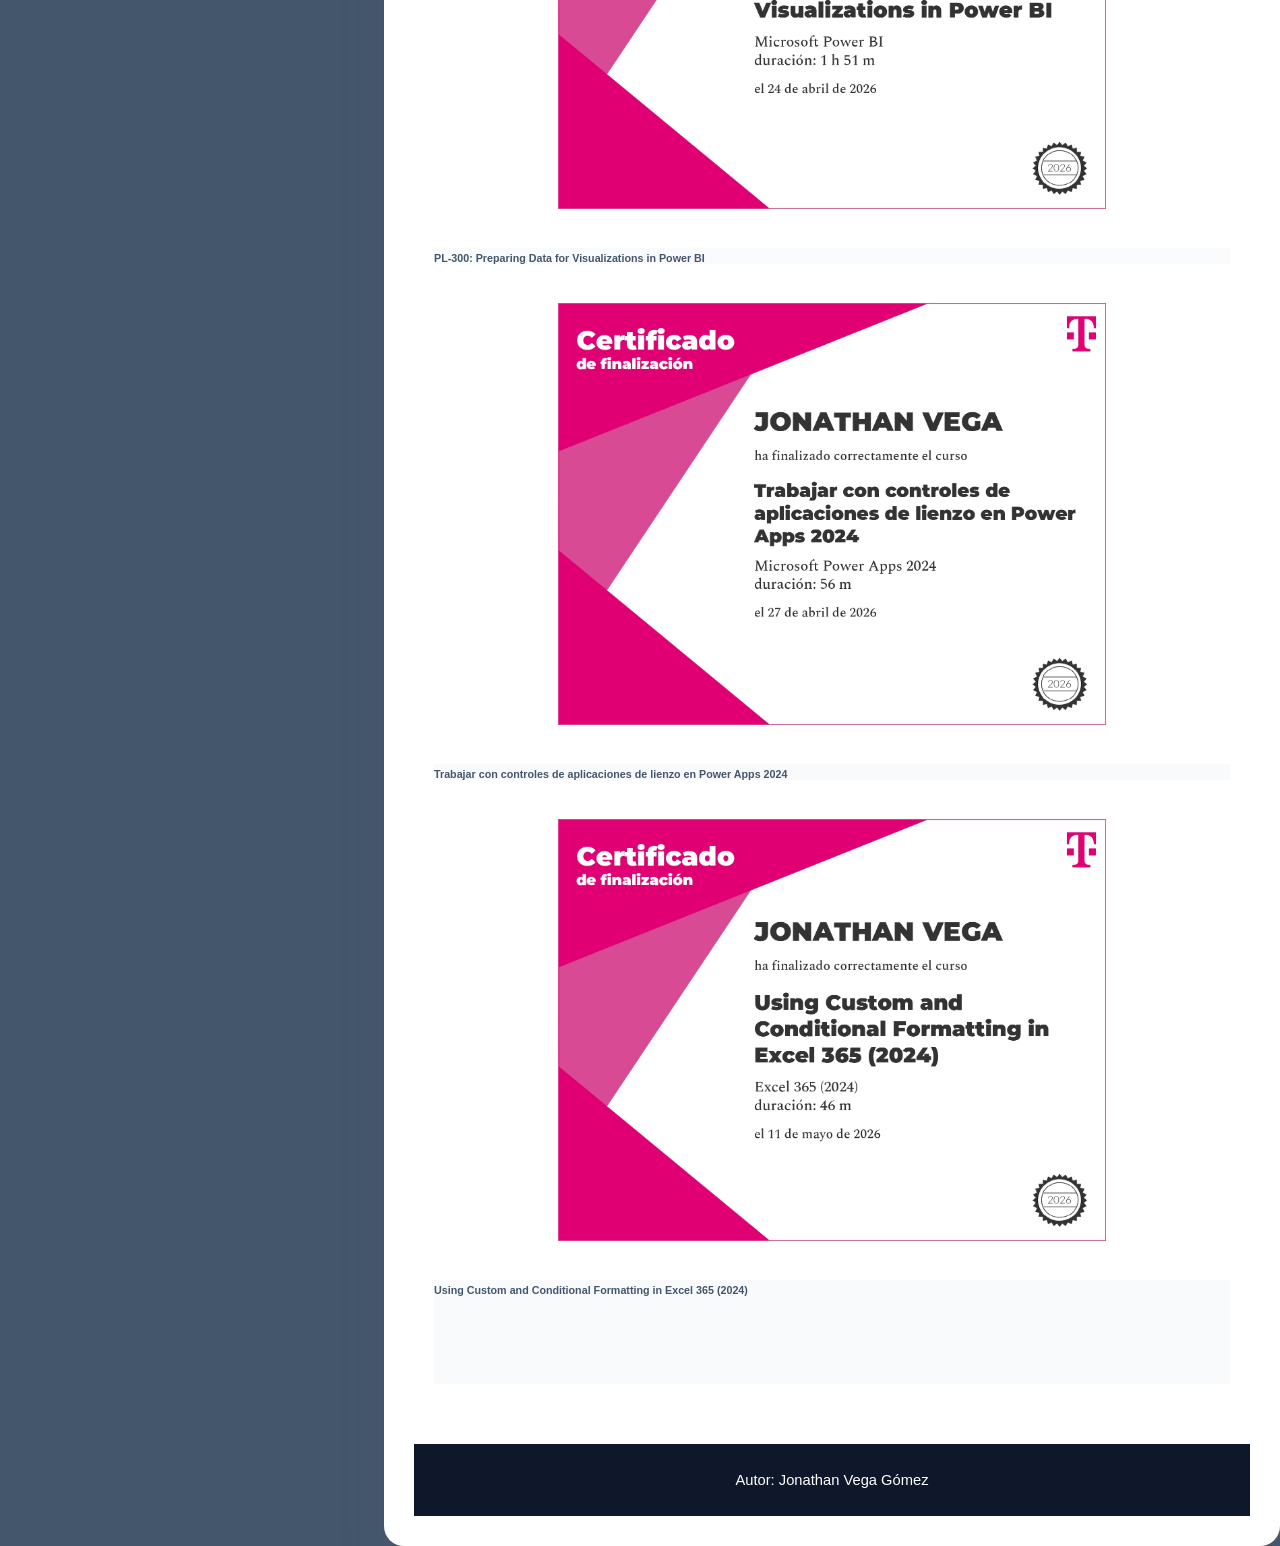
==== commit 5660e72c: "Ahorraton" ====
--- a/portafolio.html
+++ b/portafolio.html
@@ -7,551 +7,11 @@
     <link href="css/css-gg.css" rel="stylesheet" />
     <link rel="shortcut icon" href="resources/logo.svg" type="image/svg">
     <link rel="stylesheet" href="css/site.css">
-    <link rel="stylesheet" href="css/mobile.css">
+    <link rel="stylesheet" href="css/port.css">
+
     <link rel="stylesheet" href="https://cdn.jsdelivr.net/npm/bootstrap-icons@1.5.0/font/bootstrap-icons.css">
     <script src="js/site.js"></script>
-    
-    <style>
-        .portfolio-title {
-            font-size: 2rem;
-            font-weight: bold;
-            margin-bottom: 10px;
-            margin-top: 50px;
-            letter-spacing: 1px;
-            color: #2b2b2b;
-            text-transform: uppercase;
-        }
-        .portfolio-subtitle {
-            font-size: 1.1rem;
-            color: #6c757d;
-            margin-bottom: 30px;
-            font-weight: 300;
-            border-bottom: 1px solid #eaeaea;
-            padding-bottom: 15px;
-            line-height: 1.6;
-        }
-        .portfolio-grid {
-            display: grid;
-            grid-template-columns: repeat(auto-fit, minmax(250px, 1fr));
-            gap: 25px;
-            margin-bottom: 50px;
-        }
-        .project-card {
-            background: #ffffff;
-            border: 1px solid #eaeaea;
-            border-radius: 8px;
-            overflow: hidden;
-            display: flex;
-            flex-direction: column;
-            transition: transform 0.3s ease, box-shadow 0.3s ease;
-            box-shadow: 0 2px 5px rgba(0,0,0,0.02);
-        }
-        .project-card:hover {
-            transform: translateY(-5px);
-            box-shadow: 0 12px 24px rgba(0, 0, 0, 0.06);
-        }
-        .project-card img {
-            width: 100%;
-            height: 160px;
-            object-fit: cover;
-            border-bottom: 1px solid #eaeaea;
-            cursor: pointer;
-        }
-        .project-card-body {
-            padding: 20px;
-            display: flex;
-            flex-direction: column;
-            flex-grow: 1;
-        }
-        .project-card-title {
-            font-size: 1.1rem;
-            font-weight: bold;
-            margin-bottom: 8px;
-            color: #1a1a1a;
-            line-height: 1.3;
-        }
-        .project-card-text {
-            font-size: 0.9rem;
-            color: #444444;
-            line-height: 1.5;
-            flex-grow: 1;
-            margin-bottom: 12px;
-        }
-        .project-tech {
-            font-size: 0.85rem;
-            color: #6c757d;
-            margin-bottom: 15px;
-        }
-        .project-btn-group {
-            display: flex;
-            flex-direction: column;
-            gap: 8px;
-            margin-top: auto;
-        }
-        .btn-visit {
-            background-color: #1a1a1a;
-            color: #ffffff;
-            padding: 8px 12px;
-            border-radius: 4px;
-            text-decoration: none;
-            font-size: 0.85rem;
-            text-align: center;
-            font-weight: bold;
-            transition: background 0.2s;
-            border: none;
-        }
-        .btn-visit:hover {
-            background-color: #333333;
-            color: #ffffff;
-            text-decoration: none;
-        }
-        .btn-more {
-            background-color: transparent;
-            color: #1a1a1a;
-            border: 1px solid #eaeaea;
-            padding: 8px 12px;
-            border-radius: 4px;
-            font-size: 0.85rem;
-            cursor: pointer;
-            text-align: center;
-            transition: border-color 0.2s, background 0.2s;
-            width: 100%;
-        }
-        .btn-more:hover {
-            border-color: #1a1a1a;
-            background-color: #f8f9fa;
-        }
-        .badge-container {
-            display: flex;
-            justify-content: center;
-            gap: 20px;
-            margin: 30px 0;
-            flex-wrap: wrap;
-        }
-        
-        /* Modales adaptados al estilo limpio */
-        .modal-content {
-            border: none;
-            border-radius: 8px;
-            box-shadow: 0 15px 35px rgba(0,0,0,0.1);
-        }
-        .modal-header { border-bottom: 1px solid #eaeaea; background-color: #fdfdfd; border-radius: 8px 8px 0 0; }
-        .modal-footer { border-top: 1px solid #eaeaea; }
-        footer {
-            background-color: #1a1a1a;
-            color: #ffffff;
-            text-align: center;
-            padding: 20px;
-            margin-top: 40px;
-            font-size: 0.9rem;
-        }
-
-
-
-
-
-
-
-        /* ============================================
-   CERTIFICATIONS CAROUSEL SECTION
-   Professional styling for technical certifications
-   ============================================ */
-
-:root {
-  --primary-blue: #007bff;
-  --primary-dark: #0056b3;
-  --text-dark: #1a1a1a;
-  --text-light: #666;
-  --border-light: #e8e8e8;
-  --bg-light: #f8f9fa;
-  --bg-white: #ffffff;
-  --shadow-sm: 0 2px 5px rgba(0, 0, 0, 0.02);
-  --shadow-md: 0 8px 32px rgba(0, 0, 0, 0.08);
-  --radius-sm: 8px;
-  --radius-lg: 16px;
-  --transition: all 0.3s ease;
-}
-
-/* ---- SECTION HEADER ---- */
-.certifications-section {
-  margin-top: 60px;
-  padding: 40px 0;
-  background: linear-gradient(135deg, #f8f9fa 0%, #ffffff 50%, #f8f9fa 100%);
-}
-
-.certifications-title {
-  font-size: 2.5rem;
-  font-weight: 700;
-  color: var(--text-dark);
-  margin-bottom: 15px;
-  letter-spacing: 0.5px;
-}
-
-.certifications-subtitle {
-  font-size: 1.1rem;
-  color: var(--text-light);
-  max-width: 600px;
-  margin: 0 auto;
-  line-height: 1.6;
-}
-
-.certifications-divider {
-  width: 60px;
-  height: 4px;
-  background: linear-gradient(90deg, var(--primary-blue), var(--primary-dark));
-  margin: 20px auto;
-  border-radius: 2px;
-}
-
-/* ---- CAROUSEL WRAPPER ---- */
-.certifications-carousel-wrapper {
-  border-radius: var(--radius-lg);
-  overflow: hidden;
-  background: var(--bg-white);
-  box-shadow: var(--shadow-md);
-  border: 1px solid var(--border-light);
-  position: relative;
-}
-
-/* ---- CAROUSEL ---- */
-#certificadosCarousel {
-  width: 100%;
-}
-
-.carousel-inner {
-  background: linear-gradient(135deg, #f8f9fa 0%, var(--bg-white) 100%);
-  min-height: 500px;
-}
-
-.carousel-item {
-  transition: opacity 0.5s ease-in-out !important;
-}
-
-.carousel-item.active {
-  display: flex;
-  align-items: center;
-  justify-content: center;
-}
-
-/* ---- CAROUSEL IMAGES ---- */
-.carousel-item img {
-  height: auto;
-  max-height: 450px;
-  width: auto;
-  max-width: 100%;
-  object-fit: contain;
-  padding: 30px;
-  background-color: var(--bg-white);
-  display: block;
-  margin: 0 auto;
-}
-
-/* Responsive image height */
-@media (max-width: 768px) {
-  .carousel-item img {
-    max-height: 350px;
-    padding: 20px;
-  }
-}
-
-@media (max-width: 576px) {
-  .carousel-item img {
-    max-height: 250px;
-    padding: 15px;
-  }
-}
-
-/* ---- CAROUSEL CAPTION ---- */
-.carousel-caption {
-  background: rgba(0, 91, 179, 0.95) !important;
-  color: var(--bg-white) !important;
-  padding: 12px 20px !important;
-  border-radius: var(--radius-sm);
-  bottom: 20px !important;
-  left: 50% !important;
-  right: auto !important;
-  transform: translateX(-50%) !important;
-  width: auto !important;
-  max-width: 90%;
-  position: absolute;
-  backdrop-filter: blur(8px);
-}
-
-.carousel-caption h6 {
-  margin: 0 !important;
-  font-size: 0.95rem;
-  font-weight: 600;
-  line-height: 1.4;
-  white-space: normal;
-}
-
-@media (max-width: 768px) {
-  .carousel-caption {
-    font-size: 0.85rem;
-    padding: 10px 15px !important;
-    bottom: 15px !important;
-  }
-
-  .carousel-caption h6 {
-    font-size: 0.85rem;
-  }
-}
-
-@media (max-width: 576px) {
-  .carousel-caption {
-    display: none;
-  }
-}
-
-/* ---- CAROUSEL INDICATORS ---- */
-.carousel-indicators {
-  bottom: 20px !important;
-  background: rgba(255, 255, 255, 0.3);
-  padding: 12px;
-  border-radius: 50px;
-  width: auto !important;
-  left: 50% !important;
-  transform: translateX(-50%);
-  margin: 0 !important;
-  position: absolute;
-  display: flex;
-  justify-content: center;
-  gap: 8px;
-}
-
-.carousel-indicators li {
-  background-color: #ccc !important;
-  width: 10px;
-  height: 10px;
-  border-radius: 50%;
-  border: none !important;
-  cursor: pointer;
-  opacity: 0.7;
-  transition: var(--transition);
-}
-
-.carousel-indicators li.active {
-  background-color: var(--primary-blue) !important;
-  opacity: 1;
-  transform: scale(1.2);
-}
-
-.carousel-indicators li:hover {
-  opacity: 1;
-  background-color: var(--primary-dark) !important;
-}
-
-/* Responsive indicators */
-@media (max-width: 576px) {
-  .carousel-indicators {
-    bottom: 10px !important;
-    padding: 8px;
-    gap: 6px;
-  }
-
-  .carousel-indicators li {
-    width: 8px;
-    height: 8px;
-  }
-}
-
-/* ---- CAROUSEL CONTROLS ---- */
-.carousel-control-prev,
-.carousel-control-next {
-  width: 8% !important;
-  background: rgba(0, 91, 179, 0.7) !important;
-  border: none;
-  transition: var(--transition);
-  opacity: 1;
-  z-index: 1;
-}
-
-.carousel-control-prev {
-  border-radius: var(--radius-lg) 0 0 var(--radius-lg);
-}
-
-.carousel-control-next {
-  border-radius: 0 var(--radius-lg) var(--radius-lg) 0;
-}
-
-.carousel-control-prev:hover,
-.carousel-control-next:hover {
-  background: rgba(0, 56, 179, 0.9) !important;
-}
-
-.carousel-control-prev-icon,
-.carousel-control-next-icon {
-  filter: brightness(1.2);
-}
-
-/* Responsive controls */
-@media (max-width: 768px) {
-  .carousel-control-prev,
-  .carousel-control-next {
-    width: 10% !important;
-  }
-}
-
-@media (max-width: 576px) {
-  .carousel-control-prev,
-  .carousel-control-next {
-    width: 12% !important;
-    background: rgba(0, 91, 179, 0.9) !important;
-  }
-
-  .carousel-control-prev-icon,
-  .carousel-control-next-icon {
-    width: 20px;
-    height: 20px;
-  }
-}
-
-/* ---- ACCESSIBILITY ---- */
-.carousel-control-prev:focus,
-.carousel-control-next:focus {
-  outline: 2px solid var(--primary-blue);
-  outline-offset: 2px;
-}
-
-.carousel-indicators li:focus {
-  outline: 2px solid var(--primary-blue);
-  outline-offset: 2px;
-  border-radius: 50%;
-}
-
-/* Keyboard navigation support */
-.carousel-control-prev:focus-visible,
-.carousel-control-next:focus-visible {
-  outline: 2px solid var(--primary-blue);
-  outline-offset: 2px;
-}
-
-/* ---- ANIMATIONS ---- */
-@keyframes fadeInUp {
-  from {
-    opacity: 0;
-    transform: translateY(20px);
-  }
-  to {
-    opacity: 1;
-    transform: translateY(0);
-  }
-}
-
-.certifications-section {
-  animation: fadeInUp 0.6s ease-out;
-}
-
-/* ---- UTILITY CLASSES ---- */
-.text-center {
-  text-align: center;
-}
-
-.mb-5 {
-  margin-bottom: 3rem;
-}
-
-/* ============================================
-   MEDIA QUERIES - RESPONSIVE DESIGN
-   ============================================ */
-
-@media (max-width: 1200px) {
-  .certifications-title {
-    font-size: 2.2rem;
-  }
-
-  .carousel-inner {
-    min-height: 450px;
-  }
-}
-
-@media (max-width: 992px) {
-  .certifications-title {
-    font-size: 2rem;
-  }
-
-  .carousel-inner {
-    min-height: 400px;
-  }
-}
-
-@media (max-width: 768px) {
-  .certifications-section {
-    margin-top: 40px;
-    padding: 30px 0;
-  }
-
-  .certifications-title {
-    font-size: 1.8rem;
-    margin-bottom: 10px;
-  }
-
-  .certifications-subtitle {
-    font-size: 1rem;
-  }
-
-  .certifications-carousel-wrapper {
-    border-radius: 12px;
-  }
-
-  .carousel-inner {
-    min-height: 350px;
-  }
-}
-
-@media (max-width: 576px) {
-  .certifications-section {
-    margin-top: 30px;
-    padding: 20px 0;
-  }
-
-  .certifications-title {
-    font-size: 1.5rem;
-  }
-
-  .certifications-subtitle {
-    font-size: 0.95rem;
-  }
-
-  .certifications-carousel-wrapper {
-    border-radius: 8px;
-    box-shadow: 0 4px 16px rgba(0, 0, 0, 0.05);
-  }
-
-  .carousel-inner {
-    min-height: 300px;
-  }
-
-  .carousel-item img {
-    max-height: 200px;
-  }
-}
-
-/* Dark mode support (optional) */
-@media (prefers-color-scheme: dark) {
-  .certifications-section {
-    background: linear-gradient(135deg, #1a1a1a 0%, #2d2d2d 50%, #1a1a1a 100%);
-  }
-
-  .certifications-title {
-    color: #ffffff;
-  }
-
-  .certifications-subtitle {
-    color: #b0b0b0;
-  }
-
-  .carousel-inner {
-    background: linear-gradient(135deg, #2d2d2d 0%, #1a1a1a 100%);
-  }
-
-  .certifications-carousel-wrapper {
-    background: #2d2d2d;
-    border-color: #404040;
-  }
-}
-
-    </style>
+   
 </head>
 <body>
     <div class="main-content">
@@ -559,22 +19,29 @@
             <div class="profile"> 
                 <img src="UTP0155232_ Foto TSU_JONATHAN VEGA GOMEZ.JPG" id="photo-profile" class="my-photo"/>
                 <div>
-                    <h1 class="title">Jonathan Vega</h1>
-                    <div class="badge-porfile">Programador</div>
-                    <div class="social">
-                        <a href="facebook.com" target="_blank" class="gg-facebook"></a>
-                        <a href="twitter.com" target="_blank" class="gg-twitter"></a>
-                        <a href="youtube.com" target="_blank" class="gg-youtube"></a>
-                        <a href="pokemon-go.com" target="_blank" class="gg-pokemon"></a>
-                    </div>
-                </div>
+                        <h1 class="title">Jonathan Vega</h1>
+                        <div class="badge-porfile">Programador</div>
+                        <div class="social">
+                            <a href="https://github.com/Becajona" target="_blank">
+                                <img src="imagenes/git.png" alt="GitHub" class="social-icon">
+                            </a>
+                            <a href="https://www.linkedin.com/in/jonathan-vega-gomez" target="_blank">
+                                <img src="imagenes/link.jpg" alt="GitHub" class="social-icon">
+                            </a>
+                            <a href="https://www.credly.com/users/jonathan-vega-gomez" target="_blank">
+                                <img src="imagenes/credly.png" alt="GitHub" class="social-icon">
+                            </a>
+                            <a href="https://jonathan015.itch.io/" target="_blank">
+                                <img src="imagenes/Itch.png" alt="GitHub" class="social-icon">
+                            </a>
+                        </div>
+                    </div>
                 <div class="info">
                     <ul class="contacts-block">
                         <li class="contacts-block-item"><i class="gg-calendar"></i>&nbsp;&nbsp;15 de Mayo del 2026</li>
                         <li class="contacts-block-item"><i class="gg-pin"></i>&nbsp;&nbsp;Puebla, Puebla</li>
                         <li class="contacts-block-item"><i class="gg-mail"></i>&nbsp;&nbsp;<a href="mailto:erenyeager070@gmail.com">&nbsp;&nbsp;jonathanvegagomez15@</a></li>
                         <li class="contacts-block-item"><i class="gg-phone"></i>&nbsp;&nbsp;+52 22 18 95 11 03</li>
-                        <li class="contacts-block-item"><i class="gg-phone"></i>&nbsp;&nbsp;<a href="skype:">&nbsp;&nbsp;Skype:jonaa_vega</a></li>
                     </ul>
                     <a class="btn" href="resources/Elegant_CV_Jonathan_Vega_Gomez.pdf">Descargar CV</a>
                 </div>
@@ -665,6 +132,65 @@
                             </div>
                         </div>
                     </div>
+                   <div class="project-card">
+                    <img src="imagenes/logo (2).jpg" alt="Ahorratón">
+
+                    <div class="project-card-body">
+
+                        <div class="project-card-title">Ahorratón</div>
+
+                        <div class="project-card-text">
+                            Aplicación móvil enfocada en el ahorro inteligente, donde los usuarios pueden administrar sus gastos, establecer metas financieras y llevar un mejor control de su dinero de manera sencilla y dinámica.
+                        </div>
+
+                        <div class="project-tech">
+                            <strong>Tecnologías:</strong> Flutter, Dart, Firebase
+                        </div>
+
+                        <div class="project-btn-group">
+                            <a href="https://ahorraton.netlify.app"
+                            target="_blank"
+                            class="btn-visit">
+                            Visitar Página WEB
+                            </a>
+                            <a href="https://play.google.com/store/apps/details?id=ahorraton.com&hl=es_419"
+                            target="_blank"
+                            class="btn-visit">
+                            Visitar Playstore
+                            </a>
+                        </div>
+
+                    </div>
+                </div>
+                <div class="project-card">
+                    <img src="imagenes/tiemp.jpeg" alt="Tiempo Prestado">
+
+                    <div class="project-card-body">
+
+                        <div class="project-card-title">Tiempo Prestado</div>
+
+                        <div class="project-card-text">
+                            Videojuego independiente de aventura y suspenso donde el jugador deberá tomar decisiones importantes para descubrir la verdad detrás de un misterioso fenómeno relacionado con el tiempo.
+                        </div>
+
+                        <div class="project-tech">
+                            <strong>Tecnologías:</strong> Unity, C#, Photoshop
+                        </div>
+
+                        <div class="project-btn-group">
+                            <a href="#" target="_blank" class="btn-visit">
+                                Ver Proyecto
+                            </a>
+                            <a href="https://jonathanvega.vercel.app"
+                            target="_blank"
+                            class="btn-visit">
+                            Visitar Página WEB
+                            </a>
+                        </div>
+
+                    </div>
+                </div>
+
                 </div>
 
                 <h2 class="portfolio-title">COURSERA</h2>
@@ -888,181 +414,251 @@
                 </div>
 
 
-               <section class="certifications-section" style="margin-top: 60px; padding: 40px 0;">
+
+                <section class="certifications-section">
+
     <div class="container">
-        <div class="text-center mb-5">
-            <h2 class="certifications-title" style="font-size: 2.5rem; font-weight: 700; color: #f7e9e9; margin-bottom: 15px;">
+
+        <div class="section-header text-center">
+            <h2 class="certifications-title">
                 ESPECIALIZACIÓN TÉCNICA E IA
             </h2>
-            <p class="certifications-subtitle" style="font-size: 1.1rem; color: #868181; max-width: 600px; margin: 0 auto;">
-                Certificaciones en la nube, automatización, análisis de datos y modelos de lenguaje (LLMs)
+
+            <p class="certifications-subtitle">
+                Certificaciones en la nube, automatización,
+                análisis de datos y modelos de lenguaje (LLMs)
             </p>
-            <div style="width: 60px; height: 4px; background: linear-gradient(90deg, #007bff, #0056b3); margin: 20px auto; border-radius: 2px;"></div>
+
+            <div class="title-line"></div>
         </div>
 
         <div class="row justify-content-center">
             <div class="col-lg-10">
-                <div class="certifications-carousel-wrapper" style="border-radius: 16px; overflow: hidden; background: #ffffff; box-shadow: 0 8px 32px rgba(0, 0, 0, 0.08); border: 1px solid #e8e8e8;">
-                    
-                    <div id="certificadosCarousel" class="carousel slide" data-ride="carousel" data-interval="5000">
-                        
-                        <!-- Carousel Indicators -->
-                        <ol class="carousel-indicators" style="bottom: 20px; background: rgba(255, 255, 255, 0.3); padding: 12px; border-radius: 50px; width: auto; left: 50%; transform: translateX(-50%); margin: 0;">
-                            <li data-target="#certificadosCarousel" data-slide-to="0" class="active" style="background-color: #007bff; width: 10px; height: 10px; border-radius: 50%; border: none;"></li>
-                            <li data-target="#certificadosCarousel" data-slide-to="1" style="background-color: #ccc; width: 10px; height: 10px; border-radius: 50%; border: none;"></li>
-                            <li data-target="#certificadosCarousel" data-slide-to="2" style="background-color: #ccc; width: 10px; height: 10px; border-radius: 50%; border: none;"></li>
-                            <li data-target="#certificadosCarousel" data-slide-to="3" style="background-color: #ccc; width: 10px; height: 10px; border-radius: 50%; border: none;"></li>
-                            <li data-target="#certificadosCarousel" data-slide-to="4" style="background-color: #ccc; width: 10px; height: 10px; border-radius: 50%; border: none;"></li>
-                            <li data-target="#certificadosCarousel" data-slide-to="5" style="background-color: #ccc; width: 10px; height: 10px; border-radius: 50%; border: none;"></li>
-                            <li data-target="#certificadosCarousel" data-slide-to="6" style="background-color: #ccc; width: 10px; height: 10px; border-radius: 50%; border: none;"></li>
-                            <li data-target="#certificadosCarousel" data-slide-to="7" style="background-color: #ccc; width: 10px; height: 10px; border-radius: 50%; border: none;"></li>
-                            <li data-target="#certificadosCarousel" data-slide-to="8" style="background-color: #ccc; width: 10px; height: 10px; border-radius: 50%; border: none;"></li>
-                            <li data-target="#certificadosCarousel" data-slide-to="9" style="background-color: #ccc; width: 10px; height: 10px; border-radius: 50%; border: none;"></li>
-                            <li data-target="#certificadosCarousel" data-slide-to="10" style="background-color: #ccc; width: 10px; height: 10px; border-radius: 50%; border: none;"></li>
-                            <li data-target="#certificadosCarousel" data-slide-to="11" style="background-color: #ccc; width: 10px; height: 10px; border-radius: 50%; border: none;"></li>
-                            <li data-target="#certificadosCarousel" data-slide-to="12" style="background-color: #ccc; width: 10px; height: 10px; border-radius: 50%; border: none;"></li>
-                            <li data-target="#certificadosCarousel" data-slide-to="13" style="background-color: #ccc; width: 10px; height: 10px; border-radius: 50%; border: none;"></li>
-                            <li data-target="#certificadosCarousel" data-slide-to="14" style="background-color: #ccc; width: 10px; height: 10px; border-radius: 50%; border: none;"></li>
-                            <li data-target="#certificadosCarousel" data-slide-to="15" style="background-color: #ccc; width: 10px; height: 10px; border-radius: 50%; border: none;"></li>
-                        </ol>
-
-                        <!-- Carousel Content -->
-                        <div class="carousel-inner" style="background: linear-gradient(135deg, #f8f9fa 0%, #ffffff 100%);">
-                            
+
+                <div class="carousel-wrapper">
+
+                    <div id="certificadosCarousel"
+                         class="carousel slide"
+                         data-ride="carousel"
+                         data-interval="5000">
+
+                      
+
+                        <!-- Slides -->
+                        <div class="carousel-inner">
+
+                            <!-- 1 -->
                             <div class="carousel-item active">
-                                <img src="Administrar_flujos_de_nube_en_Microsoft_Power_Automate_2025_page-0001.jpg" class="d-block w-100" style="height: 450px; object-fit: contain; padding: 30px; background-color: #ffffff;" alt="Administrar flujos de nube">
-                                <div class="carousel-caption d-none d-md-block" style="background: rgba(0, 91, 179, 0.95); color: #ffffff; padding: 12px 20px; border-radius: 8px; bottom: 20px; left: 50%; transform: translateX(-50%); width: auto; right: auto;">
-                                    <h6 class="mb-0 font-weight-bold" style="font-size: 0.95rem;">Administrar flujos de nube en Power Automate 2025</h6>
-                                </div>
-                            </div>
-
-                            <div class="carousel-item">
-                                <img src="Crear_una_aplicación_de_lienzo_desde_ceros_en_Power_Apps_2024_page-0001.jpg" class="d-block w-100" style="height: 450px; object-fit: contain; padding: 30px; background-color: #ffffff;" alt="Crear aplicación de lienzo">
-                                <div class="carousel-caption d-none d-md-block" style="background: rgba(0, 91, 179, 0.95); color: #ffffff; padding: 12px 20px; border-radius: 8px; bottom: 20px; left: 50%; transform: translateX(-50%); width: auto; right: auto;">
-                                    <h6 class="mb-0 font-weight-bold" style="font-size: 0.95rem;">Crear aplicación de lienzo en Power Apps 2024</h6>
-                                </div>
-                            </div>
-
-                            <div class="carousel-item">
-                                <img src="Create_Power_BI_model_relationships_page-0001.jpg" class="d-block w-100" style="height: 450px; object-fit: contain; padding: 30px; background-color: #ffffff;" alt="Power BI model relationships">
-                                <div class="carousel-caption d-none d-md-block" style="background: rgba(0, 91, 179, 0.95); color: #ffffff; padding: 12px 20px; border-radius: 8px; bottom: 20px; left: 50%; transform: translateX(-50%); width: auto; right: auto;">
-                                    <h6 class="mb-0 font-weight-bold" style="font-size: 0.95rem;">Create Power BI model relationships</h6>
-                                </div>
-                            </div>
-
-                            <div class="carousel-item">
-                                <img src="Flutter_Development__Using_Classes_&_Objects_in_Dart_page-0001.jpg" class="d-block w-100" style="height: 450px; object-fit: contain; padding: 30px; background-color: #ffffff;" alt="Flutter Development">
-                                <div class="carousel-caption d-none d-md-block" style="background: rgba(0, 91, 179, 0.95); color: #ffffff; padding: 12px 20px; border-radius: 8px; bottom: 20px; left: 50%; transform: translateX(-50%); width: auto; right: auto;">
-                                    <h6 class="mb-0 font-weight-bold" style="font-size: 0.95rem;">Flutter Development: Using Classes & Objects in Dart</h6>
-                                </div>
-                            </div>
-
-                            <div class="carousel-item">
-                                <img src="Get_started_with_Power_Automate_page-0001.jpg" class="d-block w-100" style="height: 450px; object-fit: contain; padding: 30px; background-color: #ffffff;" alt="Get started with Power Automate">
-                                <div class="carousel-caption d-none d-md-block" style="background: rgba(0, 91, 179, 0.95); color: #ffffff; padding: 12px 20px; border-radius: 8px; bottom: 20px; left: 50%; transform: translateX(-50%); width: auto; right: auto;">
-                                    <h6 class="mb-0 font-weight-bold" style="font-size: 0.95rem;">Get started with Power Automate</h6>
-                                </div>
-                            </div>
-
-                            <div class="carousel-item">
-                                <img src="Large_Language_Models_and_Key_Metrics_page-0001.jpg" class="d-block w-100" style="height: 450px; object-fit: contain; padding: 30px; background-color: #ffffff;" alt="Large Language Models">
-                                <div class="carousel-caption d-none d-md-block" style="background: rgba(0, 91, 179, 0.95); color: #ffffff; padding: 12px 20px; border-radius: 8px; bottom: 20px; left: 50%; transform: translateX(-50%); width: auto; right: auto;">
-                                    <h6 class="mb-0 font-weight-bold" style="font-size: 0.95rem;">Large Language Models and Key Metrics</h6>
-                                </div>
-                            </div>
-
-                            <div class="carousel-item">
-                                <img src="LLM_Accuracy,_Performance,_and_Trade-Offs_page-0001.jpg" class="d-block w-100" style="height: 450px; object-fit: contain; padding: 30px; background-color: #ffffff;" alt="LLM Accuracy">
-                                <div class="carousel-caption d-none d-md-block" style="background: rgba(0, 91, 179, 0.95); color: #ffffff; padding: 12px 20px; border-radius: 8px; bottom: 20px; left: 50%; transform: translateX(-50%); width: auto; right: auto;">
-                                    <h6 class="mb-0 font-weight-bold" style="font-size: 0.95rem;">LLM Accuracy, Performance, and Trade-Offs</h6>
-                                </div>
-                            </div>
-
-                            <div class="carousel-item">
-                                <img src="Microsoft_Azure_Fundamentals__Azure_Management_Tools_page-0001.jpg" class="d-block w-100" style="height: 450px; object-fit: contain; padding: 30px; background-color: #ffffff;" alt="Azure Management Tools">
-                                <div class="carousel-caption d-none d-md-block" style="background: rgba(0, 91, 179, 0.95); color: #ffffff; padding: 12px 20px; border-radius: 8px; bottom: 20px; left: 50%; transform: translateX(-50%); width: auto; right: auto;">
-                                    <h6 class="mb-0 font-weight-bold" style="font-size: 0.95rem;">Microsoft Azure Fundamentals: Azure Management Tools</h6>
-                                </div>
-                            </div>
-
-                            <div class="carousel-item">
-                                <img src="Microsoft_Azure_Fundamentals__Monitoring_Azure_Services_page-0001.jpg" class="d-block w-100" style="height: 450px; object-fit: contain; padding: 30px; background-color: #ffffff;" alt="Monitoring Azure Services">
-                                <div class="carousel-caption d-none d-md-block" style="background: rgba(0, 91, 179, 0.95); color: #ffffff; padding: 12px 20px; border-radius: 8px; bottom: 20px; left: 50%; transform: translateX(-50%); width: auto; right: auto;">
-                                    <h6 class="mb-0 font-weight-bold" style="font-size: 0.95rem;">Microsoft Azure Fundamentals: Monitoring Azure Services</h6>
-                                </div>
-                            </div>
-
-                            <div class="carousel-item">
-                                <img src="Performing_logical_and_conditional_calculations_in_Excel_365_(2024)_page-0001.jpg" class="d-block w-100" style="height: 450px; object-fit: contain; padding: 30px; background-color: #ffffff;" alt="Calculations in Excel 365">
-                                <div class="carousel-caption d-none d-md-block" style="background: rgba(0, 91, 179, 0.95); color: #ffffff; padding: 12px 20px; border-radius: 8px; bottom: 20px; left: 50%; transform: translateX(-50%); width: auto; right: auto;">
-                                    <h6 class="mb-0 font-weight-bold" style="font-size: 0.95rem;">Performing logical and conditional calculations in Excel 365 (2024)</h6>
-                                </div>
-                            </div>
-
-                            <div class="carousel-item">
-                                <img src="PL-300__Loading_&_Transforming_Data_in_Power_BI_page-0001.jpg" class="d-block w-100" style="height: 450px; object-fit: contain; padding: 30px; background-color: #ffffff;" alt="Loading & Transforming Data">
-                                <div class="carousel-caption d-none d-md-block" style="background: rgba(0, 91, 179, 0.95); color: #ffffff; padding: 12px 20px; border-radius: 8px; bottom: 20px; left: 50%; transform: translateX(-50%); width: auto; right: auto;">
-                                    <h6 class="mb-0 font-weight-bold" style="font-size: 0.95rem;">PL-300: Loading & Transforming Data in Power BI</h6>
-                                </div>
-                            </div>
-
-                            <div class="carousel-item">
-                                <img src="PL-300__Power_BI_for_Data_Analysis_page-0001.jpg" class="d-block w-100" style="height: 450px; object-fit: contain; padding: 30px; background-color: #ffffff;" alt="Power BI for Data Analysis">
-                                <div class="carousel-caption d-none d-md-block" style="background: rgba(0, 91, 179, 0.95); color: #ffffff; padding: 12px 20px; border-radius: 8px; bottom: 20px; left: 50%; transform: translateX(-50%); width: auto; right: auto;">
-                                    <h6 class="mb-0 font-weight-bold" style="font-size: 0.95rem;">PL-300: Power BI for Data Analysis</h6>
-                                </div>
-                            </div>
-
-                            <div class="carousel-item">
-                                <img src="Referencing_cells_in_Excel_365_(2023)_page-0001.jpg" class="d-block w-100" style="height: 450px; object-fit: contain; padding: 30px; background-color: #ffffff;" alt="Referencing cells in Excel">
-                                <div class="carousel-caption d-none d-md-block" style="background: rgba(0, 91, 179, 0.95); color: #ffffff; padding: 12px 20px; border-radius: 8px; bottom: 20px; left: 50%; transform: translateX(-50%); width: auto; right: auto;">
-                                    <h6 class="mb-0 font-weight-bold" style="font-size: 0.95rem;">Referencing cells in Excel 365 (2023)</h6>
-                                </div>
-                            </div>
-
-                            <div class="carousel-item">
-                                <img src="PL-300__Preparing_Data_for_Visualizations_in_Power_BI_page-0001.jpg" class="d-block w-100" style="height: 450px; object-fit: contain; padding: 30px; background-color: #ffffff;" alt="Preparing Data for Visualizations">
-                                <div class="carousel-caption d-none d-md-block" style="background: rgba(0, 91, 179, 0.95); color: #ffffff; padding: 12px 20px; border-radius: 8px; bottom: 20px; left: 50%; transform: translateX(-50%); width: auto; right: auto;">
-                                    <h6 class="mb-0 font-weight-bold" style="font-size: 0.95rem;">PL-300: Preparing Data for Visualizations in Power BI</h6>
-                                </div>
-                            </div>
-
-                            <div class="carousel-item">
-                                <img src="Trabajar_con_controles_de_aplicaciones_de_lienzo_en_Power_Apps_2024_page-0001.jpg" class="d-block w-100" style="height: 450px; object-fit: contain; padding: 30px; background-color: #ffffff;" alt="Controles de aplicaciones">
-                                <div class="carousel-caption d-none d-md-block" style="background: rgba(0, 91, 179, 0.95); color: #ffffff; padding: 12px 20px; border-radius: 8px; bottom: 20px; left: 50%; transform: translateX(-50%); width: auto; right: auto;">
-                                    <h6 class="mb-0 font-weight-bold" style="font-size: 0.95rem;">Trabajar con controles de aplicaciones de lienzo en Power Apps 2024</h6>
-                                </div>
-                            </div>
-
-                            <div class="carousel-item">
-                                <img src="Using_Custom_and_Conditional_Formatting_in_Excel_365_(2024)_page-0001.jpg" class="d-block w-100" style="height: 450px; object-fit: contain; padding: 30px; background-color: #ffffff;" alt="Custom Formatting in Excel">
-                                <div class="carousel-caption d-none d-md-block" style="background: rgba(0, 91, 179, 0.95); color: #ffffff; padding: 12px 20px; border-radius: 8px; bottom: 20px; left: 50%; transform: translateX(-50%); width: auto; right: auto;">
-                                    <h6 class="mb-0 font-weight-bold" style="font-size: 0.95rem;">Using Custom and Conditional Formatting in Excel 365 (2024)</h6>
-                                </div>
-                            </div>
-
-                        </div>
-
-                        <!-- Navigation Controls -->
-                        <button class="carousel-control-prev" type="button" data-target="#certificadosCarousel" data-slide="prev" style="width: 8%; background: rgba(0, 91, 179, 0.7); border: none; border-radius: 8px 0 0 8px; transition: all 0.3s ease;">
-                            <span class="carousel-control-prev-icon" aria-hidden="true" style="filter: brightness(1.2);"></span>
-                            <span class="sr-only">Anterior</span>
-                        </button>
-                        <button class="carousel-control-next" type="button" data-target="#certificadosCarousel" data-slide="next" style="width: 8%; background: rgba(0, 91, 179, 0.7); border: none; border-radius: 0 8px 8px 0; transition: all 0.3s ease;">
-                            <span class="carousel-control-next-icon" aria-hidden="true" style="filter: brightness(1.2);"></span>
-                            <span class="sr-only">Siguiente</span>
-                        </button>
-                    </div>
-
-                </div>
+                                <img src="Administrar_flujos_de_nube_en_Microsoft_Power_Automate_2025_page-0001.jpg"
+                                    class="certificate-image"
+                                    alt="Power Automate">
+
+                                <div class="carousel-caption-custom">
+                                    <h6>Administrar flujos de nube en Power Automate 2025</h6>
+                                </div>
+                            </div>
+
+                            <!-- 2 -->
+                            <div class="carousel-item">
+                                <img src="Crear_una_aplicación_de_lienzo_desde_ceros_en_Power_Apps_2024_page-0001.jpg"
+                                    class="certificate-image"
+                                    alt="Power Apps">
+
+                                <div class="carousel-caption-custom">
+                                    <h6>Crear aplicación de lienzo en Power Apps 2024</h6>
+                                </div>
+                            </div>
+
+                            <!-- 3 -->
+                            <div class="carousel-item">
+                                <img src="Create_Power_BI_model_relationships_page-0001.jpg"
+                                    class="certificate-image"
+                                    alt="Power BI">
+
+                                <div class="carousel-caption-custom">
+                                    <h6>Create Power BI model relationships</h6>
+                                </div>
+                            </div>
+
+                            <!-- 4 -->
+                            <div class="carousel-item">
+                                <img src="Flutter_Development__Using_Classes_&_Objects_in_Dart_page-0001.jpg"
+                                    class="certificate-image"
+                                    alt="Flutter">
+
+                                <div class="carousel-caption-custom">
+                                    <h6>Flutter Development: Using Classes & Objects in Dart</h6>
+                                </div>
+                            </div>
+
+                            <!-- 5 -->
+                            <div class="carousel-item">
+                                <img src="Get_started_with_Power_Automate_page-0001.jpg"
+                                    class="certificate-image"
+                                    alt="Power Automate">
+
+                                <div class="carousel-caption-custom">
+                                    <h6>Get started with Power Automate</h6>
+                                </div>
+                            </div>
+
+                            <!-- 6 -->
+                            <div class="carousel-item">
+                                <img src="Large_Language_Models_and_Key_Metrics_page-0001.jpg"
+                                    class="certificate-image"
+                                    alt="LLM">
+
+                                <div class="carousel-caption-custom">
+                                    <h6>Large Language Models and Key Metrics</h6>
+                                </div>
+                            </div>
+
+                            <!-- 7 -->
+                            <div class="carousel-item">
+                                <img src="LLM_Accuracy,_Performance,_and_Trade-Offs_page-0001.jpg"
+                                    class="certificate-image"
+                                    alt="LLM Accuracy">
+
+                                <div class="carousel-caption-custom">
+                                    <h6>LLM Accuracy, Performance, and Trade-Offs</h6>
+                                </div>
+                            </div>
+
+                            <!-- 8 -->
+                            <div class="carousel-item">
+                                <img src="Microsoft_Azure_Fundamentals__Azure_Management_Tools_page-0001.jpg"
+                                    class="certificate-image"
+                                    alt="Azure Management">
+
+                                <div class="carousel-caption-custom">
+                                    <h6>Microsoft Azure Fundamentals: Azure Management Tools</h6>
+                                </div>
+                            </div>
+
+                            <!-- 9 -->
+                            <div class="carousel-item">
+                                <img src="Microsoft_Azure_Fundamentals__Monitoring_Azure_Services_page-0001.jpg"
+                                    class="certificate-image"
+                                    alt="Azure Monitoring">
+
+                                <div class="carousel-caption-custom">
+                                    <h6>Microsoft Azure Fundamentals: Monitoring Azure Services</h6>
+                                </div>
+                            </div>
+
+                            <!-- 10 -->
+                            <div class="carousel-item">
+                                <img src="Performing_logical_and_conditional_calculations_in_Excel_365_(2024)_page-0001.jpg"
+                                    class="certificate-image"
+                                    alt="Excel">
+
+                                <div class="carousel-caption-custom">
+                                    <h6>Performing logical and conditional calculations in Excel 365 (2024)</h6>
+                                </div>
+                            </div>
+
+                            <!-- 11 -->
+                            <div class="carousel-item">
+                                <img src="PL-300__Loading_&_Transforming_Data_in_Power_BI_page-0001.jpg"
+                                    class="certificate-image"
+                                    alt="Power BI Data">
+
+                                <div class="carousel-caption-custom">
+                                    <h6>PL-300: Loading & Transforming Data in Power BI</h6>
+                                </div>
+                            </div>
+
+                            <!-- 12 -->
+                            <div class="carousel-item">
+                                <img src="PL-300__Power_BI_for_Data_Analysis_page-0001.jpg"
+                                    class="certificate-image"
+                                    alt="Power BI Analysis">
+
+                                <div class="carousel-caption-custom">
+                                    <h6>PL-300: Power BI for Data Analysis</h6>
+                                </div>
+                            </div>
+
+                            <!-- 13 -->
+                            <div class="carousel-item">
+                                <img src="Referencing_cells_in_Excel_365_(2023)_page-0001.jpg"
+                                    class="certificate-image"
+                                    alt="Excel Cells">
+
+                                <div class="carousel-caption-custom">
+                                    <h6>Referencing cells in Excel 365 (2023)</h6>
+                                </div>
+                            </div>
+
+                            <!-- 14 -->
+                            <div class="carousel-item">
+                                <img src="PL-300__Preparing_Data_for_Visualizations_in_Power_BI_page-0001.jpg"
+                                    class="certificate-image"
+                                    alt="Power BI Visualizations">
+
+                                <div class="carousel-caption-custom">
+                                    <h6>PL-300: Preparing Data for Visualizations in Power BI</h6>
+                                </div>
+                            </div>
+
+                            <!-- 15 -->
+                            <div class="carousel-item">
+                                <img src="Trabajar_con_controles_de_aplicaciones_de_lienzo_en_Power_Apps_2024_page-0001.jpg"
+                                    class="certificate-image"
+                                    alt="Power Apps Controls">
+
+                                <div class="carousel-caption-custom">
+                                    <h6>Trabajar con controles de aplicaciones de lienzo en Power Apps 2024</h6>
+                                </div>
+                            </div>
+
+                            <!-- 16 -->
+                            <div class="carousel-item">
+                                <img src="Using_Custom_and_Conditional_Formatting_in_Excel_365_(2024)_page-0001.jpg"
+                                    class="certificate-image"
+                                    alt="Excel Formatting">
+
+                                <div class="carousel-caption-custom">
+                                    <h6>Using Custom and Conditional Formatting in Excel 365 (2024)</h6>
+                                </div>
+                            </div>
+
+                        </div>
+
+                        <!-- Controles -->
+                        <a class="carousel-control-prev"
+                           href="#certificadosCarousel"
+                           role="button"
+                           data-slide="prev">
+
+                            <span class="carousel-control-prev-icon"></span>
+
+                        </a>
+
+                        <a class="carousel-control-next"
+                           href="#certificadosCarousel"
+                           role="button"
+                           data-slide="next">
+
+                            <span class="carousel-control-next-icon"></span>
+
+                        </a>
+
+                    </div>
+
+                </div>
+
             </div>
         </div>
-    </div>
+
+    </div>
+
 </section>
 
-            </div>
-            
-        </section>
+
+
+
+
     </div>
 
     <div class="modal fade" id="google" tabindex="-1" aria-hidden="true">
--- a/css/site.css
+++ b/css/site.css
@@ -0,0 +1,476 @@
+.social-icon{
+    width: 28px;
+    height: 28px;
+    object-fit: contain;
+    transition: 0.3s ease;
+}
+
+.social-icon:hover{
+    transform: scale(1.15);
+}
+
+.resume{
+    background-color: white;
+    border-radius: 20px;
+    padding: 1.875rem;
+    position: relative;
+    transition: box-shadow .3s ease-in-out;
+    box-shadow: 0 2.5rem 3.125rem rgba(103, 118, 128, 0.1) !important;
+    width: 77%;
+    margin-left: auto;
+}
+.menu-circle{
+    background-color: darkturquoise;
+    border-radius: 50% 1.25rem 50% 50%;
+    color: white;
+    display: flex;
+    align-items: center;
+    justify-content: center;
+    height: 3.75rem;
+    position: absolute;
+    top: 0;
+    right: 0;
+    width: 3.37rem;
+    z-index: 2;
+}
+.inner-menu{
+    display: flex;
+    align-items: center;
+    justify-content: flex-end;
+    height: 3.75rem;
+    padding-right: 2rem;
+    position: absolute;
+    top: 0;
+    right: 0;
+    z-index: 1;
+}
+.js-menu{
+    width: 80%;
+}
+.js-menu > .nav{
+    list-style: none;
+    display: flex;
+    width: 0;
+    justify-content: space-evenly;
+    background-color: darkturquoise;
+    height: 100%;
+    align-items: center;
+    border-radius: 1.5rem 0 0 1.5rem;
+    transition: 0.5s ease-in-out;
+    position: absolute;
+    right: 30px;
+}
+.nav a{
+    color: white;
+    font-weight: 500;
+    text-decoration: none;
+    opacity: 0;
+}
+.js-menu.active > .nav a{
+    width: 70%;
+}
+.js-menu.active > .nav a{
+    opacity: 1;
+    transition: 0.7s ease-in-out;
+}
+.nav a:hover{
+    text-decoration: underline;
+}
+h2.title{
+    color:darkturquoise;
+    font-size: 2rem;
+    font-weight: 500;
+    position: relative;
+    margin-bottom: 2.5rem;
+}
+.bordered::before{
+    content: '';
+    background-color: darkturquoise;
+    border-radius: 0.5rem;
+    height: 0.3125rem;
+    position: absolute;
+    bottom: -1rem;
+    left: 0;
+    width: 3.125rem;
+    z-index: 1;
+}
+.services-content{
+    border-top: 1px solid #44566c;
+    margin-top: 2rem;
+    padding-top: 1rem;
+}
+.my-services{
+    display: grid;
+    grid-template-columns: 1fr 1fr;
+    column-gap: 2rem;
+    row-gap: 2rem;
+    margin-top: 1rem;
+}
+.my-services > div{
+    align-items: center;
+    background-color: #F0F0F6;
+    border-radius: 10px;
+    display: flex;
+    padding: 1.2rem 1rem;
+}
+.my-services > div span{
+    color: darkturquoise;
+    font-size: 40px !important;
+    margin-right: 1.2rem;
+}
+.my-services h3{
+    font-weight: 500;
+    margin-bottom: 0.5rem;
+}
+.my-services p{
+    margin-bottom: 0;
+}
+.timeline-content{
+    margin-top: 3rem;
+}
+.timeline-content>div{
+    margin-top: 2rem;
+    display: flex;
+}
+.timeline{
+    margin-top: 1.8125rem;
+    padding-left: 0.5rem;
+}
+.timeline_item{
+    border-left-color: #F0F0F6;
+    border-left-width: 1px;
+    border-left-style: solid;
+    padding-bottom: 0.5625rem;
+    padding-left: 1.375rem;
+    position: relative;
+}
+.timeline_item::before{
+    content: '';
+    background-color: darkturquoise;
+    box-shadow: 0 0 0 0.1875rem rgba(48,75,253, 0.158);
+    border-radius: 50%;
+    position: absolute;
+    top: 0;
+    left: -0.3125rem;
+    height: 0.625rem;
+    width: 0.625rem;
+}
+.timeline_title{
+    margin-bottom: 0;
+    position: relative;
+    top: -03125rem;
+}
+.title--5{
+    font-size: 1rem;
+}
+.timeline_period {
+    color: #9ca6af;
+    font-size: 0.875rem;
+}
+.timeline_description{
+    margin-top: 0.5rem;
+}
+footer{
+    padding: 2.5rem;
+    text-align: center;
+    color: #ebedf0;
+}
+@media(max-width:1400px) {
+    .main-content{
+        max-width: 1100px;
+    }
+    .resume{
+        width: 70%;
+    }
+}
+@media(max-width:950px){
+    .main-content{
+        max-width: 700px;
+    }
+    .resume{
+        width: 55%;
+    }
+    .my-services{
+        grid-template-columns: auto;
+    }
+    .timeline-content>div{
+        flex-direction: column;
+    }
+}
+@media(max-width: 768px){
+    body{
+        padding-left: 1rem;
+        padding-right: 1rem;
+    }
+    .main-content{
+        max-width: 100%;
+        flex-direction: column;
+    }
+    .profile{
+        position: initial;
+        width: 100%;
+        margin-bottom: 2rem;
+    }
+    .resume{
+        margin:unset;
+        width: 100%;
+    }
+}
+*{
+    margin: 0;
+    padding: 0;
+    border: 0;
+    box-sizing: border-box;
+}
+:root{
+    --colortexto: #44566c;
+    --bacgroundcolor: #44566c;
+    --miColor: pink;
+}
+html, body{
+    min-height: 100vh;
+    font-family: 'Segoe UI', Tahoma, Geneva, Verdana, sans-serif;
+}
+body{
+    color: var(--colortexto);
+    font-style: 25px;
+    background: var(--bacgroundcolor);
+    background-image: url(../media/images/triangles-top.svg), url(../media/images/triangles-bottom.svg);
+    background-position: left top, right bottom;
+    background-repeat: no-repeat;
+    background-size: inherit;
+    padding-top: 140px;
+}
+.por_clase{
+    color:var(--colortexto);
+}
+#por_id{
+    color:brown;
+}
+.phone::before{
+    content: '\260E';
+}
+.phone::after{
+    content: '\260E';
+}
+.main-content{
+    display: flex;
+    max-width: 1400px;
+    margin: auto;  
+}
+.profile{
+    width: 300px;
+    background-color: rgb(51, 85, 85);
+    border-radius: 20px;
+    box-shadow: 0 02.5rem 3.125rem rgb(103,118,128, 0.1) !important;
+    text-align: center;
+    padding-top: 1.75rem;
+    position: fixed;
+}
+.profile a{
+    color: #777b7c;
+}
+.profile a:hover{
+    color: #85f1ed;
+}
+.my-photo{
+    border-radius: 8px;
+    max-height: 11.25rem;
+    max-width: 11.25rem;
+    height: 11.25rem;
+    width: 11.25rem;
+    margin-top: -7rem;
+    margin-bottom: 1.5625rem;
+    margin-left: auto;
+    margin-right: auto;
+    transition: all .3s ease-in-out;
+}
+.title{
+    margin-bottom: 0.875rem;
+    color: #ebedf0;
+}
+.badge-porfile{
+    background-color: #038238;
+    color: #ebedf0;
+    font-size: 0.9375rem;
+    font-weight: 400;
+    font: bold;
+    border-radius: 10rem;
+    display: inline-block;
+    text-align: center;
+    white-space: nowrap;
+    vertical-align: baseline;
+    padding: 0.5rem 1rem; 
+}
+.social{
+    display: flex;
+    margin: 1rem auto 1rem auto;
+    justify-content: space-evenly;
+    max-width: 200px;
+}
+.info{
+    background-color: #b0c1c6;
+    padding-top: 2rem;
+    padding-bottom: 2rem;
+    position: relative;
+    z-index: 0;
+    border-radius: 0 0 20px 20px;
+}
+.contacts-block {
+    list-style: none;
+    padding: 1.875rem;
+    margin-bottom: 0.5rem;
+    overflow: hidden;
+}
+.contacts-block-item{
+    display: flex;
+    align-items: center;
+    margin-bottom: 0.6875rem;
+    overflow: hidden;
+    text-overflow: ellipsis;
+    white-space: nowrap;
+}
+.contacts-block i{
+    margin-right: 0.5rem;
+}
+.contacts-block-item a{
+    color: #44566c;
+    text-decoration: none;
+    display: flex;
+    width: 100%;
+    align-items: center;
+}
+.btn{
+    background-color: rgb(51, 85, 85);
+    border-radius: 20px;
+    border: 0;
+    box-shadow: 0 0.5rem 1rem rgba(48, 76, 253, 0.15), 0 0.125rem rgba(48,76, 253, 0.15);
+    color:#ebedf0;
+    cursor: pointer;
+    font-size: 1rem;
+    font-weight: 400;
+    line-height: inherit;
+    padding: 0.9375rem 2rem 0.875rem;
+    position: relative;
+    transition: .4s ease-in-out;
+    white-space: nowrap;
+}
+.btn:hover{
+    background-color: turquoise;
+}
+
+.inner-menu{
+    display: flex;
+    align-items: center;
+    justify-content: flex-end;
+    height: 3.75rem;
+    padding-right: 2rem;
+    position: absolute;
+    top: 0;
+    right: 0;
+    z-index: 1;
+}
+.js-menu{
+    width: 80%;
+}
+.js-menu > .nav{
+    list-style: none;
+    display: flex;
+    width: 0%;
+    justify-content: space-evenly;
+    background-color: darkturquoise;
+    height: 100%;
+    align-items: center;
+    border-radius: 1.5rem 0 0 1.5rem;
+    transition: 0.5s ease-in-out;
+}
+.js-menu.active>.nav{
+    width: 70%;
+}
+.nav a{
+    color: white;
+    font-weight: 500;
+    text-decoration: none;
+    opacity: 0;
+}
+.js-menu.active> .nav a{
+    opacity: 1;
+    transition: 0.7s ease-in-out;
+}
+.nav a:hover{
+    text-decoration: underline;
+}
+.show{
+    pointer-events: auto;
+    opacity: 1;
+    content: '\2639';
+}
+.cerrar::after{
+    content:'\2639';
+}
+h2.title{
+    color: darkturquoise;
+    font-size: 2rem;
+    font-weight: 500;
+    position: relative;
+    margin-bottom: 2.5rem;
+}
+.timeline-content > div > div{
+    flex-grow: 1;
+}
+.portfolio{
+    column-count: 3;
+    column-gap: 10px;
+    row-gap: 12px;
+}
+.portfolio img{
+    max-width: 100%;
+}
+.modal{
+    position: fixed;
+    top: 0;
+    left: 0;
+    width: 100%;
+    height: 100%;
+    padding: 40px 20px;
+    background-color: rgb(0, 0, 0, 0.7);
+    z-index: 999;
+    display: none;
+    text-align: center;
+}
+.modal img{
+    max-height: 100%;
+    margin: auto;
+}
+.showModal{
+    display: block;
+    transform: 0.5s ease-in;
+}
+
+
+.modal {
+    display: none;
+    position: fixed;
+    top: 0;
+    left: 0;
+    width: 100%;
+    height: 100%;
+    background-color: rgba(0, 0, 0, 0.8);
+    justify-content: center;
+    align-items: center;
+    z-index: 1000;
+}
+
+.modal.showModal {
+    display: flex;
+}
+
+.close-icon {
+    position: absolute;
+    top: 10px;
+    right: 20px;
+    font-size: 2rem;
+    color: white;
+    cursor: pointer;
+    z-index: 1001;
+}
--- a/css/port.css
+++ b/css/port.css
@@ -0,0 +1,687 @@
+/* ===================================================
+   GLOBAL VARIABLES
+=================================================== */
+
+:root {
+
+  /* COLORS */
+  --primary: #2563eb;
+  --primary-hover: #1d4ed8;
+
+  --dark: #0f172a;
+  --dark-soft: #1e293b;
+
+  --text: #1e293b;
+  --text-light: #64748b;
+
+  --white: #ffffff;
+
+  --border: #e2e8f0;
+
+  --bg-light: #f8fafc;
+
+  /* SHADOWS */
+  --shadow-sm: 0 2px 10px rgba(0,0,0,0.03);
+  --shadow-md: 0 10px 30px rgba(0,0,0,0.08);
+  --shadow-lg: 0 18px 45px rgba(0,0,0,0.12);
+
+  /* RADIUS */
+  --radius-sm: 10px;
+  --radius-md: 18px;
+  --radius-lg: 24px;
+
+  /* TRANSITIONS */
+  --transition: .35s ease;
+}
+
+/* ===================================================
+   SECTION TITLES
+=================================================== */
+
+.portfolio-title,
+.certifications-title {
+
+  font-size: 2.6rem;
+  font-weight: 800;
+
+  color: var(--dark);
+
+  margin-bottom: 12px;
+
+  letter-spacing: -.5px;
+
+  text-transform: uppercase;
+
+  position: relative;
+}
+
+.portfolio-subtitle,
+.certifications-subtitle {
+
+  font-size: 1.08rem;
+
+  color: var(--text-light);
+
+  line-height: 1.8;
+
+  max-width: 700px;
+
+  margin: 0 auto 35px auto;
+
+  font-weight: 400;
+}
+
+/* Decorative line */
+
+.certifications-divider {
+
+  width: 90px;
+  height: 5px;
+
+  border-radius: 999px;
+
+  margin: 25px auto;
+
+  background:
+    linear-gradient(
+      90deg,
+      var(--primary),
+      #60a5fa
+    );
+}
+
+/* ===================================================
+   GRID LAYOUT
+=================================================== */
+
+.portfolio-grid {
+
+  display: grid;
+
+  grid-template-columns:
+    repeat(auto-fit, minmax(280px, 1fr));
+
+  gap: 28px;
+
+  margin-bottom: 60px;
+}
+
+/* ===================================================
+   PROJECT CARDS
+=================================================== */
+
+.project-card {
+
+  background: var(--white);
+
+  border: 1px solid rgba(226,232,240,.8);
+
+  border-radius: var(--radius-md);
+
+  overflow: hidden;
+
+  display: flex;
+
+  flex-direction: column;
+
+  position: relative;
+
+  transition: var(--transition);
+
+  box-shadow: var(--shadow-sm);
+
+  backdrop-filter: blur(10px);
+}
+
+.project-card:hover {
+
+  transform: translateY(-8px);
+
+  box-shadow: var(--shadow-lg);
+
+  border-color: rgba(37,99,235,.25);
+}
+
+/* IMAGE */
+
+.project-card img {
+
+  width: 100%;
+
+  height: 190px;
+
+  object-fit: cover;
+
+  transition: transform .6s ease;
+
+  cursor: pointer;
+}
+
+.project-card:hover img {
+
+  transform: scale(1.04);
+}
+
+/* BODY */
+
+.project-card-body {
+
+  padding: 24px;
+
+  display: flex;
+
+  flex-direction: column;
+
+  flex-grow: 1;
+}
+
+/* TITLE */
+
+.project-card-title {
+
+  font-size: 1.15rem;
+
+  font-weight: 700;
+
+  color: var(--dark);
+
+  margin-bottom: 12px;
+
+  line-height: 1.4;
+}
+
+/* DESCRIPTION */
+
+.project-card-text {
+
+  font-size: .95rem;
+
+  color: var(--text-light);
+
+  line-height: 1.7;
+
+  margin-bottom: 18px;
+
+  flex-grow: 1;
+}
+
+/* TECH STACK */
+
+.project-tech {
+
+  display: flex;
+
+  flex-wrap: wrap;
+
+  gap: 8px;
+
+  margin-bottom: 22px;
+}
+
+.project-tech span {
+
+  background: rgba(37,99,235,.08);
+
+  color: var(--primary);
+
+  padding: 7px 12px;
+
+  border-radius: 999px;
+
+  font-size: .8rem;
+
+  font-weight: 600;
+}
+
+/* ===================================================
+   BUTTONS
+=================================================== */
+
+.project-btn-group {
+
+  display: flex;
+
+  gap: 10px;
+
+  margin-top: auto;
+}
+
+/* PRIMARY */
+
+.btn-visit {
+
+  flex: 1;
+
+  background: var(--primary);
+
+  color: var(--white);
+
+  padding: 12px;
+
+  border-radius: var(--radius-sm);
+
+  text-decoration: none;
+
+  font-size: .9rem;
+
+  font-weight: 600;
+
+  text-align: center;
+
+  transition: var(--transition);
+
+  border: none;
+}
+
+.btn-visit:hover {
+
+  background: var(--primary-hover);
+
+  transform: translateY(-2px);
+
+  color: white;
+
+  text-decoration: none;
+}
+
+/* SECONDARY */
+
+.btn-more {
+
+  flex: 1;
+
+  background: transparent;
+
+  border: 1px solid var(--border);
+
+  color: var(--dark);
+
+  padding: 12px;
+
+  border-radius: var(--radius-sm);
+
+  font-size: .9rem;
+
+  font-weight: 600;
+
+  transition: var(--transition);
+
+  cursor: pointer;
+}
+
+.btn-more:hover {
+
+  background: var(--bg-light);
+
+  border-color: var(--primary);
+
+  color: var(--primary);
+}
+
+/* ===================================================
+   BADGES
+=================================================== */
+
+.badge-container {
+
+  display: flex;
+
+  justify-content: center;
+
+  align-items: center;
+
+  flex-wrap: wrap;
+
+  gap: 22px;
+
+  margin: 45px 0;
+}
+
+/* ===================================================
+   CERTIFICATIONS SECTION
+=================================================== */
+
+.certifications-section {
+
+  margin-top: 80px;
+
+  padding: 70px 0;
+
+  background:
+    linear-gradient(
+      180deg,
+      #ffffff,
+      #f8fafc
+    );
+}
+
+/* CAROUSEL WRAPPER */
+
+.certifications-carousel-wrapper {
+
+  overflow: hidden;
+
+  border-radius: var(--radius-lg);
+
+  background: white;
+
+  box-shadow: var(--shadow-md);
+
+  border: 1px solid rgba(226,232,240,.8);
+}
+
+/* IMAGES */
+
+.carousel-item img {
+
+  width: 100%;
+
+  max-height: 500px;
+
+  object-fit: contain;
+
+  padding: 35px;
+
+  background: white;
+
+  transition: transform .5s ease;
+}
+
+.carousel-item:hover img {
+
+  transform: scale(1.02);
+}
+
+/* CAPTION */
+
+.carousel-caption {
+
+  background:
+    rgba(15,23,42,.88) !important;
+
+  backdrop-filter: blur(12px);
+
+  border-radius: 14px;
+
+  padding: 14px 22px !important;
+
+  bottom: 25px !important;
+
+  left: 50% !important;
+
+  transform: translateX(-50%) !important;
+
+  width: auto !important;
+
+  max-width: 85%;
+}
+
+.carousel-caption h6 {
+
+  margin: 0;
+
+  font-size: .95rem;
+
+  font-weight: 600;
+
+  line-height: 1.5;
+}
+
+/* INDICATORS */
+
+.carousel-indicators {
+
+  bottom: 12px !important;
+}
+
+.carousel-indicators li {
+
+  width: 10px;
+
+  height: 10px;
+
+  border-radius: 50%;
+
+  border: none;
+
+  background: #cbd5e1;
+
+  opacity: 1;
+
+  transition: var(--transition);
+}
+
+.carousel-indicators .active {
+
+  background: var(--primary);
+
+  transform: scale(1.25);
+}
+
+/* CONTROLS */
+
+.carousel-control-prev,
+.carousel-control-next {
+
+  width: 8%;
+
+  opacity: 0;
+
+  transition: var(--transition);
+}
+
+.certifications-carousel-wrapper:hover
+.carousel-control-prev,
+
+.certifications-carousel-wrapper:hover
+.carousel-control-next {
+
+  opacity: 1;
+}
+
+.carousel-control-prev-icon,
+.carousel-control-next-icon {
+
+  background-color:
+    rgba(37,99,235,.9);
+
+  border-radius: 50%;
+
+  padding: 24px;
+}
+
+/* ===================================================
+   MODALS
+=================================================== */
+
+.modal-content {
+
+  border: none;
+
+  border-radius: var(--radius-md);
+
+  overflow: hidden;
+
+  box-shadow: var(--shadow-lg);
+}
+
+.modal-header {
+
+  border-bottom: 1px solid var(--border);
+
+  background: white;
+}
+
+.modal-footer {
+
+  border-top: 1px solid var(--border);
+}
+
+/* ===================================================
+   FOOTER
+=================================================== */
+
+footer {
+
+  background: var(--dark);
+
+  color: white;
+
+  text-align: center;
+
+  padding: 28px;
+
+  margin-top: 60px;
+
+  font-size: .92rem;
+}
+
+/* ===================================================
+   RESPONSIVE
+=================================================== */
+
+@media (max-width: 992px) {
+
+  .portfolio-title,
+  .certifications-title {
+
+    font-size: 2.1rem;
+  }
+
+  .carousel-item img {
+
+    max-height: 420px;
+  }
+}
+
+@media (max-width: 768px) {
+
+  .portfolio-title,
+  .certifications-title {
+
+    font-size: 1.8rem;
+  }
+
+  .portfolio-subtitle,
+  .certifications-subtitle {
+
+    font-size: 1rem;
+  }
+
+  .project-btn-group {
+
+    flex-direction: column;
+  }
+
+
+@media (max-width: 576px) {
+
+  .portfolio-grid {
+
+    gap: 20px;
+  }
+
+  .project-card-body {
+
+    padding: 18px;
+  }
+
+
+  
+
+  /* ===================================================
+   CERTIFICACIONES
+=================================================== */
+
+.certifications-section{
+    margin-top: 80px;
+    padding: 70px 0;
+}
+
+.certifications-title{
+    font-size: 2.8rem;
+    font-weight: 800;
+    color: #0f172a;
+    margin-bottom: 15px;
+}
+
+.certifications-subtitle{
+    color: #64748b;
+    max-width: 700px;
+    margin: auto;
+    margin-bottom: 25px;
+    line-height: 1.8;
+}
+
+.certifications-divider{
+    width: 80px;
+    height: 5px;
+    border-radius: 999px;
+    margin: 30px auto;
+    background: linear-gradient(90deg,#2563eb,#60a5fa);
+}
+
+/* GRID */
+
+.certifications-grid{
+    display: grid;
+    grid-template-columns: repeat(auto-fit,minmax(280px,1fr));
+    gap: 30px;
+    margin-top: 50px;
+}
+
+/* CARD */
+
+.certificate-card{
+    background: white;
+    border-radius: 22px;
+    overflow: hidden;
+    box-shadow: 0 10px 30px rgba(0,0,0,0.08);
+    transition: 0.35s ease;
+    padding: 18px;
+    text-align: center;
+}
+
+.certificate-card:hover{
+    transform: translateY(-10px);
+}
+
+/* IMAGE */
+
+.certificate-card img{
+    width: 100%;
+    height: 220px;
+    object-fit: contain;
+    background: #f8fafc;
+    border-radius: 14px;
+    padding: 10px;
+}
+
+/* TITLE */
+
+.certificate-card h6{
+    margin-top: 18px;
+    font-size: 0.95rem;
+    font-weight: 700;
+    color: #1e293b;
+    line-height: 1.5;
+}
+
+/* RESPONSIVE */
+
+@media(max-width:768px){
+
+    .certifications-title{
+        font-size: 2rem;
+    }
+
+    .certificate-card img{
+        height: 180px;
+    }
+
+}
+
+
+
+}
+}
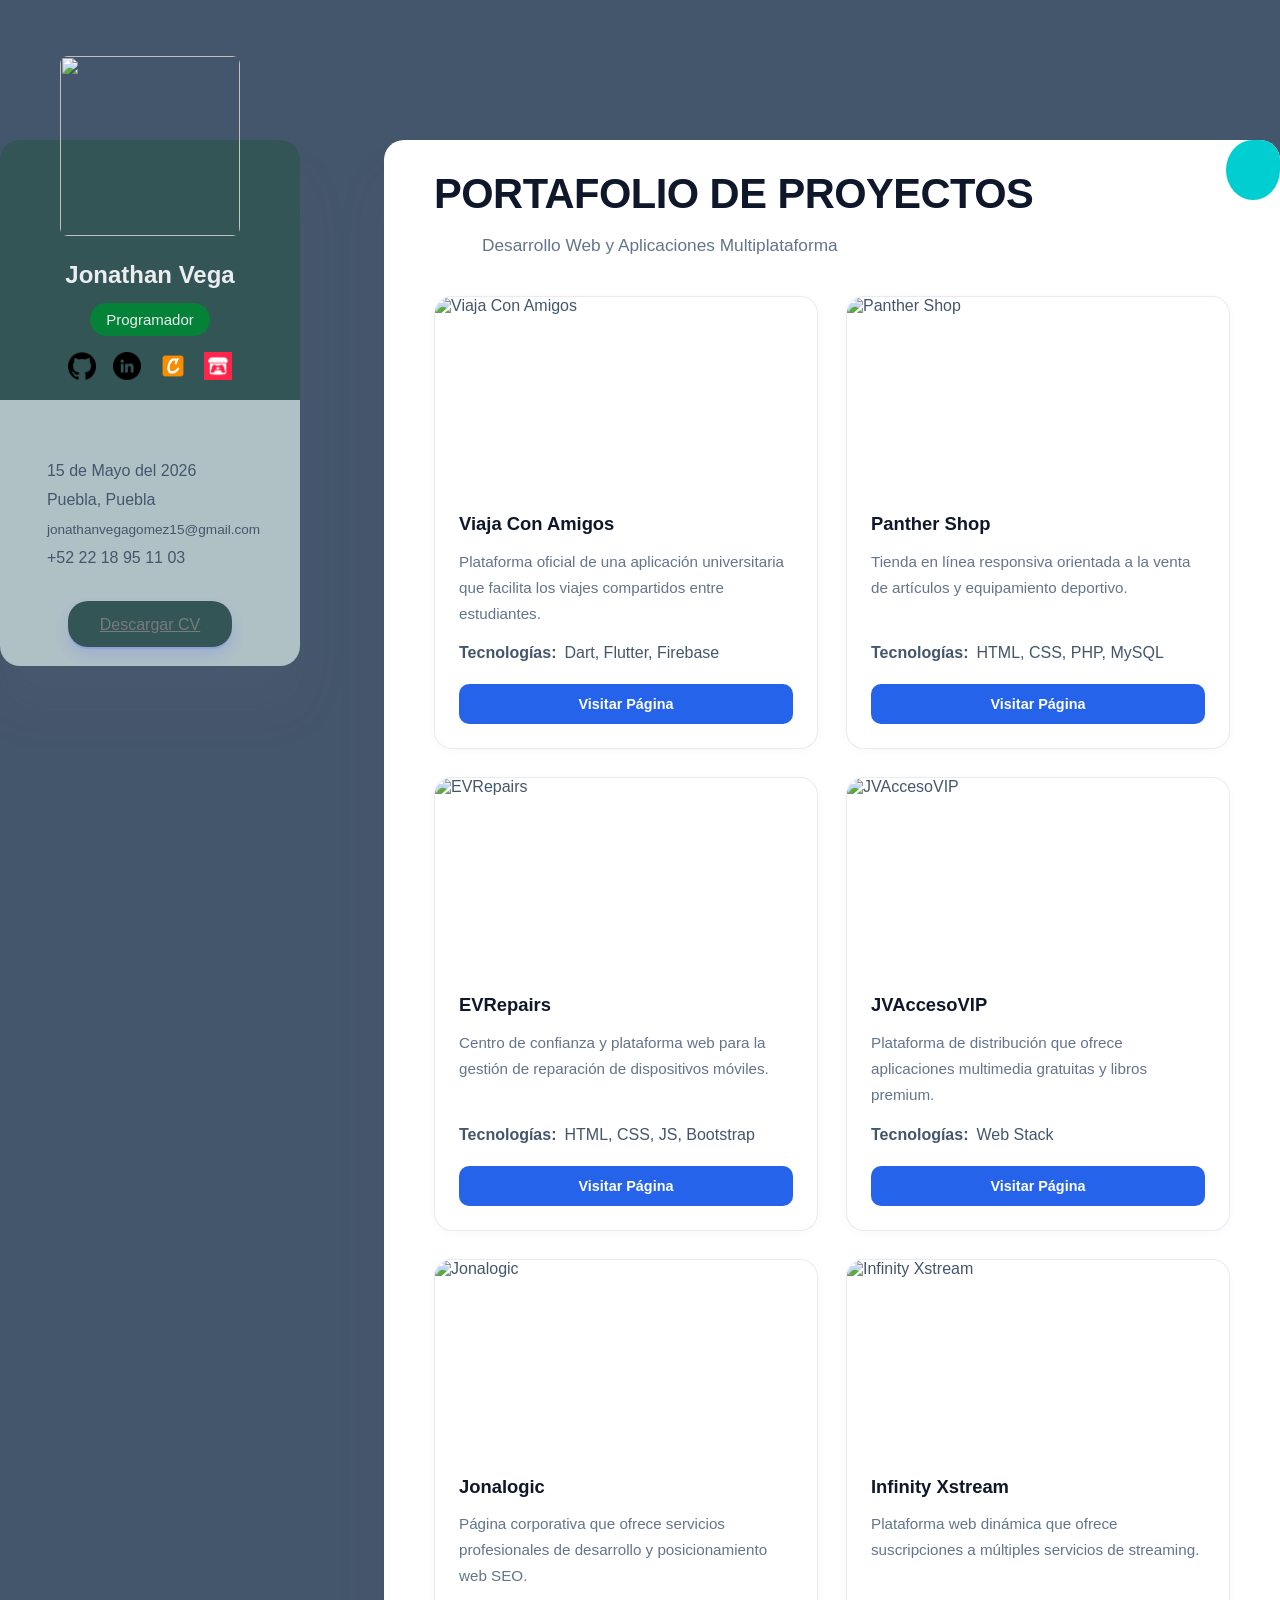
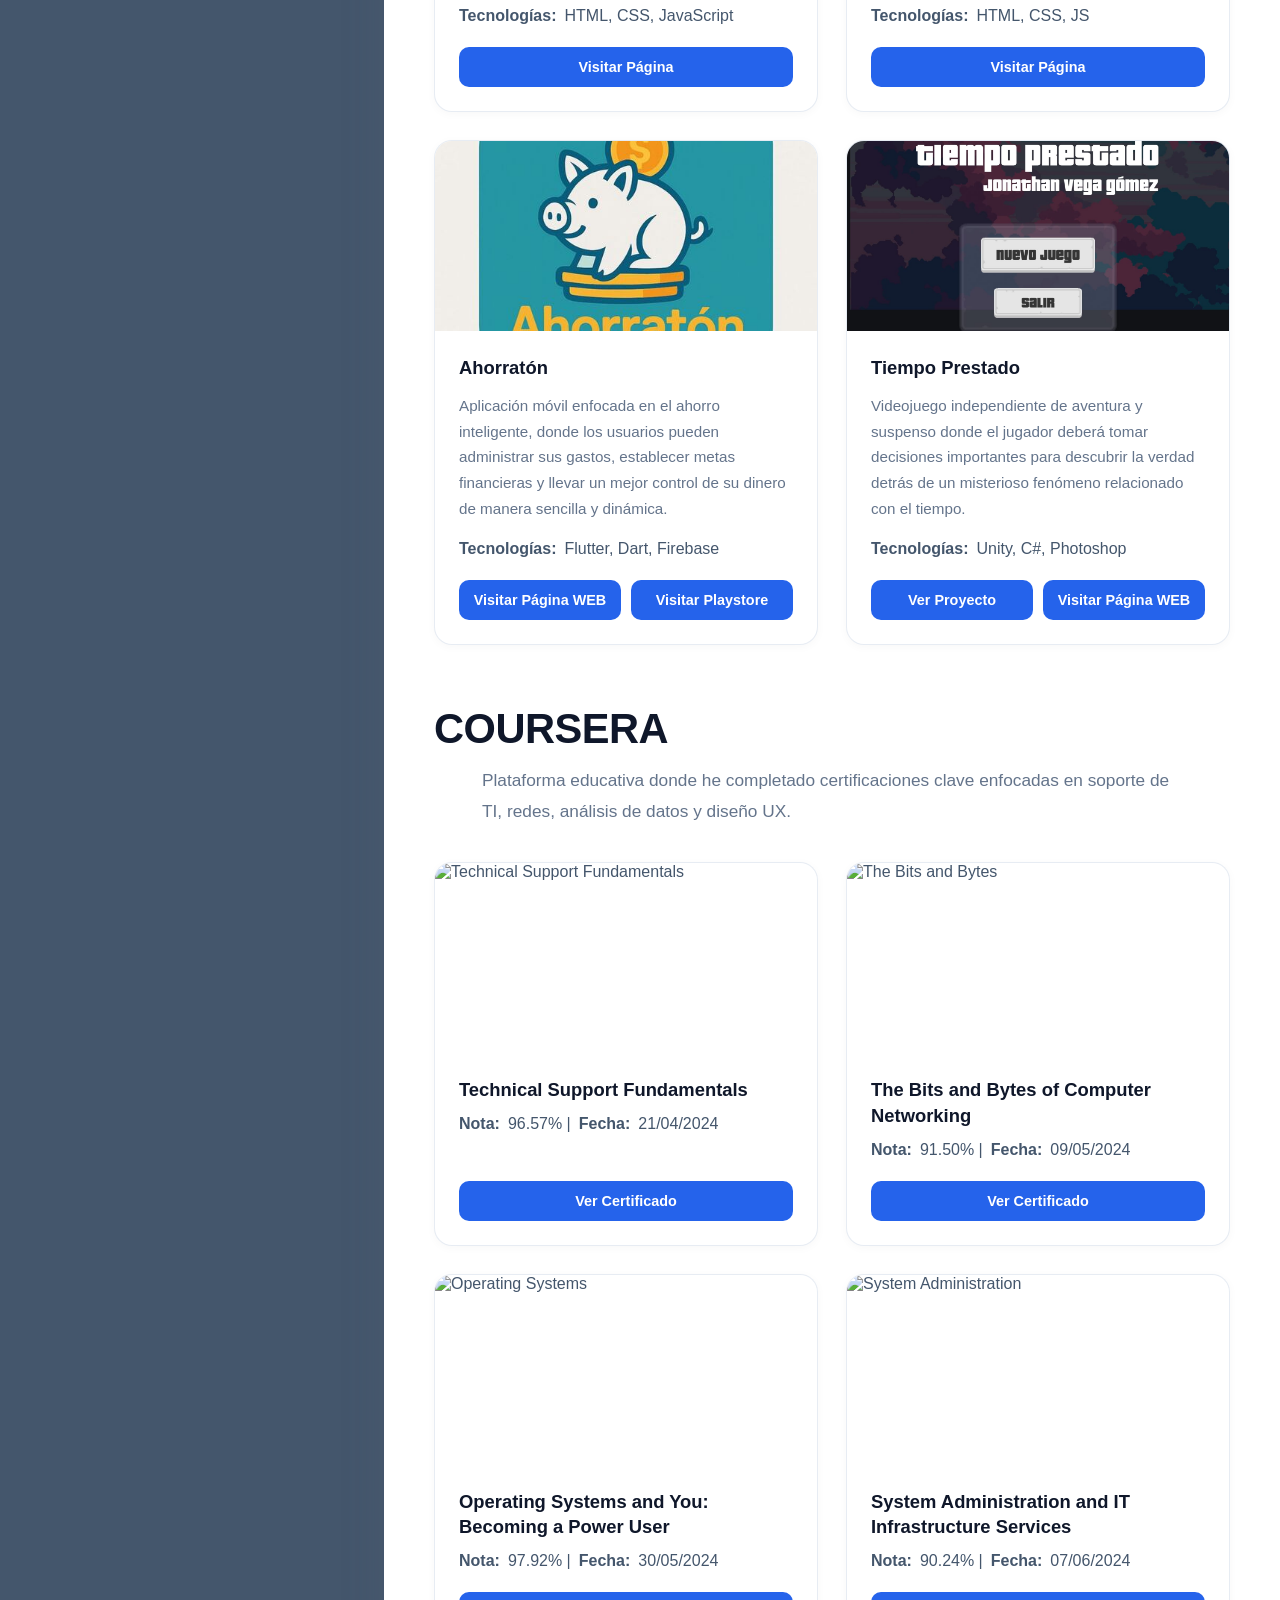
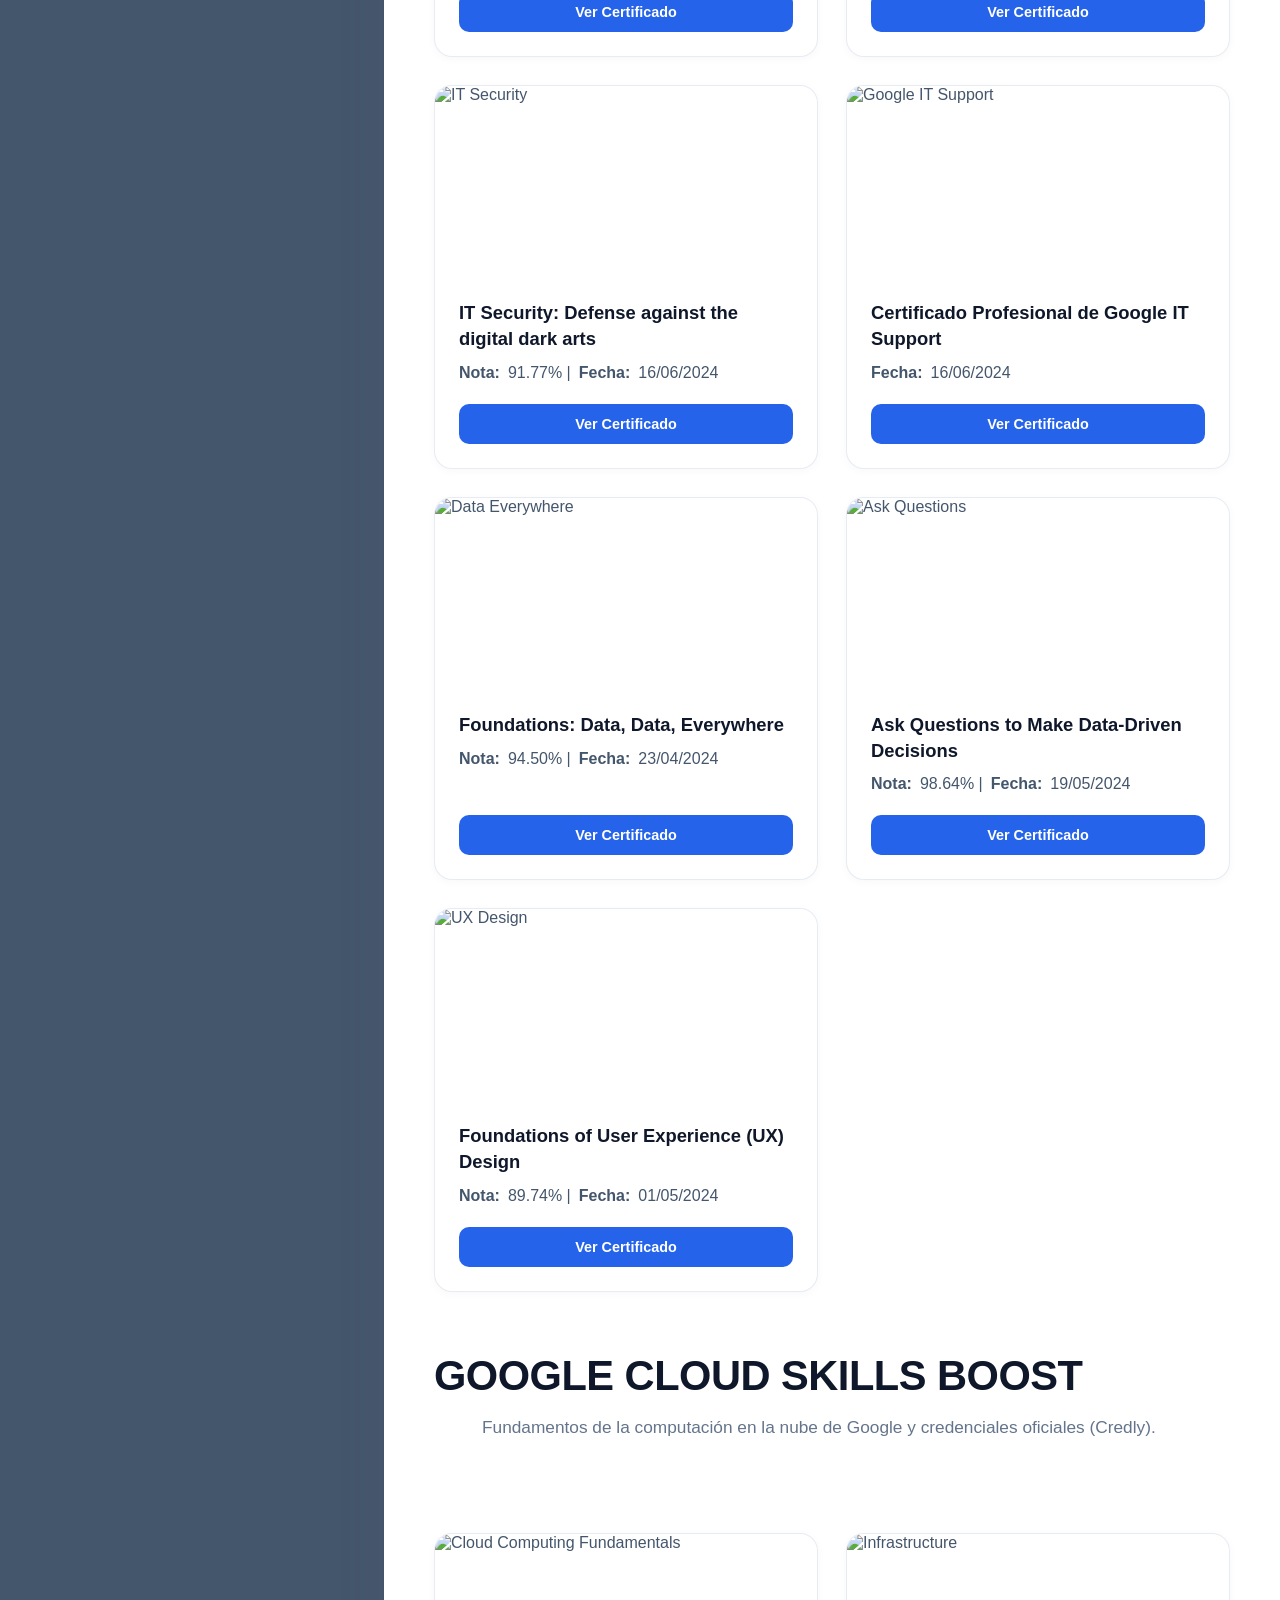
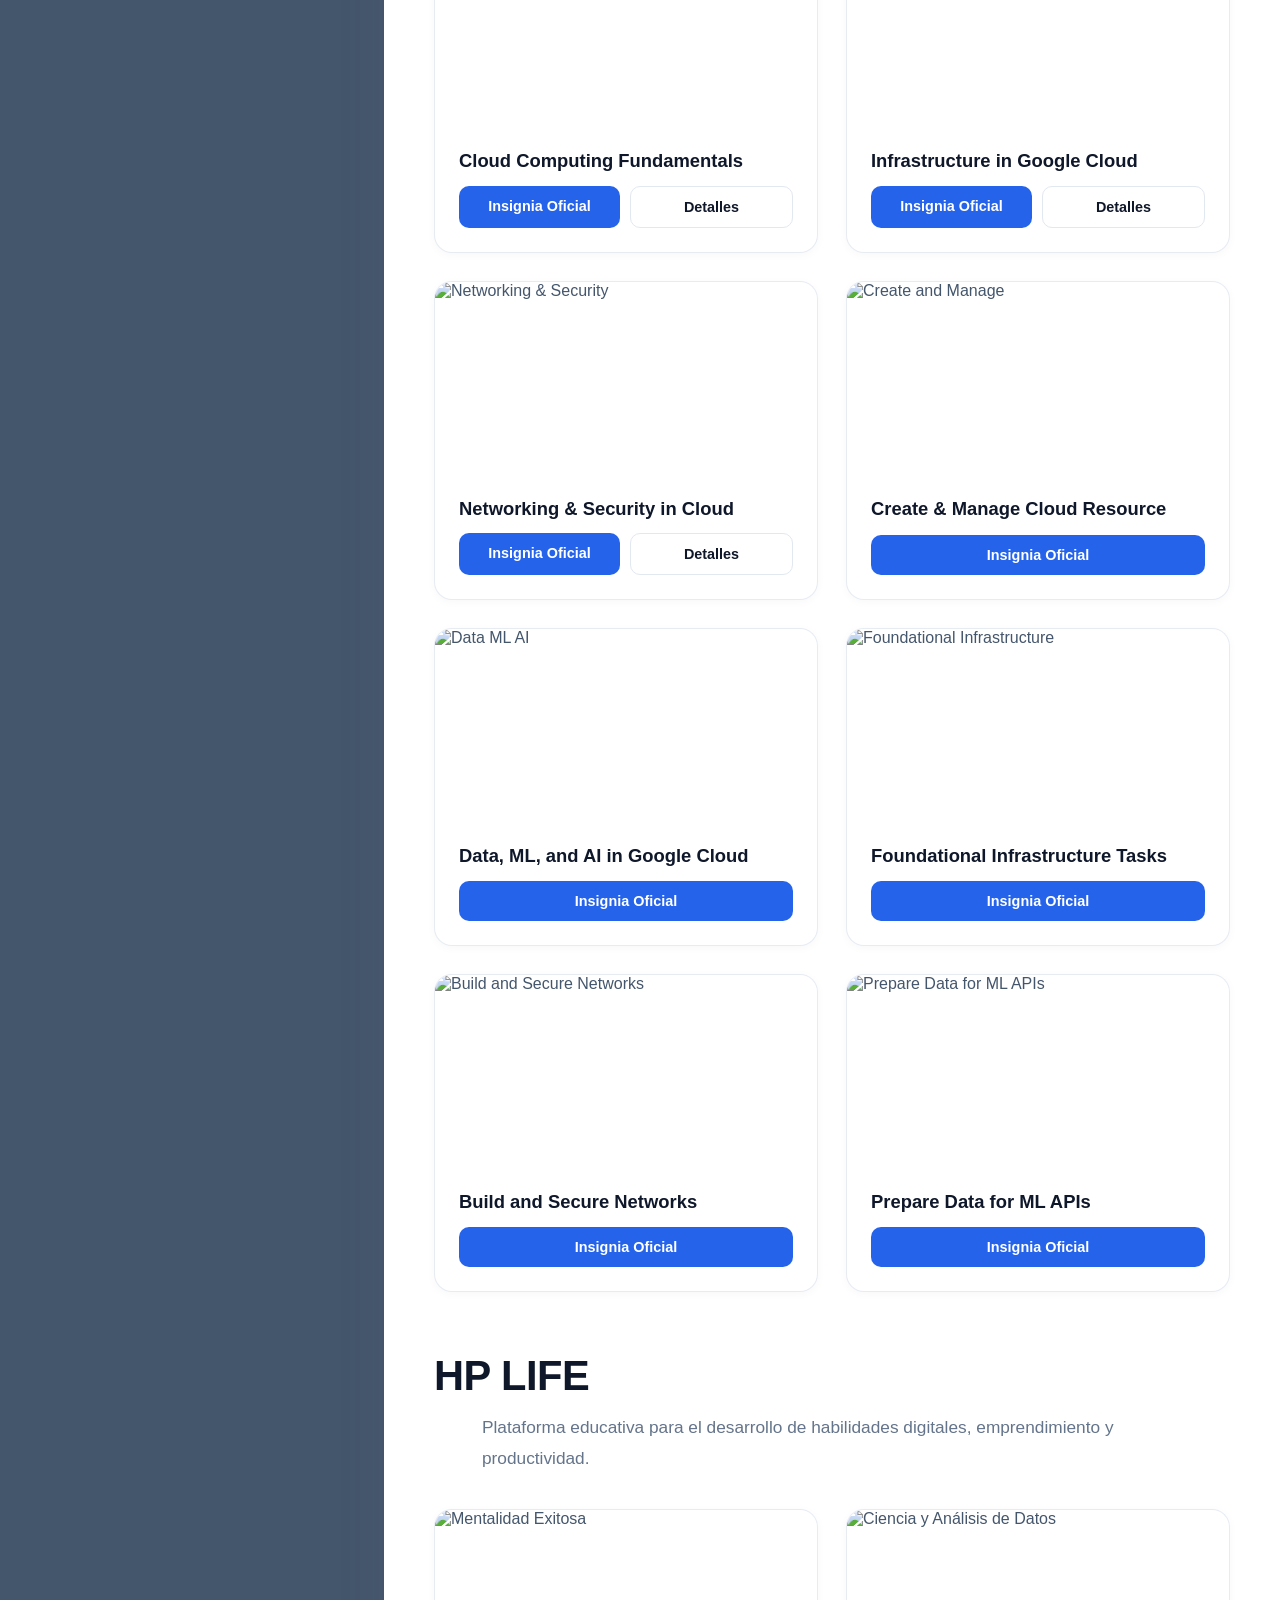
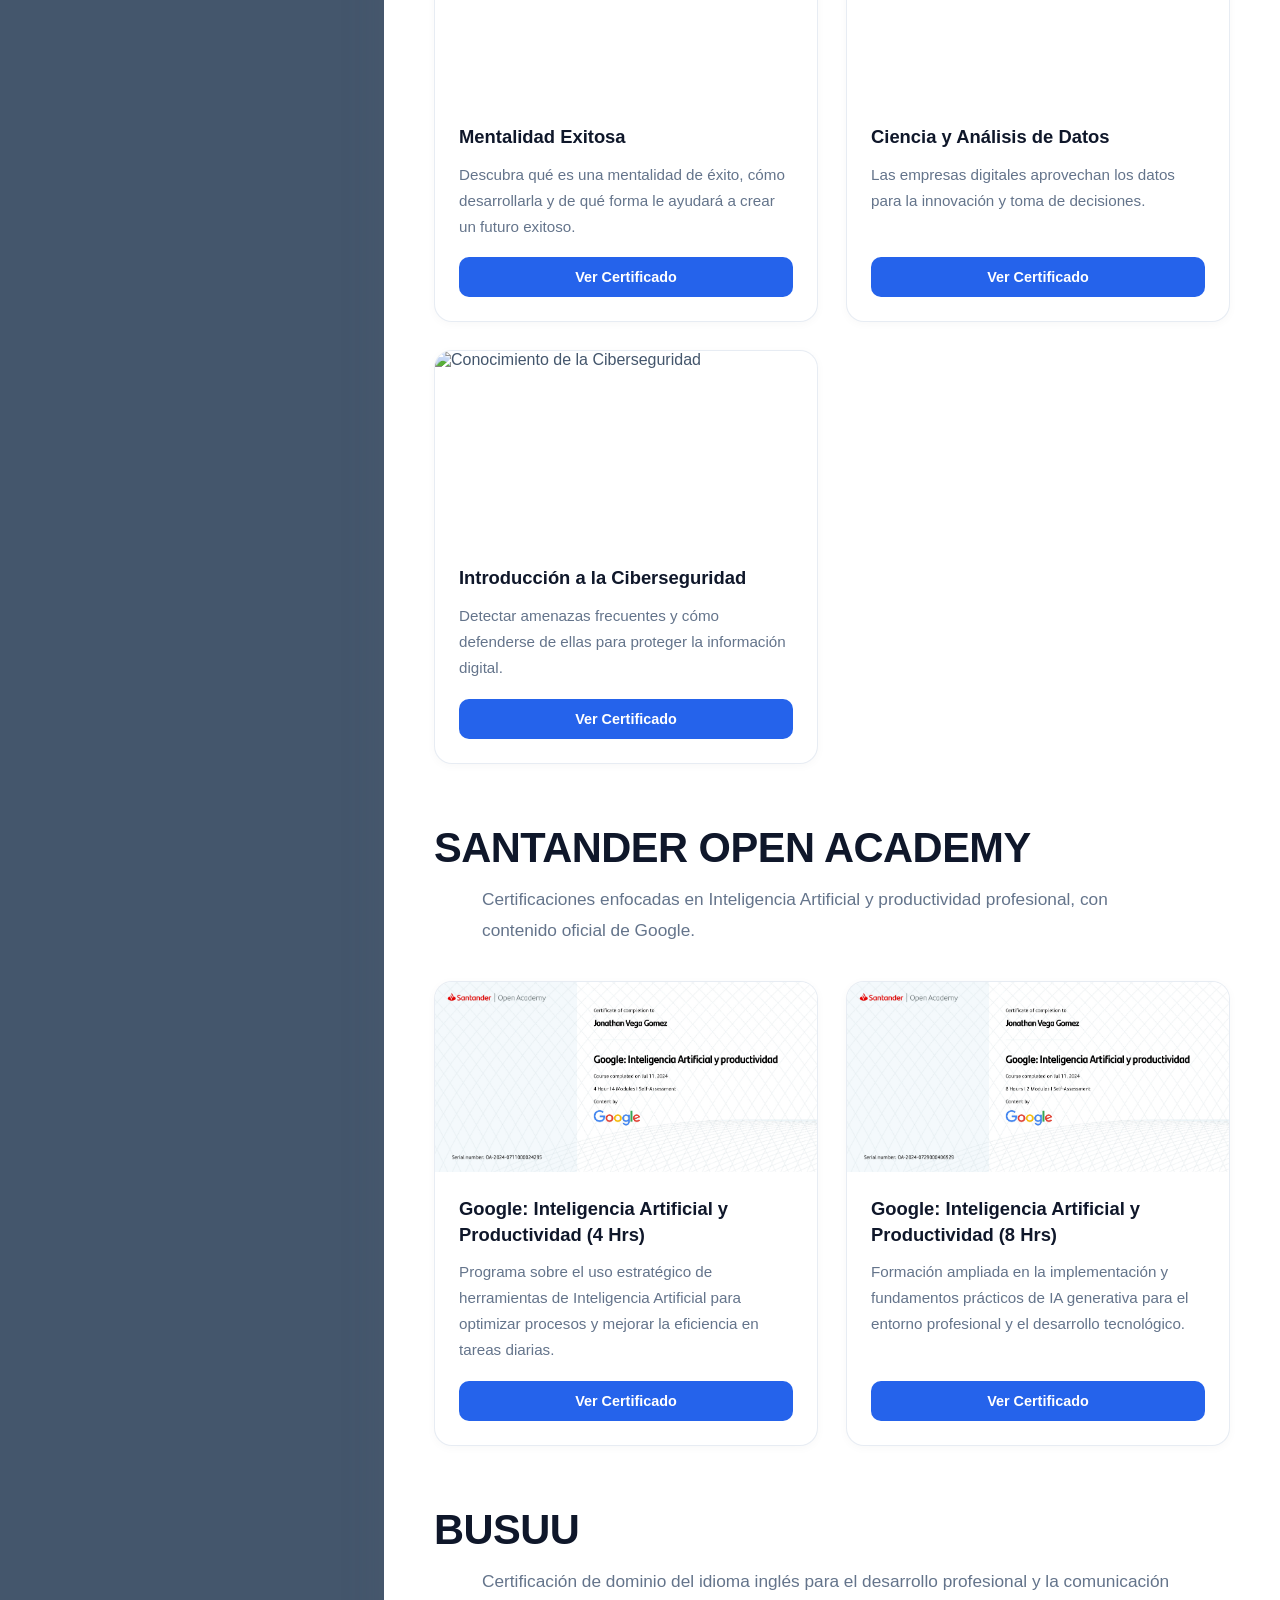
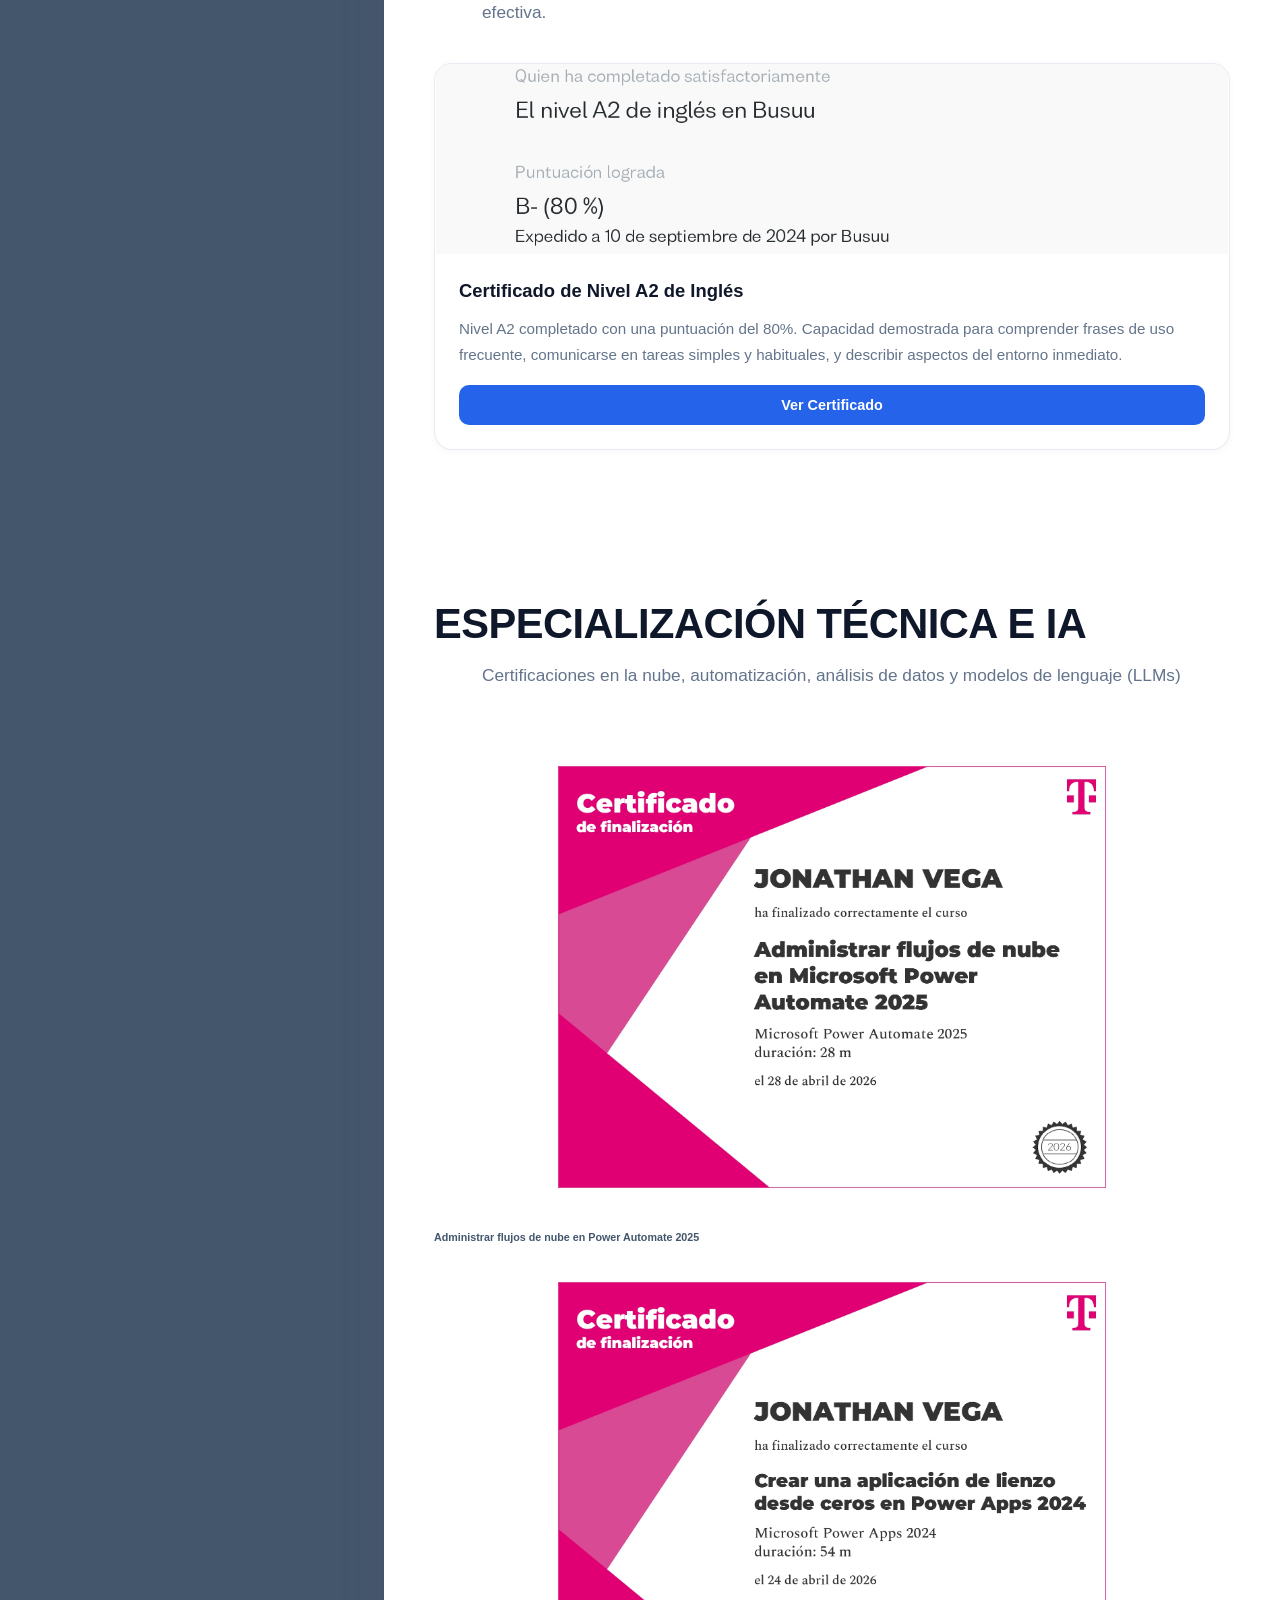
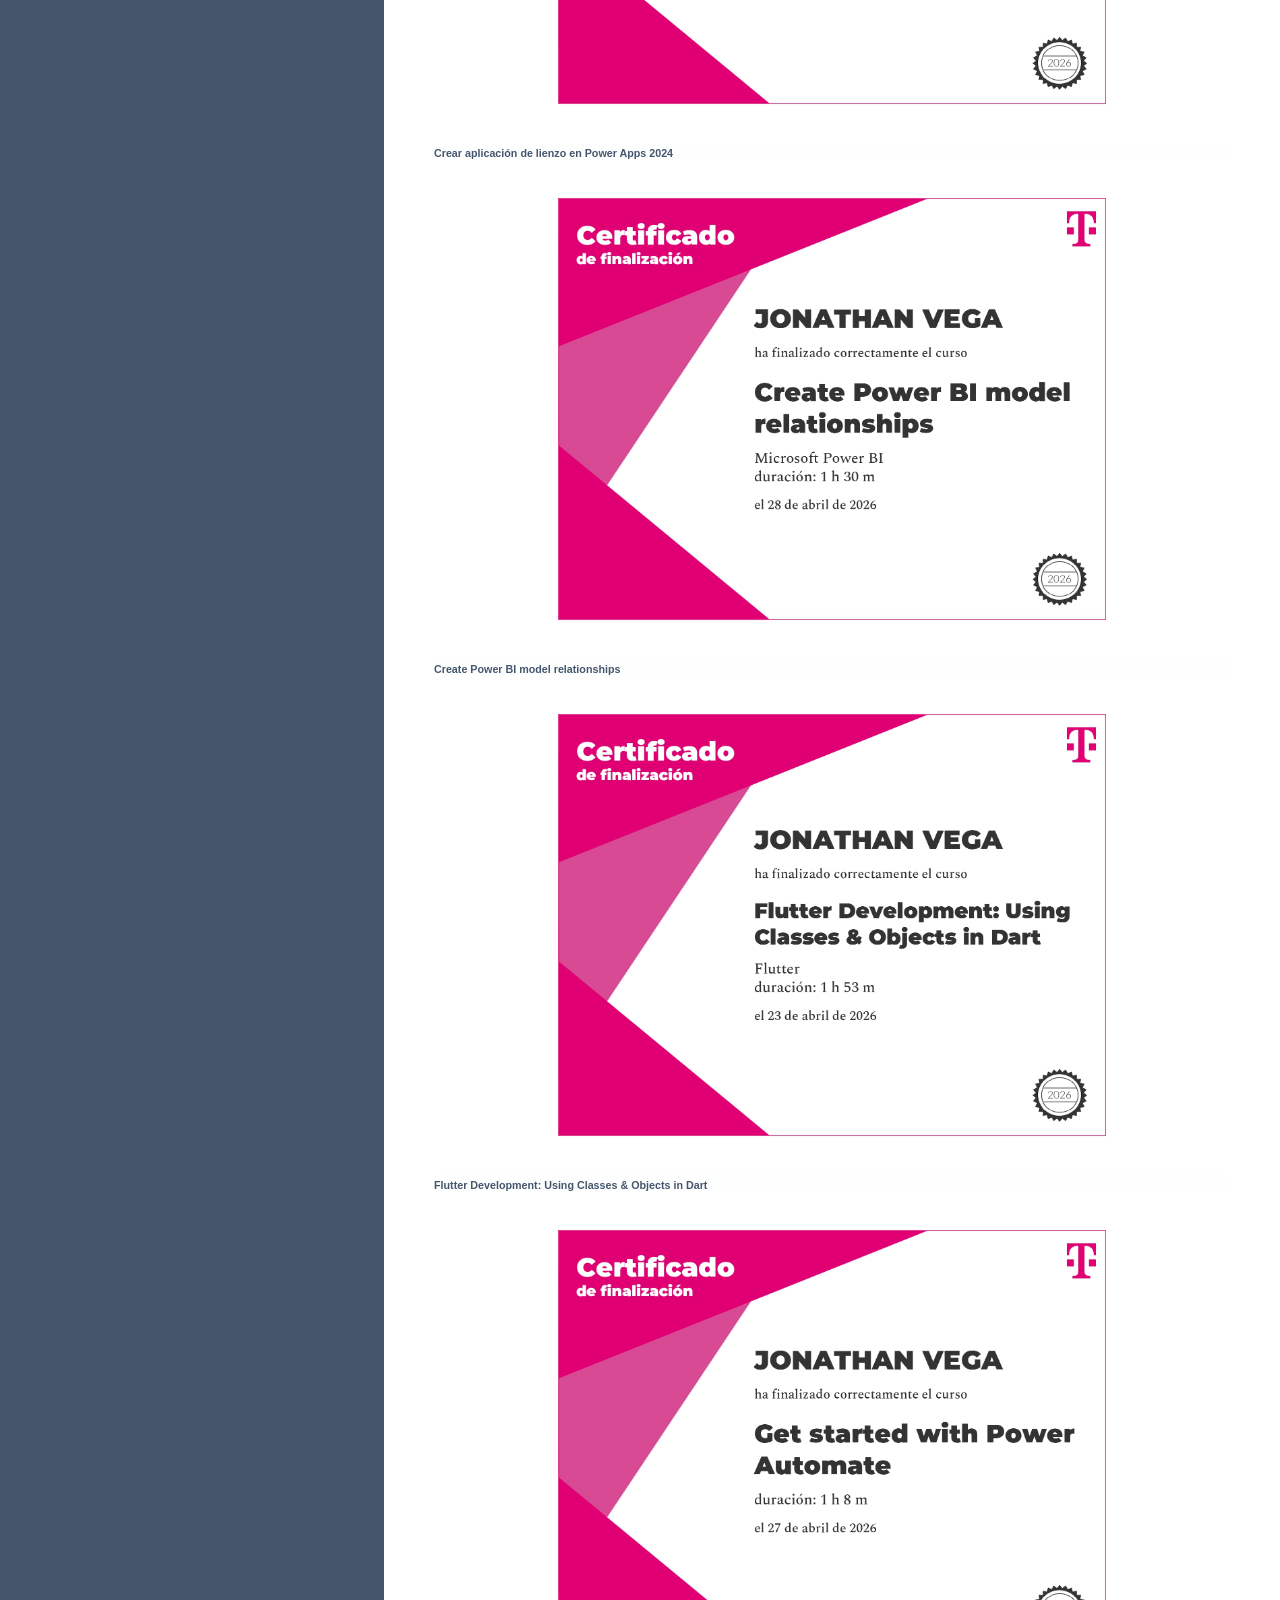
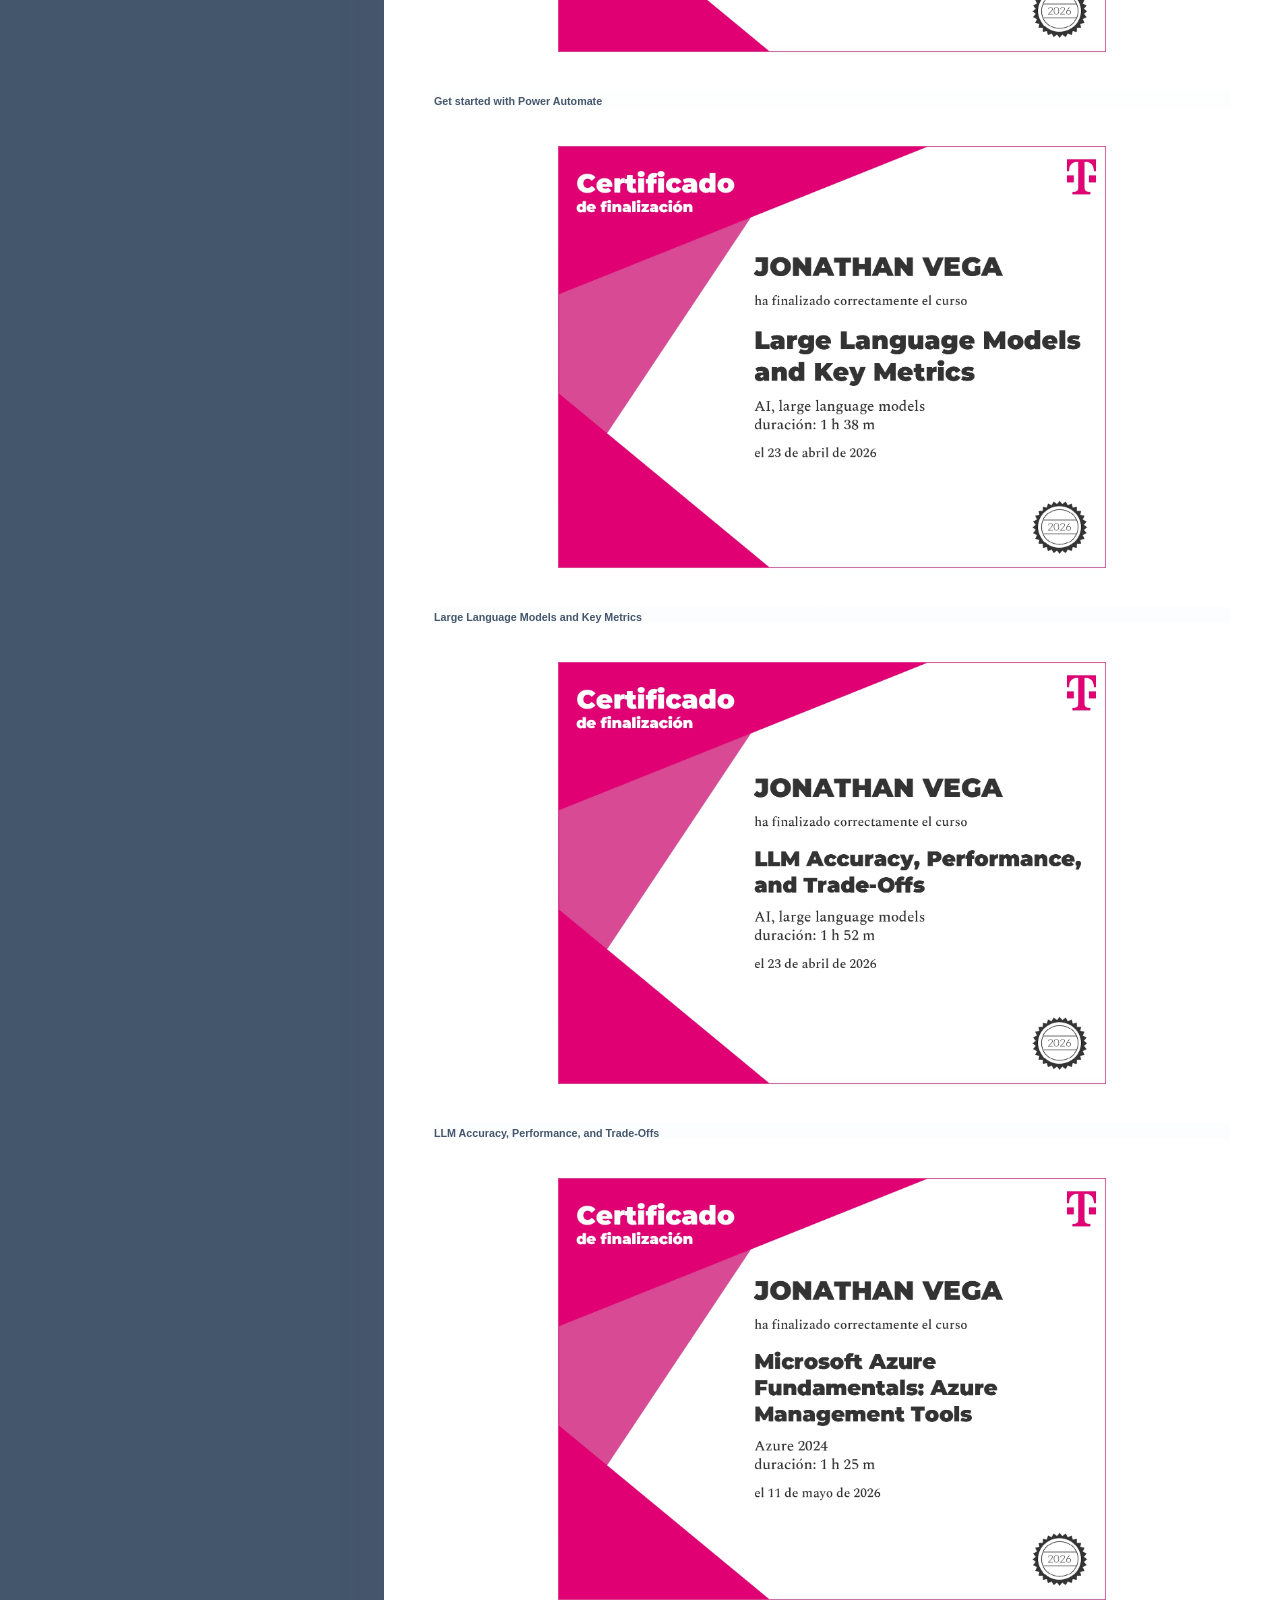
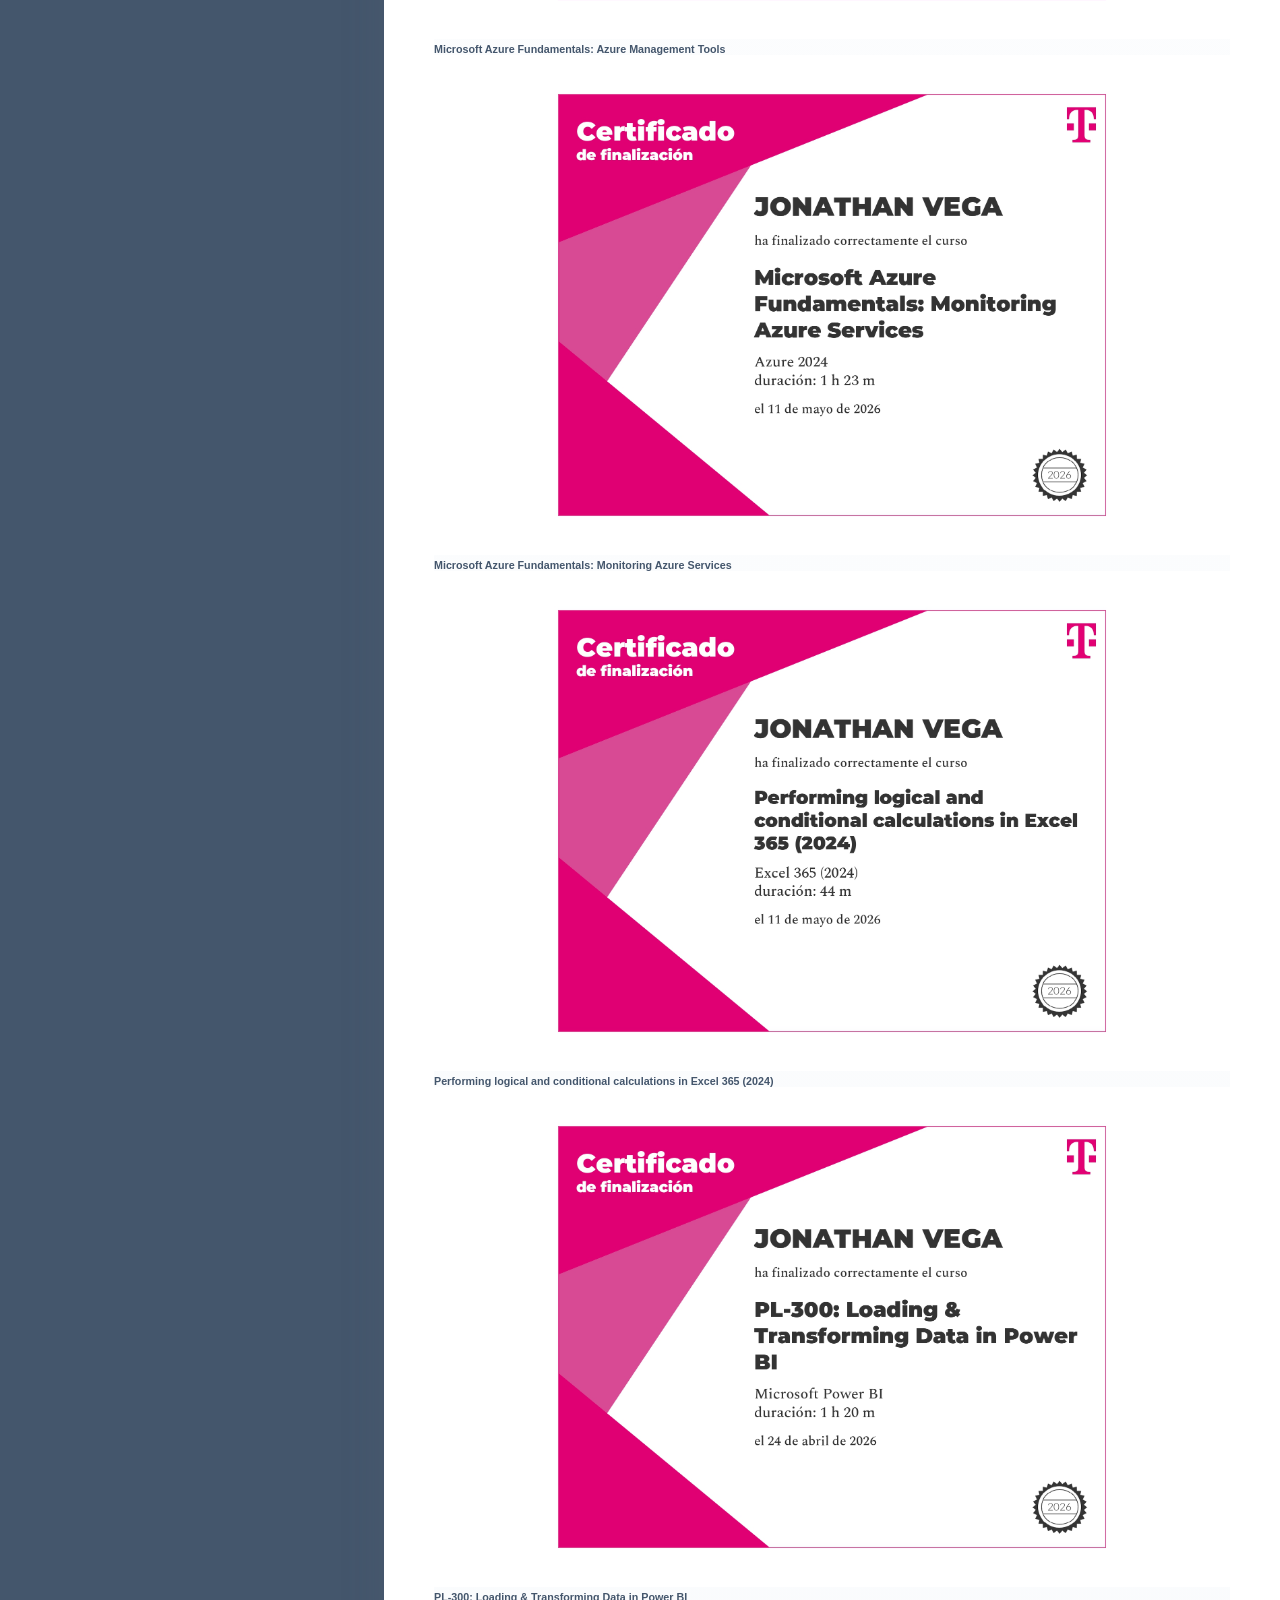
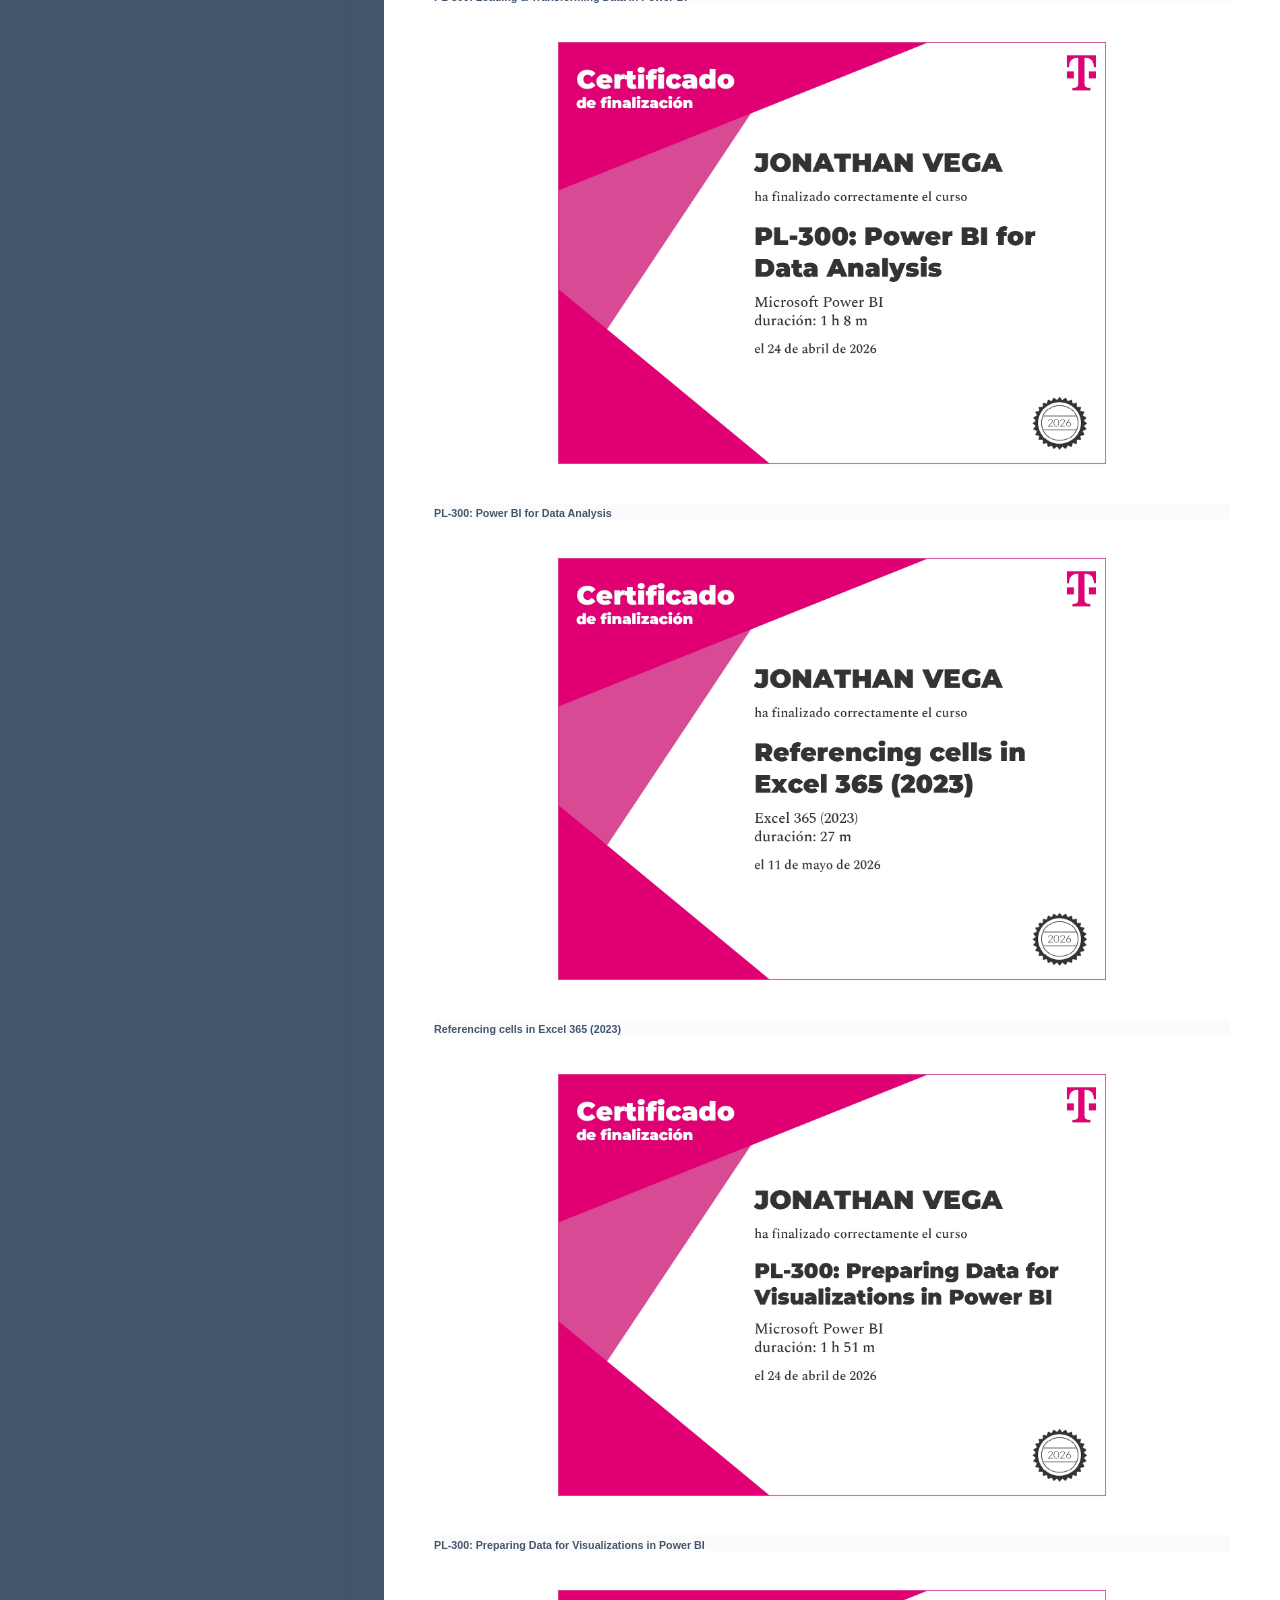
==== commit 32802d84: "Funciones nuevas" ====
--- a/portafolio.html
+++ b/portafolio.html
@@ -5,7 +5,7 @@
     <meta name="viewport" content="width=device-width, initial-scale=1.0">
     <title>Portafolio - Jonathan Vega</title>
     <link href="css/css-gg.css" rel="stylesheet" />
-    <link rel="shortcut icon" href="resources/logo.svg" type="image/svg">
+    <link rel="shortcut icon" href="icon.ico" type="image/svg">
     <link rel="stylesheet" href="css/site.css">
     <link rel="stylesheet" href="css/port.css">
 
@@ -40,10 +40,17 @@
                     <ul class="contacts-block">
                         <li class="contacts-block-item"><i class="gg-calendar"></i>&nbsp;&nbsp;15 de Mayo del 2026</li>
                         <li class="contacts-block-item"><i class="gg-pin"></i>&nbsp;&nbsp;Puebla, Puebla</li>
-                        <li class="contacts-block-item"><i class="gg-mail"></i>&nbsp;&nbsp;<a href="mailto:erenyeager070@gmail.com">&nbsp;&nbsp;jonathanvegagomez15@</a></li>
-                        <li class="contacts-block-item"><i class="gg-phone"></i>&nbsp;&nbsp;+52 22 18 95 11 03</li>
+<li class="contacts-block-item">
+    <i class="gg-mail"></i>&nbsp;&nbsp;
+    <a href="mailto:jonathanvegagomez15@gmail.com?subject=Contacto%20desde%20Portafolio" 
+       onclick="let link = this; navigator.clipboard.writeText('jonathanvegagomez15@gmail.com'); let originalText = link.innerHTML; link.innerHTML = '¡Copiado al portapapeles!'; setTimeout(function() { link.innerHTML = originalText; }, 2000);" 
+       style="cursor: pointer; font-size: 0.85rem;" 
+       title="Haz clic para enviar correo o copiar la dirección">
+       jonathanvegagomez15@gmail.com
+    </a>
+</li>                        <li class="contacts-block-item"><i class="gg-phone"></i>&nbsp;&nbsp;+52 22 18 95 11 03</li>
                     </ul>
-                    <a class="btn" href="resources/Elegant_CV_Jonathan_Vega_Gomez.pdf">Descargar CV</a>
+                 <a class="btn" href="resources/CVJonathan.pdf" target="_blank" rel="noopener noreferrer">Descargar CV</a>
                 </div>
             </div>
         </aside>
@@ -56,7 +63,6 @@
                 <div class="inner-menu js-menu">
                     <ul class="nav">
                         <li class="nav-item"><a href="index.html">Acerca de</a></li>
-                        <li><a href="portafolio.html" style="font-weight: bold;">Portafolio</a></li>
                     </ul>
                 </div>
             </header>
@@ -408,10 +414,62 @@
                             </div>
                         </div>
                     </div>
-
-
-                    
-                </div>
+                </div>
+
+
+               <h2 class="portfolio-title">SANTANDER OPEN ACADEMY</h2>
+                <h3 class="portfolio-subtitle">Certificaciones enfocadas en Inteligencia Artificial y productividad profesional, con contenido oficial de Google.</h3>
+
+                <div class="portfolio-grid">
+                    <!-- Certificado IA 4 Horas -->
+                    <div class="project-card">
+                        <img src="787_utp0155232alumno.utpuebla.edu.mx (1)_page-0001.jpg" alt="Google Inteligencia Artificial y Productividad (4h)">
+                        <div class="project-card-body">
+                            <div class="project-card-title">Google: Inteligencia Artificial y Productividad (4 Hrs)</div>
+                            <div class="project-card-text">Programa sobre el uso estratégico de herramientas de Inteligencia Artificial para optimizar procesos y mejorar la eficiencia en tareas diarias.</div>
+                            <div class="project-btn-group mt-3">
+                                <a href="787_utp0155232@alumno.utpuebla.edu.mx (1).pdf" target="_blank" class="btn-visit">Ver Certificado</a>
+                            </div>
+                        </div>
+                    </div>
+
+                    <!-- Certificado IA 8 Horas -->
+                    <div class="project-card">
+                        <img src="787_utp0155232alumno.utpuebla.edu.mx.jpg" alt="Google Inteligencia Artificial y Productividad (8h)">
+                        <div class="project-card-body">
+                            <div class="project-card-title">Google: Inteligencia Artificial y Productividad (8 Hrs)</div>
+                            <div class="project-card-text">Formación ampliada en la implementación y fundamentos prácticos de IA generativa para el entorno profesional y el desarrollo tecnológico.</div>
+                            <div class="project-btn-group mt-3">
+                                <a href="787_utp0155232@alumno.utpuebla.edu.mx.pdf" target="_blank" class="btn-visit">Ver Certificado</a>
+                            </div>
+                        </div>
+                    </div>
+                </div>
+
+
+                <h2 class="portfolio-title">BUSUU</h2>
+                <h3 class="portfolio-subtitle">Certificación de dominio del idioma inglés para el desarrollo profesional y la comunicación efectiva.</h3>
+
+                <div class="portfolio-grid">
+                    <div class="project-card">
+                        <img src="cdc0db2174c24fe5503893e7a3f30ef6_page-0001.jpg" alt="Certificado Nivel A2 Inglés Busuu">
+                        <div class="project-card-body">
+                            <div class="project-card-title">Certificado de Nivel A2 de Inglés</div>
+                            <div class="project-card-text">
+                                Nivel A2 completado con una puntuación del 80%. Capacidad demostrada para comprender frases de uso frecuente, comunicarse en tareas simples y habituales, y describir aspectos del entorno inmediato.
+                            </div>
+                            <div class="project-btn-group mt-3">
+                                <a href="cdc0db2174c24fe5503893e7a3f30ef6.pdf" target="_blank" class="btn-visit">Ver Certificado</a>
+                            </div>
+                        </div>
+                    </div>
+                </div>
+
+
+
+
+
+
 
 
 
